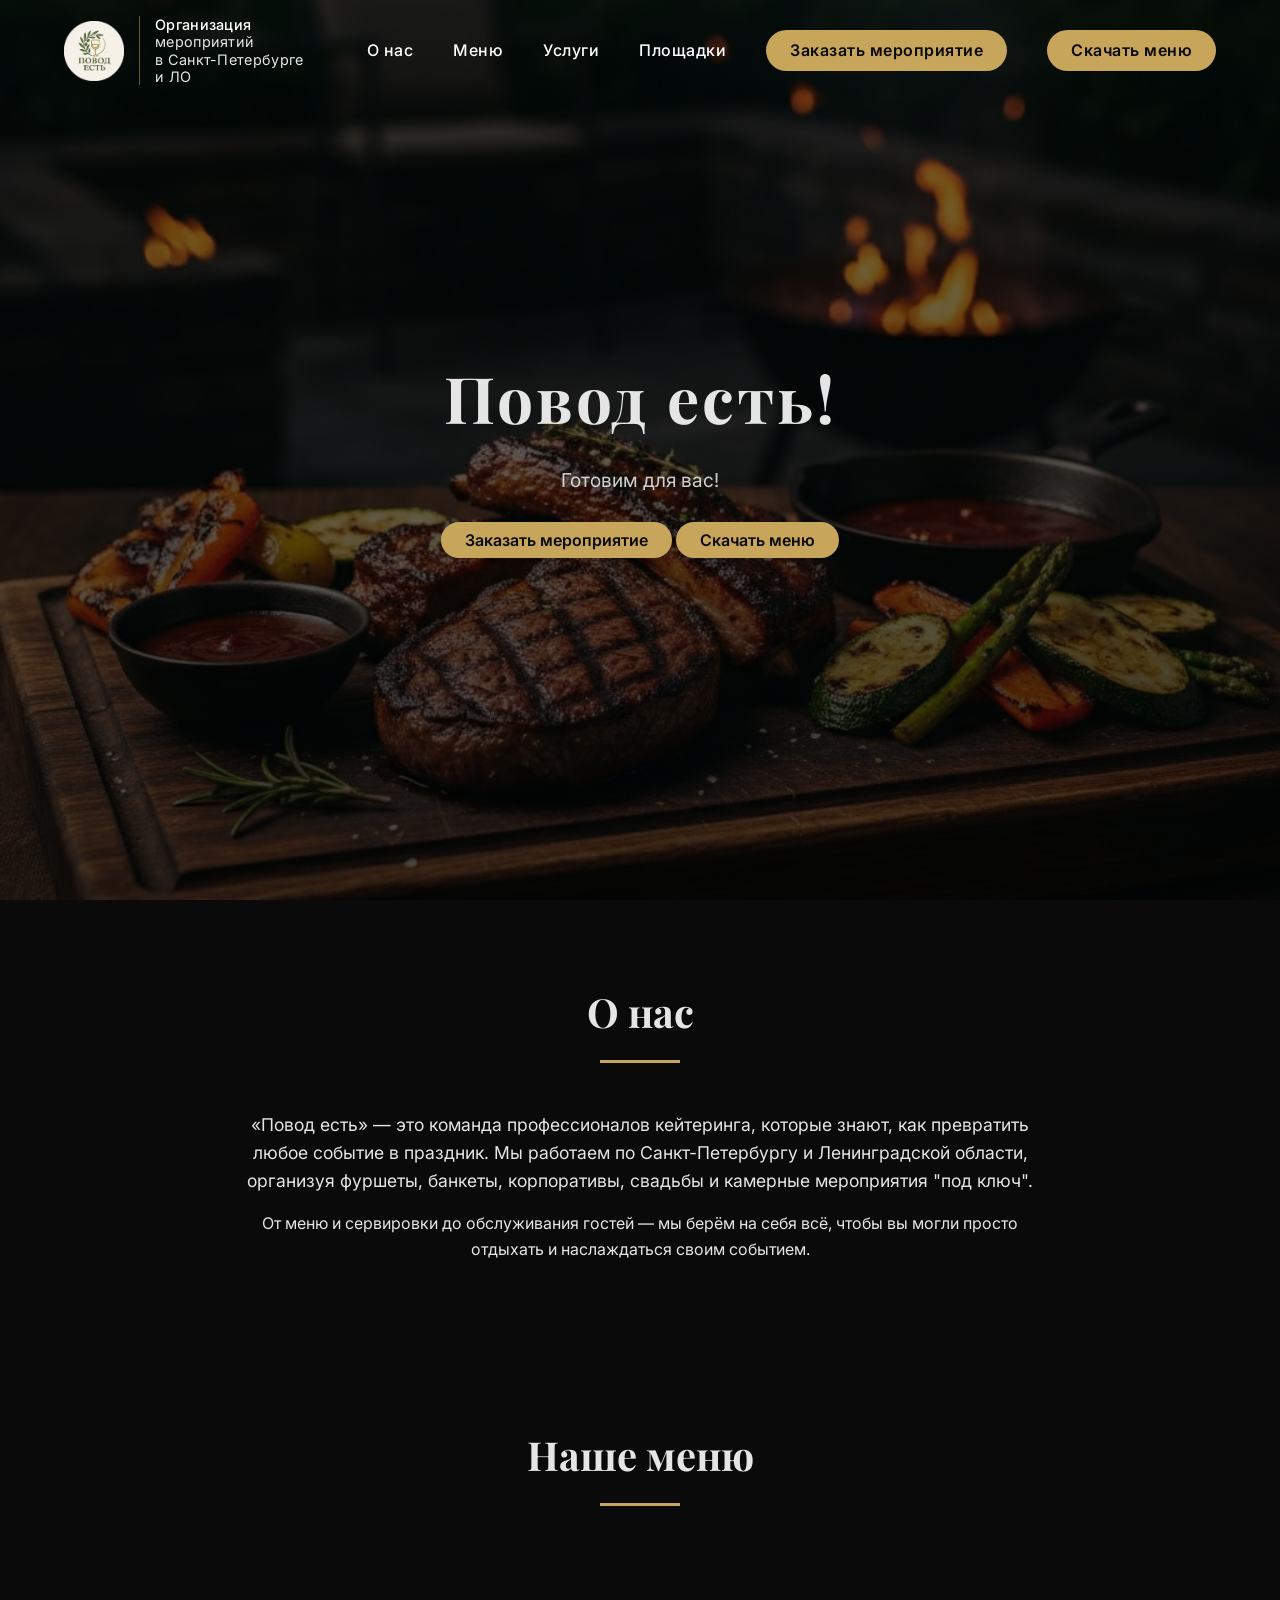
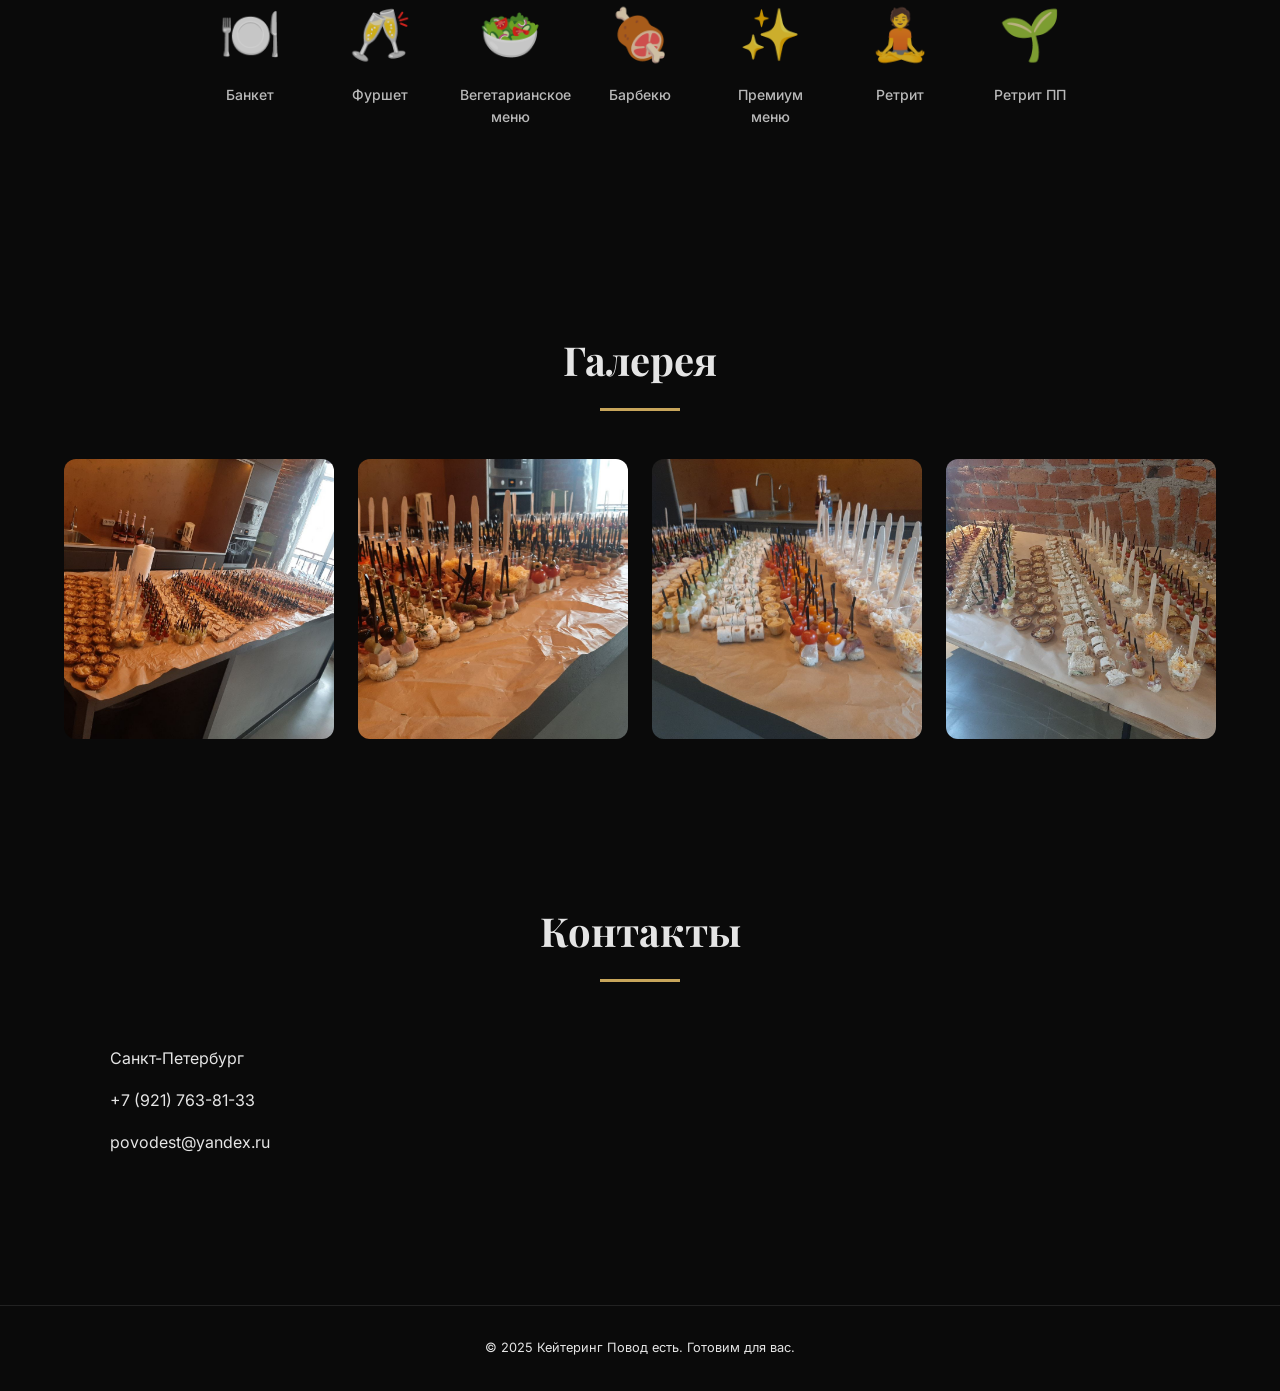
==== index.html @ 51df87ae "update index.html" ====
<!DOCTYPE html>
<html lang="ru">
<head>
    <meta charset="UTF-8">
    <meta name="viewport" content="width=device-width, initial-scale=1.0, user-scalable=yes">
    <title>Повод есть | Готовим для вас!</title>
    <link rel="preconnect" href="https://fonts.googleapis.com">
    <link rel="preconnect" href="https://fonts.gstatic.com" crossorigin>
    <link href="https://fonts.googleapis.com/css2?family=Inter:opsz,wght@14..32,300;14..32,400;14..32,500;14..32,600;14..32,700&family=Playfair+Display:ital,wght@0,400;0,500;0,600;0,700;1,400&display=swap" rel="stylesheet">
    <link rel="stylesheet" href="css/style.css">
</head>
<body>

<nav id="navbar">
    <div class="logo-area">
        <div class="logo-wrapper">
            <a href="#" class="logo">
            <img src="img/logo.png" alt="Повод есть" class="logo-img">
            </a>
            <div class="logo-vertical-text">
                <span>Организация</span>
                <span>мероприятий</span>
                <span>в Санкт-Петербурге</span>
				<span>и ЛО</span>
            </div>
        </div>
    </div>
    
    <div class="menu" id="main-menu">
        <div class="sub_menu_block">
            <a href="#about">О нас</a>
            <div class="sub_menu">
                <a href="#contacts">Контакты</a>
                <a href="#actions">Акции</a>
                <a href="#news">Новости</a>
            </div>
        </div>
        <div class="sub_menu_block">
            <a href="javascript:void(0)">Меню</a>
            <div class="sub_menu">
                <a href="menu-detail.html?id=banquet">Банкет</a>
                <a href="menu-detail.html?id=buffet">Фуршет</a>
                <a href="menu-detail.html?id=vegetarian">Вегетарианское меню</a>
                <a href="menu-detail.html?id=bbq">Барбекю</a>
                <a href="menu-detail.html?id=premium">Премиум меню</a>
                <a href="menu-detail.html?id=retreat">Ретрит</a>
                <a href="menu-detail.html?id=retreatpp">Ретрит ПП</a>
            </div>
        </div>
        <div class="sub_menu_block">
            <a href="#services">Услуги</a>
            <div class="sub_menu">
                <a href="#consult">Консалтинг</a>
                <a href="#decor">Декор</a>
                <a href="#staff">Персонал</a>
                <a href="partners.html">Партнёры</a>
            </div>
        </div>
        <a href="areas.html">Площадки</a>
        <a href="#" class="book-btn" id="openModalBtn">Заказать мероприятие</a>
        <a href="upload/Menu.pdf" class="book-btn" id="downloadMenuBtn" target="_blank">Скачать меню</a>
    </div>
    
    <span class="hamburger" id="mobile-hamburger">
        <span></span>
        <span></span>
        <span></span>
    </span>
</nav>

<section class="hero">
    <div class="hero-content">
        <h1>Повод есть!</h1>
        <p>Готовим для вас!</p>
        <a href="#" class="book-btn" id="openModalBtn">Заказать мероприятие</a>
        <a href="upload/Menu.pdf" class="book-btn" id="downloadMenuBtn" target="_blank">Скачать меню</a>
    </div>
</section>

<section id="about">
    <h2 class="section-title">О нас</h2>
    <div style="max-width: 800px; margin: 0 auto; text-align: center;">
        <p style="font-size: 1.1rem;">«Повод есть» — это команда профессионалов кейтеринга, которые знают, как превратить любое событие в праздник. Мы работаем по Санкт-Петербургу и Ленинградской области, организуя фуршеты, банкеты, корпоративы, свадьбы и камерные мероприятия "под ключ".</p>
        <p style="margin-top: 1rem;">От меню и сервировки до обслуживания гостей — мы берём на себя всё, чтобы вы могли просто отдыхать и наслаждаться своим событием.</p>
    </div>
</section>

<section id="menu">
    <h2 class="section-title">Наше меню</h2>
    <div class="menu-icons-grid">
        <div class="menu-icon-item" onclick="window.location.href='menu-detail.html?id=banquet'">
            <div class="emoji-icon">🍽️</div>
            <span>Банкет</span>
        </div>
        <div class="menu-icon-item" onclick="window.location.href='menu-detail.html?id=buffet'">
            <div class="emoji-icon">🥂</div>
            <span>Фуршет</span>
        </div>
        <div class="menu-icon-item" onclick="window.location.href='menu-detail.html?id=vegetarian'">
            <div class="emoji-icon">🥗</div>
            <span>Вегетарианское меню</span>
        </div>
        <div class="menu-icon-item" onclick="window.location.href='menu-detail.html?id=bbq'">
            <div class="emoji-icon">🍖</div>
            <span>Барбекю</span>
        </div>
        <div class="menu-icon-item" onclick="window.location.href='menu-detail.html?id=premium'">
            <div class="emoji-icon">✨</div>
            <span>Премиум меню</span>
        </div>
        <div class="menu-icon-item" onclick="window.location.href='menu-detail.html?id=retreat'">
            <div class="emoji-icon">🧘</div>
            <span>Ретрит</span>
        </div>
        <div class="menu-icon-item" onclick="window.location.href='menu-detail.html?id=retreatpp'">
            <div class="emoji-icon">🌱</div>
            <span>Ретрит ПП</span>
        </div>
    </div>
</section>

<section id="gallery">
    <h2 class="section-title">Галерея</h2>
    <div class="gallery-grid">
        <div class="gallery-item"><img src="img/gallery1.jpg" alt="Interior"></div>
        <div class="gallery-item"><img src="img/gallery2.jpg" alt="Dish"></div>
        <div class="gallery-item"><img src="img/gallery3.jpg" alt="Live music"></div>
        <div class="gallery-item"><img src="img/gallery4.jpg" alt="Atmosphere"></div>
    </div>
</section>

<section id="contacts">
    <h2 class="section-title">Контакты</h2>
    <div class="contacts-container">
        <div class="contact-info">
            <p><i class="fas fa-map-marker-alt"></i> Санкт-Петербург</p>
            <p><i class="fas fa-phone-alt"></i> +7 (921) 763-81-33</p>
            <p><i class="fas fa-envelope"></i> povodest@yandex.ru</p>
            <div style="margin-top: 1.5rem;">
                <i class="fab fa-instagram" style="font-size: 1.8rem; margin-right: 1rem; cursor: pointer;"></i>
                <i class="fab fa-telegram" style="font-size: 1.8rem; margin-right: 1rem; cursor: pointer;"></i>
                <i class="fab fa-vk" style="font-size: 1.8rem; cursor: pointer;"></i>
            </div>
        </div>
    </div>
</section>

<footer>
    <p>© 2025 Кейтеринг Повод есть. Готовим для вас.</p>
</footer>

<div id="bookingModal" class="modal">
    <div class="modal-content">
        <span class="close-modal">&times;</span>
        <h2>Заказать мероприятие</h2>
        <form id="bookingForm">
            <input type="text" placeholder="Имя" required>
            <input type="tel" placeholder="Телефон" required>
            <input type="email" placeholder="Почта">
            <input type="date" required>
            <select required>
                <option value="">Вид мероприятия</option>
                <option>Банкет</option>
                <option>Фуршет</option>
                <option>Барбекю</option>
                <option>Частный шеф</option>
            </select>
            <button type="submit">Отправить</button>
        </form>
    </div>
</div>

<script src="js/script.js"></script>
</body>
</html>
---- css/style.css ----
* {
            margin: 0;
            padding: 0;
            box-sizing: border-box;
        }

        body {
            font-family: 'Inter', sans-serif;
            background-color: #0a0a0a;
            color: #e5e5e5;
            line-height: 1.6;
            overflow-x: hidden;
        }

        h1, h2, h3, .logo, .nav-links a, .event-card h3, .menu-category h3 {
            font-family: 'Playfair Display', serif;
        }

        ::-webkit-scrollbar {
            width: 8px;
        }
        ::-webkit-scrollbar-track {
            background: #1a1a1a;
        }
        ::-webkit-scrollbar-thumb {
            background: #c7a55b;
            border-radius: 4px;
        }
        ::-webkit-scrollbar-thumb:hover {
            background: #b88d42;
        }

        nav {
            position: fixed;
            top: 0;
            width: 100%;
            padding: 1.5rem 5%;
            display: flex;
            justify-content: space-between;
            align-items: center;
            z-index: 1000;
            transition: all 0.3s ease;
            background: transparent;
        }
        nav.scrolled {
            background: rgba(10, 10, 10, 0.95);
            backdrop-filter: blur(10px);
            padding: 1rem 5%;
            border-bottom: 1px solid rgba(199, 165, 91, 0.3);
        }
        .logo {
            font-size: 1.8rem;
            font-weight: 600;
            letter-spacing: 2px;
            color: #fff;
            text-decoration: none;
        }
        .logo span {
            color: #c7a55b;
        }
        .nav-links {
            display: flex;
            gap: 2.5rem;
            list-style: none;
        }
        .nav-links a {
            color: #fff;
            text-decoration: none;
            font-weight: 500;
            transition: color 0.3s;
            font-size: 1rem;
            letter-spacing: 0.5px;
        }
        .nav-links a:hover {
            color: #c7a55b;
        }
        .book-btn {
            background: #c7a55b;
            color: #0a0a0a !important;
            padding: 0.5rem 1.5rem;
            border-radius: 30px;
            font-weight: 600 !important;
            transition: all 0.3s;
        }
        .book-btn:hover {
            background: #e6c282;
            transform: scale(1.05);
        }
        .menu-toggle {
            display: none;
            font-size: 1.8rem;
            cursor: pointer;
            color: #fff;
        }

        .hero {
            height: 100vh;
            background: linear-gradient(rgba(0,0,0,0.5), rgba(0,0,0,0.7)), url('../img/4.jpg') center/cover no-repeat fixed;
            display: flex;
            align-items: center;
            justify-content: center;
            text-align: center;
            position: relative;
        }
        .hero-content {
            max-width: 800px;
            padding: 2rem;
            animation: fadeInUp 1s ease;
        }
        .hero-content h1 {
            font-size: 4rem;
            margin-bottom: 1rem;
            letter-spacing: 3px;
        }
        .hero-content p {
            font-size: 1.2rem;
            margin-bottom: 2rem;
            opacity: 0.9;
        }
        .cta-button {
            display: inline-block;
            background: #c7a55b;
            color: #0a0a0a;
            padding: 1rem 2.5rem;
            border-radius: 40px;
            text-decoration: none;
            font-weight: 600;
            transition: all 0.3s;
            border: none;
            cursor: pointer;
            font-size: 1rem;
        }
        .cta-button:hover {
            background: #e6c282;
            transform: translateY(-3px);
            box-shadow: 0 10px 20px rgba(0,0,0,0.2);
        }

        section {
            padding: 5rem 5%;
        }
        .section-title {
            text-align: center;
            font-size: 2.5rem;
            margin-bottom: 3rem;
            position: relative;
            display: inline-block;
            width: 100%;
        }
        .section-title:after {
            content: '';
            display: block;
            width: 80px;
            height: 3px;
            background: #c7a55b;
            margin: 1rem auto 0;
        }

        .events-slider {
            display: flex;
            gap: 2rem;
            overflow-x: auto;
            scroll-snap-type: x mandatory;
            padding-bottom: 1rem;
            cursor: grab;
        }
        .events-slider:active {
            cursor: grabbing;
        }
        .event-card {
            flex: 0 0 320px;
            scroll-snap-align: start;
            background: #141414;
            border-radius: 16px;
            overflow: hidden;
            transition: transform 0.3s, box-shadow 0.3s;
        }
        .event-card:hover {
            transform: translateY(-10px);
            box-shadow: 0 20px 30px rgba(0,0,0,0.5);
        }
        .event-card img {
            width: 100%;
            height: 220px;
            object-fit: cover;
        }
        .event-info {
            padding: 1.5rem;
        }
        .event-date {
            color: #c7a55b;
            font-size: 0.85rem;
            text-transform: uppercase;
            letter-spacing: 1px;
        }
        .event-card h3 {
            margin: 0.5rem 0;
            font-size: 1.4rem;
        }
        .event-desc {
            font-size: 0.9rem;
            color: #aaa;
            margin-bottom: 1rem;
        }
        .event-price {
            font-weight: 700;
            color: #c7a55b;
        }
        .book-event {
            background: none;
            border: 1px solid #c7a55b;
            color: #c7a55b;
            padding: 0.5rem 1rem;
            border-radius: 30px;
            cursor: pointer;
            margin-top: 1rem;
            transition: 0.3s;
            font-weight: 500;
        }
        .book-event:hover {
            background: #c7a55b;
            color: #0a0a0a;
        }

        .menu-grid {
            display: grid;
            grid-template-columns: repeat(auto-fit, minmax(280px, 1fr));
            gap: 2rem;
        }
        .menu-category {
            background: #141414;
            border-radius: 16px;
            padding: 1.5rem;
            text-align: center;
        }
        .menu-category i {
            font-size: 2.5rem;
            color: #c7a55b;
            margin-bottom: 1rem;
        }
        .menu-category h3 {
            font-size: 1.6rem;
            margin-bottom: 1rem;
        }
        .menu-item {
            display: flex;
            justify-content: space-between;
            padding: 0.7rem 0;
            border-bottom: 1px dashed #333;
        }
        .menu-item-name {
            font-weight: 400;
        }
        .menu-item-price {
            color: #c7a55b;
            font-weight: 600;
        }

        .gallery-grid {
            display: grid;
            grid-template-columns: repeat(auto-fit, minmax(250px, 1fr));
            gap: 1.5rem;
        }
        .gallery-item {
            overflow: hidden;
            border-radius: 12px;
            height: 280px;
        }
        .gallery-item img {
            width: 100%;
            height: 100%;
            object-fit: cover;
            transition: transform 0.5s;
        }
        .gallery-item:hover img {
            transform: scale(1.05);
        }

        .contacts-container {
            display: grid;
            grid-template-columns: 1fr 1fr;
            gap: 3rem;
        }
        .contact-info p {
            margin: 1rem 0;
            display: flex;
            align-items: center;
            gap: 1rem;
        }
        .contact-info i {
            width: 30px;
            color: #c7a55b;
            font-size: 1.2rem;
        }
        .map {
            background: #1e1e1e;
            border-radius: 16px;
            height: 300px;
            overflow: hidden;
        }
        iframe {
            width: 100%;
            height: 100%;
            border: 0;
        }

        .modal {
            display: none;
            position: fixed;
            top: 0;
            left: 0;
            width: 100%;
            height: 100%;
            background: rgba(0,0,0,0.8);
            z-index: 2000;
            justify-content: center;
            align-items: center;
        }
        .modal-content {
            background: #111;
            padding: 2rem;
            border-radius: 20px;
            max-width: 500px;
            width: 90%;
            border: 1px solid #c7a55b;
            animation: fadeInUp 0.4s;
        }
        .modal-content h2 {
            margin-bottom: 1rem;
        }
        .modal-content input, .modal-content select {
            width: 100%;
            padding: 0.8rem;
            margin: 0.8rem 0;
            background: #222;
            border: 1px solid #333;
            color: #fff;
            border-radius: 8px;
        }
        .modal-content button {
            background: #c7a55b;
            color: #0a0a0a;
            padding: 0.8rem;
            border: none;
            width: 100%;
            border-radius: 40px;
            font-weight: bold;
            cursor: pointer;
        }
        .close-modal {
            float: right;
            font-size: 1.5rem;
            cursor: pointer;
            color: #aaa;
        }

        footer {
            text-align: center;
            padding: 2rem;
            border-top: 1px solid #222;
            font-size: 0.8rem;
        }

        @keyframes fadeInUp {
            from {
                opacity: 0;
                transform: translateY(30px);
            }
            to {
                opacity: 1;
                transform: translateY(0);
            }
        }

        @media (max-width: 768px) {
            .nav-links {
                display: none;
                flex-direction: column;
                background: rgba(10,10,10,0.98);
                position: absolute;
                top: 70px;
                left: 0;
                width: 100%;
                padding: 2rem;
                text-align: center;
                gap: 1.5rem;
            }
            .nav-links.active {
                display: flex;
            }
            .menu-toggle {
                display: block;
            }
            .hero-content h1 {
                font-size: 2.5rem;
            }
            .contacts-container {
                grid-template-columns: 1fr;
            }
            .section-title {
                font-size: 2rem;
            }
        }

/* ========== НОВОЕ МЕНЮ С ВЫПАДАЮЩИМИ ПОДМЕНЮ ========== */

/* Контейнер для меню и гамбургера */
header .content {
    display: flex;
    justify-content: space-between;
    align-items: center;
    width: 100%;
}

/* Основное меню */
.menu {
    display: flex;
    gap: 2.5rem;
    align-items: center;
    list-style: none;
    margin: 0;
    padding: 0;
}

.menu a {
    color: #fff;
    text-decoration: none;
    font-weight: 500;
    transition: color 0.3s;
    font-size: 1rem;
    letter-spacing: 0.5px;
}

.menu a:hover {
    color: #c7a55b;
}

/* Блок с выпадающим подменю */
.sub_menu_block {
    position: relative;
}

/* Само выпадающее подменю */
.sub_menu {
    display: none;
    position: absolute;
    top: 100%;
    left: 0;
    background: #1a1a1a;
    min-width: 220px;
    padding: 10px 0;
    border-radius: 8px;
    z-index: 100;
    box-shadow: 0 10px 20px rgba(0,0,0,0.3);
}

.sub_menu a {
    display: block;
    padding: 8px 20px;
    color: #e5e5e5;
    font-size: 14px;
    font-weight: 400;
}

.sub_menu a:hover {
    background: #c7a55b;
    color: #0a0a0a;
}

/* Показываем подменю при наведении (на компьютере) */
@media (min-width: 769px) {
    .sub_menu_block:hover .sub_menu {
        display: block;
    }
}

/* Кнопка-бургер (скрыта на компьютере) */
.hamburger {
    display: none;
    cursor: pointer;
    flex-direction: column;
    gap: 5px;
    z-index: 1001;
}

.hamburger span {
    width: 25px;
    height: 3px;
    background: white;
    transition: 0.3s;
    border-radius: 3px;
}

/* Анимация бургера при открытии */
.hamburger.active span:nth-child(1) {
    transform: rotate(45deg) translate(5px, 5px);
}

.hamburger.active span:nth-child(2) {
    opacity: 0;
}

.hamburger.active span:nth-child(3) {
    transform: rotate(-45deg) translate(7px, -6px);
}

/* Мобильная версия (до 768px) */
@media (max-width: 768px) {
    .hamburger {
        display: flex;
    }
    
    .menu {
        display: none;
        position: fixed;
        top: 70px;
        left: 0;
        width: 100%;
        background: rgba(10, 10, 10, 0.98);
        backdrop-filter: blur(10px);
        flex-direction: column;
        padding: 20px;
        gap: 15px;
        z-index: 999;
        border-bottom: 1px solid #c7a55b;
    }
    
    .menu.active {
        display: flex;
    }
    
    .sub_menu_block {
        width: 100%;
    }
    
    .sub_menu_block > a {
        display: block;
        padding: 10px 0;
        font-size: 18px;
    }
    
    .sub_menu {
        position: static;
        display: none;
        padding-left: 20px;
        background: transparent;
        box-shadow: none;
        margin-top: 5px;
    }
    
    .sub_menu a {
        padding: 8px 0 8px 15px;
        font-size: 16px;
    }
    
    .sub_menu_block.active .sub_menu {
        display: block;
    }
    
    /* Кнопка бронирования в мобильном меню */
    .book-btn-mobile {
        display: block;
        background: #c7a55b;
        color: #0a0a0a;
        text-align: center;
        padding: 12px;
        border-radius: 30px;
        margin-top: 10px;
        font-weight: 600;
    }
}

/* ========== ПЛОЩАДКИ - СТИЛИ AREAS ========== */

.venues-section {
    padding: 80px 5%;
    background: #0a0a0a;
}

.container {
    max-width: 1200px;
    margin: 0 auto;
}

.section-title {
    text-align: center;
    font-size: 2.5rem;
    margin-bottom: 3rem;
    font-family: 'Playfair Display', serif;
    position: relative;
}

.section-title:after {
    content: '';
    display: block;
    width: 80px;
    height: 3px;
    background: #c7a55b;
    margin: 1rem auto 0;
}

/* Блок фильтров */
.filters-wrapper {
    background: #141414;
    border-radius: 20px;
    padding: 25px;
    margin-bottom: 40px;
}

/* Чипы (фильтр по типу) */
.filters-chips {
    display: flex;
    flex-wrap: wrap;
    justify-content: center;
    gap: 12px;
    margin-bottom: 30px;
    padding-bottom: 20px;
    border-bottom: 1px solid #2a2a2a;
}

.filter-chip {
    padding: 8px 22px;
    background: #1e1e1e;
    border-radius: 40px;
    cursor: pointer;
    transition: all 0.3s;
    font-size: 14px;
    font-weight: 500;
    color: #e5e5e5;
}

.filter-chip:hover {
    background: #c7a55b;
    color: #0a0a0a;
    transform: translateY(-2px);
}

.filter-chip.active {
    background: #c7a55b;
    color: #0a0a0a;
}

/* Слайдер для количества гостей */
.filter-guests {
    text-align: center;
}

.filter-guests label {
    display: block;
    margin-bottom: 15px;
    font-size: 16px;
    color: #e5e5e5;
}

.filter-guests span {
    color: #c7a55b;
    font-weight: bold;
    font-size: 20px;
}

.filter-guests input[type="range"] {
    width: 100%;
    max-width: 500px;
    height: 4px;
    -webkit-appearance: none;
    background: #2a2a2a;
    border-radius: 2px;
    margin: 10px 0;
}

.filter-guests input[type="range"]:focus {
    outline: none;
}

.filter-guests input[type="range"]::-webkit-slider-thumb {
    -webkit-appearance: none;
    width: 18px;
    height: 18px;
    border-radius: 50%;
    background: #c7a55b;
    cursor: pointer;
    transition: 0.2s;
}

.filter-guests input[type="range"]::-webkit-slider-thumb:hover {
    transform: scale(1.2);
}

.guests-labels {
    display: flex;
    justify-content: center;
    gap: 40px;
    max-width: 500px;
    margin: 10px auto 0;
    font-size: 12px;
    color: #666;
}

/* Сетка площадок */
.venues-grid {
    display: grid;
    grid-template-columns: repeat(auto-fill, minmax(320px, 1fr));
    gap: 30px;
}

/* Карточка площадки */
.venue-card {
    background: #141414;
    border-radius: 16px;
    overflow: hidden;
    transition: transform 0.3s, box-shadow 0.3s;
    animation: fadeIn 0.5s ease;
}

.venue-card:hover {
    transform: translateY(-8px);
    box-shadow: 0 20px 30px rgba(0,0,0,0.4);
}

.venue-img {
    height: 220px;
    background-size: cover;
    background-position: center;
    position: relative;
}

.venue-img::after {
    content: '';
    position: absolute;
    bottom: 0;
    left: 0;
    right: 0;
    height: 80px;
    background: linear-gradient(to top, #141414, transparent);
}

.venue-content {
    padding: 20px;
}

.venue-content h3 {
    font-size: 1.3rem;
    margin-bottom: 8px;
    font-family: 'Playfair Display', serif;
}

.venue-capacity {
    color: #c7a55b;
    font-size: 14px;
    margin-bottom: 15px;
    display: flex;
    align-items: center;
    gap: 8px;
}

.venue-desc {
    color: #aaa;
    font-size: 14px;
    line-height: 1.5;
    margin-bottom: 20px;
}

.btn-outline {
    display: inline-block;
    background: transparent;
    border: 1px solid #c7a55b;
    color: #c7a55b;
    padding: 8px 25px;
    border-radius: 30px;
    font-size: 14px;
    font-weight: 500;
    text-decoration: none;
    transition: all 0.3s;
    cursor: pointer;
}

.btn-outline:hover {
    background: #c7a55b;
    color: #0a0a0a;
}

/* Сообщение "ничего не найдено" */
.no-results {
    text-align: center;
    padding: 60px;
    background: #141414;
    border-radius: 20px;
    color: #aaa;
    font-size: 18px;
}

/* Анимация появления */
@keyframes fadeIn {
    from {
        opacity: 0;
        transform: translateY(20px);
    }
    to {
        opacity: 1;
        transform: translateY(0);
    }
}

/* Адаптив */
@media (max-width: 768px) {
    .venues-section {
        padding: 50px 5%;
    }
    
    .section-title {
        font-size: 2rem;
    }
    
    .filters-chips {
        gap: 8px;
    }
    
    .filter-chip {
        padding: 6px 16px;
        font-size: 12px;
    }
    
    .guests-labels {
        gap: 20px;
    }
    
    .venues-grid {
        grid-template-columns: 1fr;
    }
    
    .venue-img {
        height: 200px;
    }
}

/* ========== СТРАНИЦА БАНКЕТА ========== */

.banquet-section {
    padding: 120px 5% 80px;
    background: #0a0a0a;
}

.container {
    max-width: 1200px;
    margin: 0 auto;
}

/* Иконки форматов */
.catering-icons {
    display: flex;
    justify-content: center;
    gap: 30px;
    margin-bottom: 50px;
    flex-wrap: wrap;
}

.catering-icon {
    text-align: center;
    cursor: pointer;
    opacity: 0.6;
    transition: all 0.3s;
}

.catering-icon.active {
    opacity: 1;
}

.catering-icon img {
    width: 60px;
    height: 60px;
    margin-bottom: 10px;
}

.catering-icon span {
    display: block;
    font-size: 14px;
    color: #e5e5e5;
}

.catering-icon.active span {
    color: #c7a55b;
}

/* Заголовок страницы */
.page-title {
    text-align: center;
    font-size: 2.5rem;
    font-family: 'Playfair Display', serif;
    margin-bottom: 40px;
    position: relative;
}

.page-title:after {
    content: '';
    display: block;
    width: 80px;
    height: 3px;
    background: #c7a55b;
    margin: 1rem auto 0;
}

/* Табы (навигация по категориям) */
.menu-tabs {
    display: flex;
    flex-wrap: wrap;
    justify-content: center;
    gap: 10px;
    margin-bottom: 30px;
}

.tab-btn {
    padding: 10px 20px;
    background: #1e1e1e;
    border: none;
    color: #e5e5e5;
    cursor: pointer;
    transition: all 0.3s;
    font-size: 14px;
    border-radius: 30px;
}

.tab-btn:hover {
    background: #c7a55b;
    color: #0a0a0a;
}

.tab-btn.active {
    background: #c7a55b;
    color: #0a0a0a;
}

/* Цена */
.price-badge {
    text-align: center;
    background: #c7a55b;
    color: #0a0a0a;
    padding: 15px 30px;
    border-radius: 60px;
    display: inline-block;
    margin: 0 auto 40px;
    font-size: 18px;
    font-weight: 500;
}

.price-badge b {
    font-size: 28px;
}

/* Контент табов */
.tab-content {
    display: none;
    animation: fadeIn 0.5s ease;
}

.tab-content.active {
    display: grid;
    grid-template-columns: 1fr 1fr;
    gap: 40px;
    background: #141414;
    border-radius: 20px;
    overflow: hidden;
}

.tab-image img {
    width: 100%;
    height: 100%;
    object-fit: cover;
    min-height: 400px;
}

.tab-menu {
    padding: 30px;
}

.tab-menu h2 {
    color: #c7a55b;
    font-size: 1.8rem;
    margin-bottom: 20px;
    font-family: 'Playfair Display', serif;
}

.menu-items {
    display: flex;
    flex-direction: column;
    gap: 20px;
}

.menu-item .item-name {
    font-weight: 600;
    margin-bottom: 5px;
}

.menu-item .item-desc {
    font-size: 12px;
    color: #888;
    font-style: italic;
}

/* Адаптив */
@media (max-width: 768px) {
    .tab-content.active {
        grid-template-columns: 1fr;
    }
    
    .catering-icons {
        gap: 15px;
    }
    
    .catering-icon img {
        width: 40px;
        height: 40px;
    }
    
    .menu-tabs {
        gap: 8px;
    }
    
    .tab-btn {
        padding: 6px 12px;
        font-size: 11px;
    }
    
    .page-title {
        font-size: 1.8rem;
    }
}

@keyframes fadeIn {
    from { opacity: 0; transform: translateY(10px); }
    to { opacity: 1; transform: translateY(0); }
}

/* Мобильная версия */
@media (max-width: 768px) {
    .menu-toggle, .hamburger {
        display: block;
        cursor: pointer;
    }
    
    .menu {
        display: none;
        position: fixed;
        top: 70px;
        left: 0;
        width: 100%;
        background: rgba(10, 10, 10, 0.95);
        flex-direction: column;
        padding: 20px;
        gap: 15px;
        z-index: 1000;
    }
    
    .menu.active {
        display: flex;
    }
    
    .hamburger {
        display: flex;
        flex-direction: column;
        gap: 5px;
    }
    
    .hamburger span {
        width: 25px;
        height: 3px;
        background: white;
        transition: 0.3s;
    }
    
    .hamburger.active span:nth-child(1) {
        transform: rotate(45deg) translate(5px, 5px);
    }
    
    .hamburger.active span:nth-child(2) {
        opacity: 0;
    }
    
    .hamburger.active span:nth-child(3) {
        transform: rotate(-45deg) translate(7px, -6px);
    }
}

.simple-item strong {
    color: #c7a55b;
    font-size: 18px;
    display: block;
    margin-top: 10px;
}

/* Стили для разделителей в меню */
.simple-item:has(strong) {
    margin-top: 15px;
}

.simple-item-name strong {
    color: #c7a55b;
    font-size: 18px;
    display: block;
    margin: 10px 0 5px;
    letter-spacing: 1px;
}

/* ========== АДАПТИВ ДЛЯ ТЕЛЕФОНОВ ========== */

/* Планшеты и маленькие ноутбуки (до 992px) */
@media (max-width: 992px) {
    .container {
        max-width: 100%;
        padding: 0 20px;
    }
    
    .section-title {
        font-size: 2rem;
    }
}

/* Телефоны (до 768px) */
@media (max-width: 768px) {
    body {
        font-size: 14px;
    }
    
    /* Шапка и меню */
    nav {
        padding: 1rem 5%;
    }
    
    .logo {
        font-size: 1.3rem;
    }
    
    .hamburger {
        display: flex !important;
    }
    
    .menu {
        display: none;
        position: fixed;
        top: 60px;
        left: 0;
        width: 100%;
        background: rgba(10, 10, 10, 0.98);
        backdrop-filter: blur(10px);
        flex-direction: column;
        padding: 20px;
        gap: 15px;
        z-index: 1000;
    }
    
    .menu.active {
        display: flex;
    }
    
    .menu a {
        font-size: 18px;
        padding: 10px 0;
    }
    
    /* Герой-секция */
    .hero-content h1 {
        font-size: 2rem;
    }
    
    .hero-content p {
        font-size: 1rem;
    }
    
    .cta-button {
        padding: 0.8rem 1.8rem;
        font-size: 0.9rem;
    }
    
    /* Секции */
    section {
        padding: 3rem 5%;
    }
    
    .section-title {
        font-size: 1.8rem;
    }
    
    /* Сетка меню */
    .menu-grid {
        grid-template-columns: 1fr;
        gap: 1.5rem;
    }
    
    /* Галерея */
    .gallery-grid {
        grid-template-columns: 1fr;
        gap: 1rem;
    }
    
    .gallery-item {
        height: 220px;
    }
    
    /* Контакты */
    .contacts-container {
        grid-template-columns: 1fr;
        gap: 1.5rem;
    }
    
    /* Модальное окно */
    .modal-content {
        width: 95%;
        padding: 1.5rem;
    }
    
    /* Фильтры площадок */
    .filters-wrapper {
        padding: 15px;
    }
    
    .filters-chips {
        gap: 8px;
    }
    
    .filter-chip {
        padding: 6px 14px;
        font-size: 12px;
    }
    
    .filter-guests input[type="range"] {
        width: 100%;
    }
    
    .guests-labels {
        gap: 15px;
        font-size: 10px;
    }
    
    /* Карточки площадок */
    .venues-grid {
        grid-template-columns: 1fr;
        gap: 20px;
    }
    
    .venue-card {
        max-width: 100%;
    }
    
    /* Преимущества */
    .bm_items {
        grid-template-columns: repeat(2, 1fr);
        gap: 15px;
    }
    
    /* Футер */
    footer {
        padding: 1.5rem;
        font-size: 12px;
    }
}

/* Маленькие телефоны (до 480px) */
@media (max-width: 480px) {
    .hero-content h1 {
        font-size: 1.6rem;
    }
    
    .section-title {
        font-size: 1.5rem;
    }
    
    .filter-chip {
        padding: 5px 12px;
        font-size: 11px;
    }
    
    .venue-card h3 {
        font-size: 1.1rem;
    }
    
    .bm_items {
        grid-template-columns: 1fr;
    }
}

/* Мобильные подменю */
@media (max-width: 768px) {
    .sub_menu_block {
        position: relative;
        width: 100%;
    }
    
    .sub_menu_block > a {
        display: block;
        padding: 12px 0;
        font-size: 18px;
        font-weight: 500;
    }
    
    .sub_menu {
        display: none;
        padding-left: 20px;
        background: rgba(30, 30, 30, 0.9);
        border-radius: 12px;
        margin-top: 5px;
    }
    
    .sub_menu_block.active .sub_menu {
        display: block;
    }
    
    .sub_menu a {
        display: block;
        padding: 10px 0 10px 15px;
        font-size: 16px;
        color: #ddd;
    }
    
    .sub_menu a:hover {
        color: #c7a55b;
    }
}

/* ========== ИКОНКИ МЕНЮ НА ГЛАВНОЙ ========== */
.menu-icons-grid {
    display: flex;
    flex-wrap: wrap;
    justify-content: center;
    gap: 30px;
    margin: 40px 0;
}

.menu-icon-item {
    text-align: center;
    cursor: pointer;
    transition: transform 0.3s, opacity 0.3s;
    opacity: 0.8;
    width: 100px;
}

.menu-icon-item:hover {
    transform: translateY(-5px);
    opacity: 1;
}

.menu-icon-item img {
    width: 70px;
    height: 70px;
    margin-bottom: 10px;
    filter: brightness(0) invert(1);
    transition: 0.3s;
}

.menu-icon-item:hover img {
    filter: brightness(0) invert(0.8) sepia(1) hue-rotate(320deg) saturate(5);
}

.menu-icon-item span {
    display: block;
    font-size: 14px;
    font-weight: 500;
    color: #e5e5e5;
}

@media (max-width: 768px) {
    .menu-icons-grid {
        gap: 20px;
    }
    .menu-icon-item {
        width: 80px;
    }
    .menu-icon-item img {
        width: 50px;
        height: 50px;
    }
    .menu-icon-item span {
        font-size: 11px;
    }
}

@media (max-width: 480px) {
    .menu-icons-grid {
        gap: 15px;
    }
    .menu-icon-item {
        width: 70px;
    }
    .menu-icon-item img {
        width: 40px;
        height: 40px;
    }
}

.emoji-icon {
    font-size: 50px;
    margin-bottom: 10px;
}

@media (max-width: 768px) {
    .emoji-icon {
        font-size: 35px;
    }
}

.logo-icon {
    display: flex;
    align-items: center;
}

.logo-icon img {
    height: 40px;
    width: auto;
}

@media (max-width: 768px) {
    .logo-icon img {
        height: 30px;
    }
}

.logo-subtitle span {
    font-size: 1.4rem;
    font-weight: 500;
    color: #e5e5e5;
    letter-spacing: 0.5px;
    white-space: nowrap;
}

/* Левый блок с логотипом и подписью */
.logo-area {
    display: flex;
    align-items: center;
}

.logo-wrapper {
    display: flex;
    align-items: center;
    gap: 15px; /* Расстояние между логотипом и вертикальным текстом */
}

.logo {
    font-size: 1.8rem; /* Ваш текущий размер */
    font-weight: 600;
    letter-spacing: 2px;
    color: #fff;
    text-decoration: none;
    white-space: nowrap; /* Чтобы логотип не переносился */
}

.logo span {
    color: #c7a55b;
}

/* Вертикальный текст */
.logo-vertical-text {
    display: flex;
    flex-direction: column;  /* Располагаем строки вертикально */
    line-height: 1.2;       /* Компактное межстрочное расстояние */
    border-left: 1px solid rgba(199, 165, 91, 0.5); /* Тонкая разделительная линия, как на сайте-примере */
    padding-left: 15px;
}

.logo-vertical-text span {
    font-size: 1rem;        /* Размер текста подписи. Вы можете увеличить до 1.2rem или 1.4rem, чтобы он был ближе к размеру логотипа */
    font-weight: 400;
    color: #e5e5e5;
    letter-spacing: 0.3px;
    white-space: nowrap;     /* Каждая строка не переносится */
}

/* Для адаптивности на телефонах (скрываем вертикальный текст, если он мешает) */
@media (max-width: 768px) {
    .logo-vertical-text {
        display: none;
    }
    .logo {
        font-size: 1.3rem;
    }
}

/* ========== ЛЕВЫЙ БЛОК С ЛОГОТИПОМ И ПОДПИСЬЮ ========== */
.logo-area {
    display: flex;
    align-items: center;
}

.logo-wrapper {
    display: flex;
    align-items: center;
    gap: 15px;
}

.logo {
    font-size: 1.8rem;
    font-weight: 600;
    letter-spacing: 2px;
    color: #fff;
    text-decoration: none;
    white-space: nowrap;
}

.logo span {
    color: #c7a55b;
}

.logo-vertical-text {
    display: flex;
    flex-direction: column;
    line-height: 1.2;
    border-left: 1px solid rgba(199, 165, 91, 0.5);
    padding-left: 15px;
}

.logo-vertical-text span {
    font-size: 0.9rem;
    font-weight: 400;
    color: #e5e5e5;
    letter-spacing: 0.3px;
    white-space: nowrap;
}

.logo-vertical-text span:first-child {
    font-weight: 500;
    color: #fff;
}

/* Навигация */
nav {
    position: fixed;
    top: 0;
    width: 100%;
    padding: 1rem 5%;
    display: flex;
    justify-content: space-between;
    align-items: center;
    z-index: 1000;
    transition: all 0.3s ease;
    background: transparent;
}

nav.scrolled {
    background: rgba(10, 10, 10, 0.95);
    backdrop-filter: blur(10px);
    padding: 0.8rem 5%;
    border-bottom: 1px solid rgba(199, 165, 91, 0.3);
}

/* Мобильная версия */
@media (max-width: 768px) {
    .logo-vertical-text {
        display: none;
    }
    
    .logo {
        font-size: 1.3rem;
    }
    
    nav {
        padd/* ========== ЛОГОТИП КАРТИНКА ========== */
.logo-img {
    height: 50px;
    width: auto;
    display: block;
}

/* Если нужно изменить размер под телефон */
@media (max-width: 768px) {
    .logo-img {
        height: 40px;
    }
}ing: 0.8rem 5%;
    }
}

/* ========== ЛОГОТИП КАРТИНКА ========== */
.logo-img {
    height: 60px;      /* Уменьшите это значение, чтобы сделать логотип меньше */
    width: auto;
    display: block;
}

/* Если нужно ещё меньше */
@media (max-width: 768px) {
    .logo-img {
        height: 30px;  /* На телефоне ещё меньше */
    }
}

/* Убираем подчёркивание у всех кнопок и ссылок-кнопок */
.book-btn,
.cta-button,
.cta-download,
.btn-outline,
.btn-order {
    text-decoration: none !important;
}

/* Дополнительно для всех ссылок в меню */
.menu a {
    text-decoration: none;
}

/* Для кнопки скачать меню */
#downloadMenuBtn {
    text-decoration: none;
}

/* Для всех кнопок в целом */
button,
a.button,
input[type="submit"],
.btn {
    text-decoration: none;
}
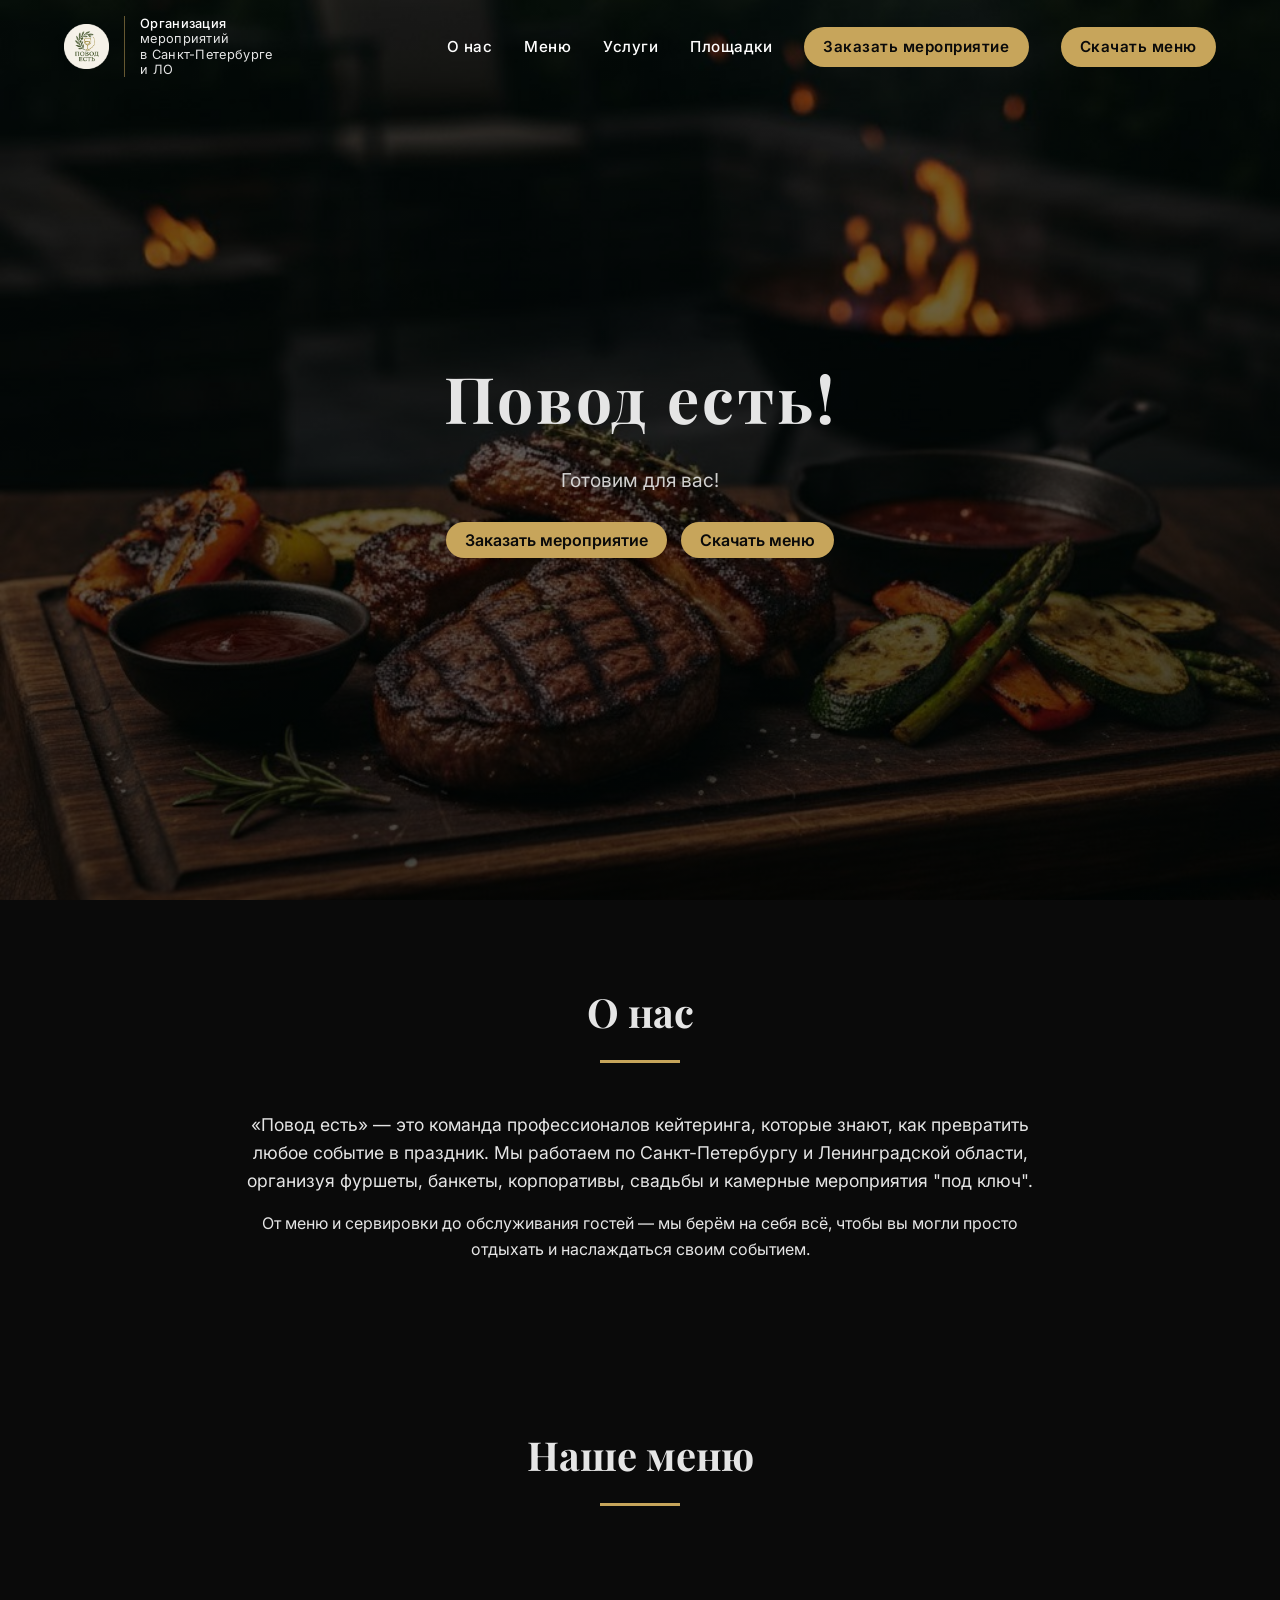
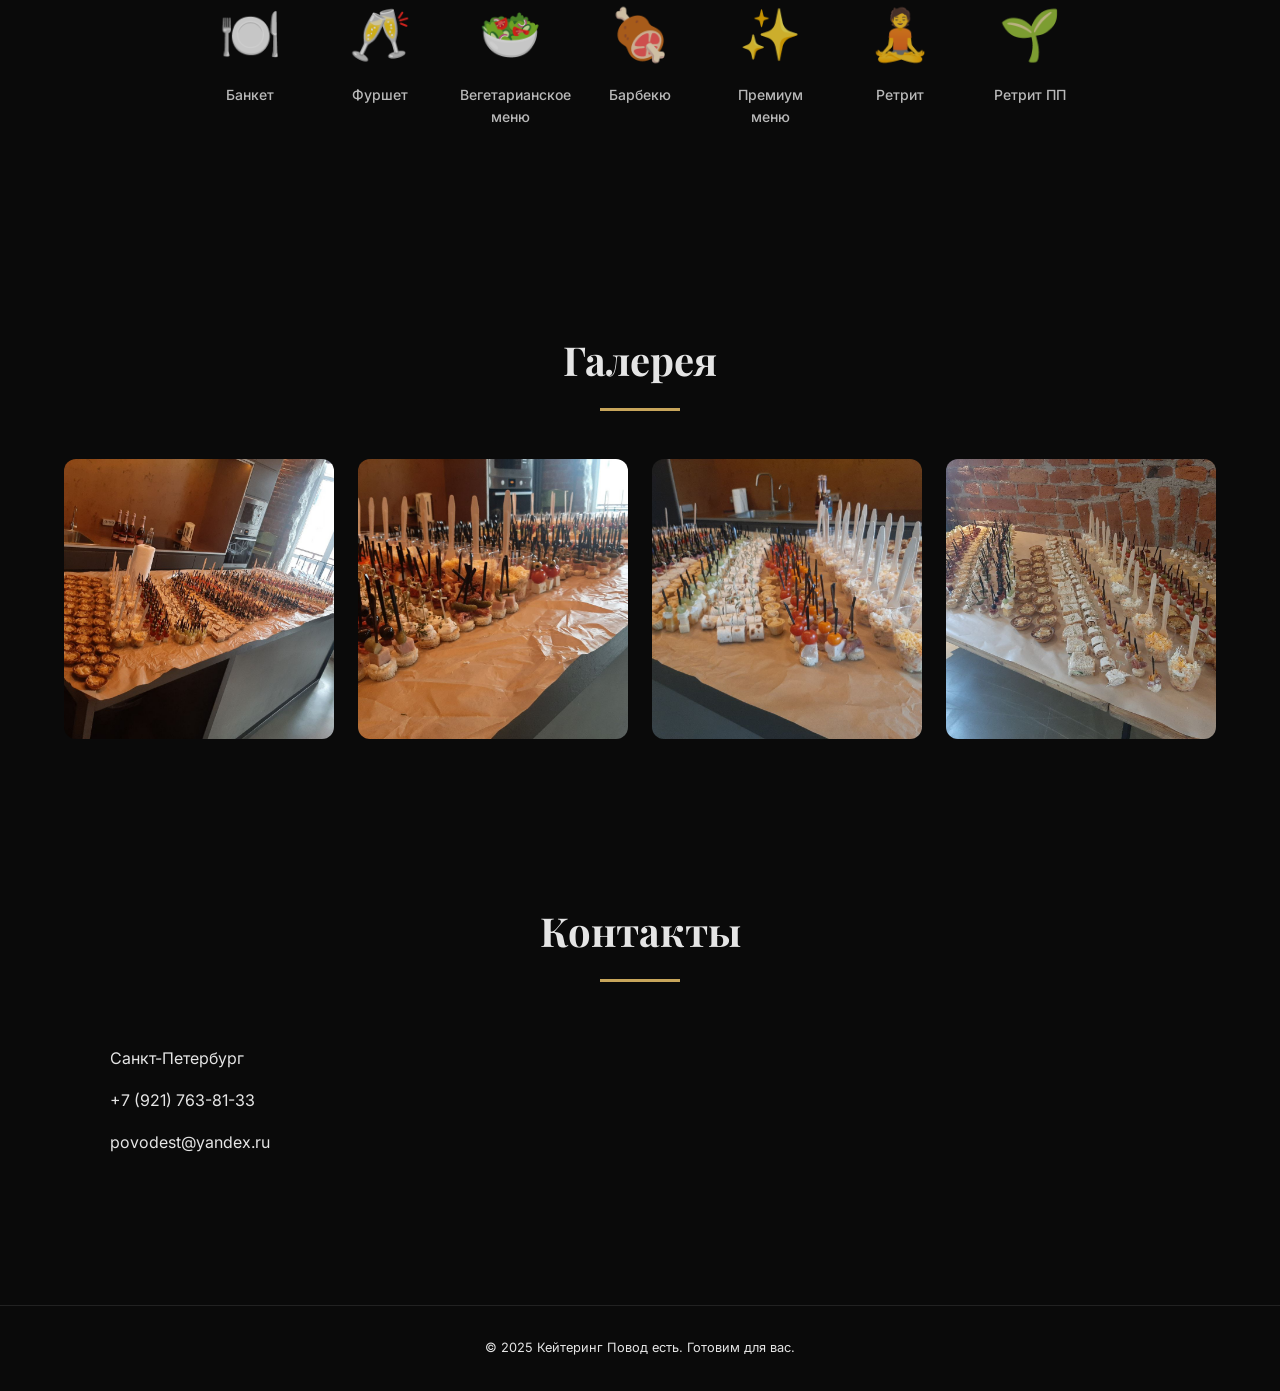
==== commit 0301ee55: "test" ====
--- a/index.html
+++ b/index.html
@@ -67,12 +67,24 @@
         <span></span>
     </span>
 </nav>
+<script>
+    // ПРЯМОЙ ТЕСТ БУРГЕРА
+    document.getElementById('mobile-hamburger').onclick = function() {
+        var menu = document.getElementById('main-menu');
+        if (menu.style.display === 'flex') {
+            menu.style.display = 'none';
+        } else {
+            menu.style.display = 'flex';
+        }
+        this.classList.toggle('active');
+    };
+</script>
 
 <section class="hero">
     <div class="hero-content">
         <h1>Повод есть!</h1>
         <p>Готовим для вас!</p>
-        <a href="#" class="book-btn" id="openModalBtn">Заказать мероприятие</a>
+        <a href="#" class="book-btn" id="heroOpenModalBtn">Заказать мероприятие</a>
         <a href="upload/Menu.pdf" class="book-btn" id="downloadMenuBtn" target="_blank">Скачать меню</a>
     </div>
 </section>
--- a/css/style.css
+++ b/css/style.css
@@ -1,421 +1,99 @@
-        * {
-            margin: 0;
-            padding: 0;
-            box-sizing: border-box;
-        }
-
-        body {
-            font-family: 'Inter', sans-serif;
-            background-color: #0a0a0a;
-            color: #e5e5e5;
-            line-height: 1.6;
-            overflow-x: hidden;
-        }
-
-        h1, h2, h3, .logo, .nav-links a, .event-card h3, .menu-category h3 {
-            font-family: 'Playfair Display', serif;
-        }
-
-        ::-webkit-scrollbar {
-            width: 8px;
-        }
-        ::-webkit-scrollbar-track {
-            background: #1a1a1a;
-        }
-        ::-webkit-scrollbar-thumb {
-            background: #c7a55b;
-            border-radius: 4px;
-        }
-        ::-webkit-scrollbar-thumb:hover {
-            background: #b88d42;
-        }
-
-        nav {
-            position: fixed;
-            top: 0;
-            width: 100%;
-            padding: 1.5rem 5%;
-            display: flex;
-            justify-content: space-between;
-            align-items: center;
-            z-index: 1000;
-            transition: all 0.3s ease;
-            background: transparent;
-        }
-        nav.scrolled {
-            background: rgba(10, 10, 10, 0.95);
-            backdrop-filter: blur(10px);
-            padding: 1rem 5%;
-            border-bottom: 1px solid rgba(199, 165, 91, 0.3);
-        }
-        .logo {
-            font-size: 1.8rem;
-            font-weight: 600;
-            letter-spacing: 2px;
-            color: #fff;
-            text-decoration: none;
-        }
-        .logo span {
-            color: #c7a55b;
-        }
-        .nav-links {
-            display: flex;
-            gap: 2.5rem;
-            list-style: none;
-        }
-        .nav-links a {
-            color: #fff;
-            text-decoration: none;
-            font-weight: 500;
-            transition: color 0.3s;
-            font-size: 1rem;
-            letter-spacing: 0.5px;
-        }
-        .nav-links a:hover {
-            color: #c7a55b;
-        }
-        .book-btn {
-            background: #c7a55b;
-            color: #0a0a0a !important;
-            padding: 0.5rem 1.5rem;
-            border-radius: 30px;
-            font-weight: 600 !important;
-            transition: all 0.3s;
-        }
-        .book-btn:hover {
-            background: #e6c282;
-            transform: scale(1.05);
-        }
-        .menu-toggle {
-            display: none;
-            font-size: 1.8rem;
-            cursor: pointer;
-            color: #fff;
-        }
-
-        .hero {
-            height: 100vh;
-            background: linear-gradient(rgba(0,0,0,0.5), rgba(0,0,0,0.7)), url('../img/4.jpg') center/cover no-repeat fixed;
-            display: flex;
-            align-items: center;
-            justify-content: center;
-            text-align: center;
-            position: relative;
-        }
-        .hero-content {
-            max-width: 800px;
-            padding: 2rem;
-            animation: fadeInUp 1s ease;
-        }
-        .hero-content h1 {
-            font-size: 4rem;
-            margin-bottom: 1rem;
-            letter-spacing: 3px;
-        }
-        .hero-content p {
-            font-size: 1.2rem;
-            margin-bottom: 2rem;
-            opacity: 0.9;
-        }
-        .cta-button {
-            display: inline-block;
-            background: #c7a55b;
-            color: #0a0a0a;
-            padding: 1rem 2.5rem;
-            border-radius: 40px;
-            text-decoration: none;
-            font-weight: 600;
-            transition: all 0.3s;
-            border: none;
-            cursor: pointer;
-            font-size: 1rem;
-        }
-        .cta-button:hover {
-            background: #e6c282;
-            transform: translateY(-3px);
-            box-shadow: 0 10px 20px rgba(0,0,0,0.2);
-        }
-
-        section {
-            padding: 5rem 5%;
-        }
-        .section-title {
-            text-align: center;
-            font-size: 2.5rem;
-            margin-bottom: 3rem;
-            position: relative;
-            display: inline-block;
-            width: 100%;
-        }
-        .section-title:after {
-            content: '';
-            display: block;
-            width: 80px;
-            height: 3px;
-            background: #c7a55b;
-            margin: 1rem auto 0;
-        }
-
-        .events-slider {
-            display: flex;
-            gap: 2rem;
-            overflow-x: auto;
-            scroll-snap-type: x mandatory;
-            padding-bottom: 1rem;
-            cursor: grab;
-        }
-        .events-slider:active {
-            cursor: grabbing;
-        }
-        .event-card {
-            flex: 0 0 320px;
-            scroll-snap-align: start;
-            background: #141414;
-            border-radius: 16px;
-            overflow: hidden;
-            transition: transform 0.3s, box-shadow 0.3s;
-        }
-        .event-card:hover {
-            transform: translateY(-10px);
-            box-shadow: 0 20px 30px rgba(0,0,0,0.5);
-        }
-        .event-card img {
-            width: 100%;
-            height: 220px;
-            object-fit: cover;
-        }
-        .event-info {
-            padding: 1.5rem;
-        }
-        .event-date {
-            color: #c7a55b;
-            font-size: 0.85rem;
-            text-transform: uppercase;
-            letter-spacing: 1px;
-        }
-        .event-card h3 {
-            margin: 0.5rem 0;
-            font-size: 1.4rem;
-        }
-        .event-desc {
-            font-size: 0.9rem;
-            color: #aaa;
-            margin-bottom: 1rem;
-        }
-        .event-price {
-            font-weight: 700;
-            color: #c7a55b;
-        }
-        .book-event {
-            background: none;
-            border: 1px solid #c7a55b;
-            color: #c7a55b;
-            padding: 0.5rem 1rem;
-            border-radius: 30px;
-            cursor: pointer;
-            margin-top: 1rem;
-            transition: 0.3s;
-            font-weight: 500;
-        }
-        .book-event:hover {
-            background: #c7a55b;
-            color: #0a0a0a;
-        }
-
-        .menu-grid {
-            display: grid;
-            grid-template-columns: repeat(auto-fit, minmax(280px, 1fr));
-            gap: 2rem;
-        }
-        .menu-category {
-            background: #141414;
-            border-radius: 16px;
-            padding: 1.5rem;
-            text-align: center;
-        }
-        .menu-category i {
-            font-size: 2.5rem;
-            color: #c7a55b;
-            margin-bottom: 1rem;
-        }
-        .menu-category h3 {
-            font-size: 1.6rem;
-            margin-bottom: 1rem;
-        }
-        .menu-item {
-            display: flex;
-            justify-content: space-between;
-            padding: 0.7rem 0;
-            border-bottom: 1px dashed #333;
-        }
-        .menu-item-name {
-            font-weight: 400;
-        }
-        .menu-item-price {
-            color: #c7a55b;
-            font-weight: 600;
-        }
-
-        .gallery-grid {
-            display: grid;
-            grid-template-columns: repeat(auto-fit, minmax(250px, 1fr));
-            gap: 1.5rem;
-        }
-        .gallery-item {
-            overflow: hidden;
-            border-radius: 12px;
-            height: 280px;
-        }
-        .gallery-item img {
-            width: 100%;
-            height: 100%;
-            object-fit: cover;
-            transition: transform 0.5s;
-        }
-        .gallery-item:hover img {
-            transform: scale(1.05);
-        }
-
-        .contacts-container {
-            display: grid;
-            grid-template-columns: 1fr 1fr;
-            gap: 3rem;
-        }
-        .contact-info p {
-            margin: 1rem 0;
-            display: flex;
-            align-items: center;
-            gap: 1rem;
-        }
-        .contact-info i {
-            width: 30px;
-            color: #c7a55b;
-            font-size: 1.2rem;
-        }
-        .map {
-            background: #1e1e1e;
-            border-radius: 16px;
-            height: 300px;
-            overflow: hidden;
-        }
-        iframe {
-            width: 100%;
-            height: 100%;
-            border: 0;
-        }
-
-        .modal {
-            display: none;
-            position: fixed;
-            top: 0;
-            left: 0;
-            width: 100%;
-            height: 100%;
-            background: rgba(0,0,0,0.8);
-            z-index: 2000;
-            justify-content: center;
-            align-items: center;
-        }
-        .modal-content {
-            background: #111;
-            padding: 2rem;
-            border-radius: 20px;
-            max-width: 500px;
-            width: 90%;
-            border: 1px solid #c7a55b;
-            animation: fadeInUp 0.4s;
-        }
-        .modal-content h2 {
-            margin-bottom: 1rem;
-        }
-        .modal-content input, .modal-content select {
-            width: 100%;
-            padding: 0.8rem;
-            margin: 0.8rem 0;
-            background: #222;
-            border: 1px solid #333;
-            color: #fff;
-            border-radius: 8px;
-        }
-        .modal-content button {
-            background: #c7a55b;
-            color: #0a0a0a;
-            padding: 0.8rem;
-            border: none;
-            width: 100%;
-            border-radius: 40px;
-            font-weight: bold;
-            cursor: pointer;
-        }
-        .close-modal {
-            float: right;
-            font-size: 1.5rem;
-            cursor: pointer;
-            color: #aaa;
-        }
-
-        footer {
-            text-align: center;
-            padding: 2rem;
-            border-top: 1px solid #222;
-            font-size: 0.8rem;
-        }
-
-        @keyframes fadeInUp {
-            from {
-                opacity: 0;
-                transform: translateY(30px);
-            }
-            to {
-                opacity: 1;
-                transform: translateY(0);
-            }
-        }
-
-        @media (max-width: 768px) {
-            .nav-links {
-                display: none;
-                flex-direction: column;
-                background: rgba(10,10,10,0.98);
-                position: absolute;
-                top: 70px;
-                left: 0;
-                width: 100%;
-                padding: 2rem;
-                text-align: center;
-                gap: 1.5rem;
-            }
-            .nav-links.active {
-                display: flex;
-            }
-            .menu-toggle {
-                display: block;
-            }
-            .hero-content h1 {
-                font-size: 2.5rem;
-            }
-            .contacts-container {
-                grid-template-columns: 1fr;
-            }
-            .section-title {
-                font-size: 2rem;
-            }
-        }
-
-/* ========== НОВОЕ МЕНЮ С ВЫПАДАЮЩИМИ ПОДМЕНЮ ========== */
-
-/* Контейнер для меню и гамбургера */
-header .content {
+* {
+    margin: 0;
+    padding: 0;
+    box-sizing: border-box;
+}
+
+body {
+    font-family: 'Inter', sans-serif;
+    background-color: #0a0a0a;
+    color: #e5e5e5;
+    line-height: 1.6;
+    overflow-x: hidden;
+}
+
+h1, h2, h3, .logo, .event-card h3, .menu-category h3 {
+    font-family: 'Playfair Display', serif;
+}
+
+::-webkit-scrollbar {
+    width: 8px;
+}
+::-webkit-scrollbar-track {
+    background: #1a1a1a;
+}
+::-webkit-scrollbar-thumb {
+    background: #c7a55b;
+    border-radius: 4px;
+}
+::-webkit-scrollbar-thumb:hover {
+    background: #b88d42;
+}
+
+/* ========== НАВИГАЦИЯ ========== */
+nav {
+    position: fixed;
+    top: 0;
+    width: 100%;
+    padding: 1rem 5%;
     display: flex;
     justify-content: space-between;
     align-items: center;
-    width: 100%;
+    z-index: 1000;
+    transition: all 0.3s ease;
+    background: transparent;
+}
+
+nav.scrolled {
+    background: rgba(10, 10, 10, 0.95);
+    backdrop-filter: blur(10px);
+    padding: 0.7rem 5%;
+    border-bottom: 1px solid rgba(199, 165, 91, 0.3);
+}
+
+/* Логотип */
+.logo-area {
+    display: flex;
+    align-items: center;
+}
+
+.logo-wrapper {
+    display: flex;
+    align-items: center;
+    gap: 15px;
+}
+
+.logo-img {
+    height: 45px;
+    width: auto;
+    display: block;
+}
+
+.logo-vertical-text {
+    display: flex;
+    flex-direction: column;
+    line-height: 1.2;
+    border-left: 1px solid rgba(199, 165, 91, 0.5);
+    padding-left: 15px;
+}
+
+.logo-vertical-text span {
+    font-size: 0.8rem;
+    font-weight: 400;
+    color: #e5e5e5;
+    letter-spacing: 0.3px;
+    white-space: nowrap;
+}
+
+.logo-vertical-text span:first-child {
+    font-weight: 500;
+    color: #fff;
 }
 
 /* Основное меню */
 .menu {
     display: flex;
-    gap: 2.5rem;
+    gap: 2rem;
     align-items: center;
     list-style: none;
     margin: 0;
@@ -427,7 +105,7 @@
     text-decoration: none;
     font-weight: 500;
     transition: color 0.3s;
-    font-size: 1rem;
+    font-size: 0.95rem;
     letter-spacing: 0.5px;
 }
 
@@ -435,19 +113,34 @@
     color: #c7a55b;
 }
 
-/* Блок с выпадающим подменю */
+/* Кнопки */
+.book-btn {
+    background: #c7a55b;
+    color: #0a0a0a !important;
+    padding: 0.5rem 1.2rem;
+    border-radius: 30px;
+    font-weight: 600 !important;
+    transition: all 0.3s;
+    text-decoration: none !important;
+}
+
+.book-btn:hover {
+    background: #e6c282;
+    transform: scale(1.05);
+}
+
+/* Выпадающие подменю */
 .sub_menu_block {
     position: relative;
 }
 
-/* Само выпадающее подменю */
 .sub_menu {
     display: none;
     position: absolute;
     top: 100%;
     left: 0;
     background: #1a1a1a;
-    min-width: 220px;
+    min-width: 200px;
     padding: 10px 0;
     border-radius: 8px;
     z-index: 100;
@@ -467,14 +160,13 @@
     color: #0a0a0a;
 }
 
-/* Показываем подменю при наведении (на компьютере) */
 @media (min-width: 769px) {
     .sub_menu_block:hover .sub_menu {
         display: block;
     }
 }
 
-/* Кнопка-бургер (скрыта на компьютере) */
+/* Бургер-меню */
 .hamburger {
     display: none;
     cursor: pointer;
@@ -491,7 +183,6 @@
     border-radius: 3px;
 }
 
-/* Анимация бургера при открытии */
 .hamburger.active span:nth-child(1) {
     transform: rotate(45deg) translate(5px, 5px);
 }
@@ -504,16 +195,273 @@
     transform: rotate(-45deg) translate(7px, -6px);
 }
 
-/* Мобильная версия (до 768px) */
+/* ========== ГЕРОЙ СЕКЦИЯ ========== */
+.hero {
+    height: 100vh;
+    background: linear-gradient(rgba(0,0,0,0.5), rgba(0,0,0,0.7)), url('../img/4.jpg') center/cover no-repeat fixed;
+    display: flex;
+    align-items: center;
+    justify-content: center;
+    text-align: center;
+    position: relative;
+}
+
+.hero-content {
+    max-width: 800px;
+    padding: 2rem;
+    animation: fadeInUp 1s ease;
+}
+
+.hero-content h1 {
+    font-size: 4rem;
+    margin-bottom: 1rem;
+    letter-spacing: 3px;
+}
+
+.hero-content p {
+    font-size: 1.2rem;
+    margin-bottom: 2rem;
+    opacity: 0.9;
+}
+
+.hero-content .book-btn {
+    margin: 0 5px;
+}
+
+.cta-button {
+    display: inline-block;
+    background: #c7a55b;
+    color: #0a0a0a;
+    padding: 1rem 2.5rem;
+    border-radius: 40px;
+    text-decoration: none;
+    font-weight: 600;
+    transition: all 0.3s;
+    border: none;
+    cursor: pointer;
+    font-size: 1rem;
+}
+
+.cta-button:hover {
+    background: #e6c282;
+    transform: translateY(-3px);
+    box-shadow: 0 10px 20px rgba(0,0,0,0.2);
+}
+
+/* ========== СЕКЦИИ ========== */
+section {
+    padding: 5rem 5%;
+}
+
+.section-title {
+    text-align: center;
+    font-size: 2.5rem;
+    margin-bottom: 3rem;
+    position: relative;
+    display: inline-block;
+    width: 100%;
+}
+
+.section-title:after {
+    content: '';
+    display: block;
+    width: 80px;
+    height: 3px;
+    background: #c7a55b;
+    margin: 1rem auto 0;
+}
+
+/* Иконки меню */
+.menu-icons-grid {
+    display: flex;
+    flex-wrap: wrap;
+    justify-content: center;
+    gap: 30px;
+    margin: 40px 0;
+}
+
+.menu-icon-item {
+    text-align: center;
+    cursor: pointer;
+    transition: transform 0.3s, opacity 0.3s;
+    opacity: 0.8;
+    width: 100px;
+}
+
+.menu-icon-item:hover {
+    transform: translateY(-5px);
+    opacity: 1;
+}
+
+.emoji-icon {
+    font-size: 50px;
+    margin-bottom: 10px;
+}
+
+.menu-icon-item span {
+    display: block;
+    font-size: 14px;
+    font-weight: 500;
+    color: #e5e5e5;
+}
+
+/* Галерея */
+.gallery-grid {
+    display: grid;
+    grid-template-columns: repeat(auto-fit, minmax(250px, 1fr));
+    gap: 1.5rem;
+}
+
+.gallery-item {
+    overflow: hidden;
+    border-radius: 12px;
+    height: 280px;
+}
+
+.gallery-item img {
+    width: 100%;
+    height: 100%;
+    object-fit: cover;
+    transition: transform 0.5s;
+}
+
+.gallery-item:hover img {
+    transform: scale(1.05);
+}
+
+/* Контакты */
+.contacts-container {
+    display: grid;
+    grid-template-columns: 1fr 1fr;
+    gap: 3rem;
+}
+
+.contact-info p {
+    margin: 1rem 0;
+    display: flex;
+    align-items: center;
+    gap: 1rem;
+}
+
+.contact-info i {
+    width: 30px;
+    color: #c7a55b;
+    font-size: 1.2rem;
+}
+
+.map {
+    background: #1e1e1e;
+    border-radius: 16px;
+    height: 300px;
+    overflow: hidden;
+}
+
+iframe {
+    width: 100%;
+    height: 100%;
+    border: 0;
+}
+
+/* Модальное окно */
+.modal {
+    display: none;
+    position: fixed;
+    top: 0;
+    left: 0;
+    width: 100%;
+    height: 100%;
+    background: rgba(0,0,0,0.8);
+    z-index: 2000;
+    justify-content: center;
+    align-items: center;
+}
+
+.modal-content {
+    background: #111;
+    padding: 2rem;
+    border-radius: 20px;
+    max-width: 500px;
+    width: 90%;
+    border: 1px solid #c7a55b;
+    animation: fadeInUp 0.4s;
+}
+
+.modal-content h2 {
+    margin-bottom: 1rem;
+}
+
+.modal-content input, .modal-content select {
+    width: 100%;
+    padding: 0.8rem;
+    margin: 0.8rem 0;
+    background: #222;
+    border: 1px solid #333;
+    color: #fff;
+    border-radius: 8px;
+}
+
+.modal-content button {
+    background: #c7a55b;
+    color: #0a0a0a;
+    padding: 0.8rem;
+    border: none;
+    width: 100%;
+    border-radius: 40px;
+    font-weight: bold;
+    cursor: pointer;
+}
+
+.close-modal {
+    float: right;
+    font-size: 1.5rem;
+    cursor: pointer;
+    color: #aaa;
+}
+
+/* Футер */
+footer {
+    text-align: center;
+    padding: 2rem;
+    border-top: 1px solid #222;
+    font-size: 0.8rem;
+}
+
+@keyframes fadeInUp {
+    from {
+        opacity: 0;
+        transform: translateY(30px);
+    }
+    to {
+        opacity: 1;
+        transform: translateY(0);
+    }
+}
+
+/* ========== АДАПТИВ ДЛЯ ТЕЛЕФОНОВ ========== */
 @media (max-width: 768px) {
+    /* Шапка */
+    nav {
+        padding: 0.7rem 5%;
+    }
+    
+    .logo-img {
+        height: 35px;
+    }
+    
+    .logo-vertical-text {
+        display: none;
+    }
+    
+    /* Бургер */
     .hamburger {
         display: flex;
     }
     
+    /* Меню */
     .menu {
         display: none;
         position: fixed;
-        top: 70px;
+        top: 60px;
         left: 0;
         width: 100%;
         background: rgba(10, 10, 10, 0.98);
@@ -529,6 +477,12 @@
         display: flex;
     }
     
+    .menu a {
+        font-size: 18px;
+        padding: 10px 0;
+    }
+    
+    /* Подменю на телефоне */
     .sub_menu_block {
         width: 100%;
     }
@@ -557,21 +511,103 @@
         display: block;
     }
     
-    /* Кнопка бронирования в мобильном меню */
-    .book-btn-mobile {
+    /* Герой */
+    .hero-content h1 {
+        font-size: 2.2rem;
+    }
+    
+    .hero-content p {
+        font-size: 1rem;
+    }
+    
+    .hero-content .book-btn {
+        display: inline-block;
+        margin: 5px;
+        font-size: 14px;
+        padding: 10px 20px;
+    }
+    
+    /* Секции */
+    section {
+        padding: 3rem 5%;
+    }
+    
+    .section-title {
+        font-size: 1.8rem;
+    }
+    
+    /* Иконки меню */
+    .menu-icons-grid {
+        gap: 20px;
+    }
+    
+    .menu-icon-item {
+        width: 80px;
+    }
+    
+    .emoji-icon {
+        font-size: 35px;
+    }
+    
+    .menu-icon-item span {
+        font-size: 11px;
+    }
+    
+    /* Галерея */
+    .gallery-grid {
+        grid-template-columns: 1fr;
+        gap: 1rem;
+    }
+    
+    .gallery-item {
+        height: 220px;
+    }
+    
+    /* Контакты */
+    .contacts-container {
+        grid-template-columns: 1fr;
+        gap: 1.5rem;
+    }
+    
+    /* Модальное окно */
+    .modal-content {
+        width: 95%;
+        padding: 1.5rem;
+    }
+    
+    /* Футер */
+    footer {
+        padding: 1.5rem;
+        font-size: 11px;
+    }
+}
+
+/* Маленькие телефоны (до 480px) */
+@media (max-width: 480px) {
+    .hero-content h1 {
+        font-size: 1.8rem;
+    }
+    
+    .hero-content .book-btn {
         display: block;
-        background: #c7a55b;
-        color: #0a0a0a;
-        text-align: center;
-        padding: 12px;
-        border-radius: 30px;
-        margin-top: 10px;
-        font-weight: 600;
-    }
-}
-
-/* ========== ПЛОЩАДКИ - СТИЛИ AREAS ========== */
-
+        margin: 10px auto;
+        width: 80%;
+    }
+    
+    .section-title {
+        font-size: 1.5rem;
+    }
+    
+    .menu-icon-item {
+        width: 70px;
+    }
+    
+    .emoji-icon {
+        font-size: 30px;
+    }
+}
+
+/* ========== ПЛОЩАДКИ - СТИЛИ ========== */
 .venues-section {
     padding: 80px 5%;
     background: #0a0a0a;
@@ -582,24 +618,6 @@
     margin: 0 auto;
 }
 
-.section-title {
-    text-align: center;
-    font-size: 2.5rem;
-    margin-bottom: 3rem;
-    font-family: 'Playfair Display', serif;
-    position: relative;
-}
-
-.section-title:after {
-    content: '';
-    display: block;
-    width: 80px;
-    height: 3px;
-    background: #c7a55b;
-    margin: 1rem auto 0;
-}
-
-/* Блок фильтров */
 .filters-wrapper {
     background: #141414;
     border-radius: 20px;
@@ -607,7 +625,6 @@
     margin-bottom: 40px;
 }
 
-/* Чипы (фильтр по типу) */
 .filters-chips {
     display: flex;
     flex-wrap: wrap;
@@ -629,18 +646,11 @@
     color: #e5e5e5;
 }
 
-.filter-chip:hover {
+.filter-chip:hover, .filter-chip.active {
     background: #c7a55b;
     color: #0a0a0a;
-    transform: translateY(-2px);
-}
-
-.filter-chip.active {
-    background: #c7a55b;
-    color: #0a0a0a;
-}
-
-/* Слайдер для количества гостей */
+}
+
 .filter-guests {
     text-align: center;
 }
@@ -668,10 +678,6 @@
     margin: 10px 0;
 }
 
-.filter-guests input[type="range"]:focus {
-    outline: none;
-}
-
 .filter-guests input[type="range"]::-webkit-slider-thumb {
     -webkit-appearance: none;
     width: 18px;
@@ -679,11 +685,6 @@
     border-radius: 50%;
     background: #c7a55b;
     cursor: pointer;
-    transition: 0.2s;
-}
-
-.filter-guests input[type="range"]::-webkit-slider-thumb:hover {
-    transform: scale(1.2);
 }
 
 .guests-labels {
@@ -696,20 +697,18 @@
     color: #666;
 }
 
-/* Сетка площадок */
 .venues-grid {
     display: grid;
     grid-template-columns: repeat(auto-fill, minmax(320px, 1fr));
     gap: 30px;
 }
 
-/* Карточка площадки */
 .venue-card {
     background: #141414;
     border-radius: 16px;
     overflow: hidden;
     transition: transform 0.3s, box-shadow 0.3s;
-    animation: fadeIn 0.5s ease;
+    cursor: pointer;
 }
 
 .venue-card:hover {
@@ -721,17 +720,6 @@
     height: 220px;
     background-size: cover;
     background-position: center;
-    position: relative;
-}
-
-.venue-img::after {
-    content: '';
-    position: absolute;
-    bottom: 0;
-    left: 0;
-    right: 0;
-    height: 80px;
-    background: linear-gradient(to top, #141414, transparent);
 }
 
 .venue-content {
@@ -779,7 +767,6 @@
     color: #0a0a0a;
 }
 
-/* Сообщение "ничего не найдено" */
 .no-results {
     text-align: center;
     padding: 60px;
@@ -789,820 +776,36 @@
     font-size: 18px;
 }
 
-/* Анимация появления */
 @keyframes fadeIn {
-    from {
-        opacity: 0;
-        transform: translateY(20px);
-    }
-    to {
-        opacity: 1;
-        transform: translateY(0);
-    }
-}
-
-/* Адаптив */
+    from { opacity: 0; transform: translateY(20px); }
+    to { opacity: 1; transform: translateY(0); }
+}
+
 @media (max-width: 768px) {
     .venues-section {
         padding: 50px 5%;
     }
-    
-    .section-title {
-        font-size: 2rem;
-    }
-    
     .filters-chips {
         gap: 8px;
     }
-    
-    .filter-chip {
-        padding: 6px 16px;
-        font-size: 12px;
-    }
-    
-    .guests-labels {
-        gap: 20px;
-    }
-    
-    .venues-grid {
-        grid-template-columns: 1fr;
-    }
-    
-    .venue-img {
-        height: 200px;
-    }
-}
-
-/* ========== СТРАНИЦА БАНКЕТА ========== */
-
-.banquet-section {
-    padding: 120px 5% 80px;
-    background: #0a0a0a;
-}
-
-.container {
-    max-width: 1200px;
-    margin: 0 auto;
-}
-
-/* Иконки форматов */
-.catering-icons {
-    display: flex;
-    justify-content: center;
-    gap: 30px;
-    margin-bottom: 50px;
-    flex-wrap: wrap;
-}
-
-.catering-icon {
-    text-align: center;
-    cursor: pointer;
-    opacity: 0.6;
-    transition: all 0.3s;
-}
-
-.catering-icon.active {
-    opacity: 1;
-}
-
-.catering-icon img {
-    width: 60px;
-    height: 60px;
-    margin-bottom: 10px;
-}
-
-.catering-icon span {
-    display: block;
-    font-size: 14px;
-    color: #e5e5e5;
-}
-
-.catering-icon.active span {
-    color: #c7a55b;
-}
-
-/* Заголовок страницы */
-.page-title {
-    text-align: center;
-    font-size: 2.5rem;
-    font-family: 'Playfair Display', serif;
-    margin-bottom: 40px;
-    position: relative;
-}
-
-.page-title:after {
-    content: '';
-    display: block;
-    width: 80px;
-    height: 3px;
-    background: #c7a55b;
-    margin: 1rem auto 0;
-}
-
-/* Табы (навигация по категориям) */
-.menu-tabs {
-    display: flex;
-    flex-wrap: wrap;
-    justify-content: center;
-    gap: 10px;
-    margin-bottom: 30px;
-}
-
-.tab-btn {
-    padding: 10px 20px;
-    background: #1e1e1e;
-    border: none;
-    color: #e5e5e5;
-    cursor: pointer;
-    transition: all 0.3s;
-    font-size: 14px;
-    border-radius: 30px;
-}
-
-.tab-btn:hover {
-    background: #c7a55b;
-    color: #0a0a0a;
-}
-
-.tab-btn.active {
-    background: #c7a55b;
-    color: #0a0a0a;
-}
-
-/* Цена */
-.price-badge {
-    text-align: center;
-    background: #c7a55b;
-    color: #0a0a0a;
-    padding: 15px 30px;
-    border-radius: 60px;
-    display: inline-block;
-    margin: 0 auto 40px;
-    font-size: 18px;
-    font-weight: 500;
-}
-
-.price-badge b {
-    font-size: 28px;
-}
-
-/* Контент табов */
-.tab-content {
-    display: none;
-    animation: fadeIn 0.5s ease;
-}
-
-.tab-content.active {
-    display: grid;
-    grid-template-columns: 1fr 1fr;
-    gap: 40px;
-    background: #141414;
-    border-radius: 20px;
-    overflow: hidden;
-}
-
-.tab-image img {
-    width: 100%;
-    height: 100%;
-    object-fit: cover;
-    min-height: 400px;
-}
-
-.tab-menu {
-    padding: 30px;
-}
-
-.tab-menu h2 {
-    color: #c7a55b;
-    font-size: 1.8rem;
-    margin-bottom: 20px;
-    font-family: 'Playfair Display', serif;
-}
-
-.menu-items {
-    display: flex;
-    flex-direction: column;
-    gap: 20px;
-}
-
-.menu-item .item-name {
-    font-weight: 600;
-    margin-bottom: 5px;
-}
-
-.menu-item .item-desc {
-    font-size: 12px;
-    color: #888;
-    font-style: italic;
-}
-
-/* Адаптив */
-@media (max-width: 768px) {
-    .tab-content.active {
-        grid-template-columns: 1fr;
-    }
-    
-    .catering-icons {
-        gap: 15px;
-    }
-    
-    .catering-icon img {
-        width: 40px;
-        height: 40px;
-    }
-    
-    .menu-tabs {
-        gap: 8px;
-    }
-    
-    .tab-btn {
-        padding: 6px 12px;
-        font-size: 11px;
-    }
-    
-    .page-title {
-        font-size: 1.8rem;
-    }
-}
-
-@keyframes fadeIn {
-    from { opacity: 0; transform: translateY(10px); }
-    to { opacity: 1; transform: translateY(0); }
-}
-
-/* Мобильная версия */
-@media (max-width: 768px) {
-    .menu-toggle, .hamburger {
-        display: block;
-        cursor: pointer;
-    }
-    
-    .menu {
-        display: none;
-        position: fixed;
-        top: 70px;
-        left: 0;
-        width: 100%;
-        background: rgba(10, 10, 10, 0.95);
-        flex-direction: column;
-        padding: 20px;
-        gap: 15px;
-        z-index: 1000;
-    }
-    
-    .menu.active {
-        display: flex;
-    }
-    
-    .hamburger {
-        display: flex;
-        flex-direction: column;
-        gap: 5px;
-    }
-    
-    .hamburger span {
-        width: 25px;
-        height: 3px;
-        background: white;
-        transition: 0.3s;
-    }
-    
-    .hamburger.active span:nth-child(1) {
-        transform: rotate(45deg) translate(5px, 5px);
-    }
-    
-    .hamburger.active span:nth-child(2) {
-        opacity: 0;
-    }
-    
-    .hamburger.active span:nth-child(3) {
-        transform: rotate(-45deg) translate(7px, -6px);
-    }
-}
-
-.simple-item strong {
-    color: #c7a55b;
-    font-size: 18px;
-    display: block;
-    margin-top: 10px;
-}
-
-/* Стили для разделителей в меню */
-.simple-item:has(strong) {
-    margin-top: 15px;
-}
-
-.simple-item-name strong {
-    color: #c7a55b;
-    font-size: 18px;
-    display: block;
-    margin: 10px 0 5px;
-    letter-spacing: 1px;
-}
-
-/* ========== АДАПТИВ ДЛЯ ТЕЛЕФОНОВ ========== */
-
-/* Планшеты и маленькие ноутбуки (до 992px) */
-@media (max-width: 992px) {
-    .container {
-        max-width: 100%;
-        padding: 0 20px;
-    }
-    
-    .section-title {
-        font-size: 2rem;
-    }
-}
-
-/* Телефоны (до 768px) */
-@media (max-width: 768px) {
-    body {
-        font-size: 14px;
-    }
-    
-    /* Шапка и меню */
-    nav {
-        padding: 1rem 5%;
-    }
-    
-    .logo {
-        font-size: 1.3rem;
-    }
-    
-    .hamburger {
-        display: flex !important;
-    }
-    
-    .menu {
-        display: none;
-        position: fixed;
-        top: 60px;
-        left: 0;
-        width: 100%;
-        background: rgba(10, 10, 10, 0.98);
-        backdrop-filter: blur(10px);
-        flex-direction: column;
-        padding: 20px;
-        gap: 15px;
-        z-index: 1000;
-    }
-    
-    .menu.active {
-        display: flex;
-    }
-    
-    .menu a {
-        font-size: 18px;
-        padding: 10px 0;
-    }
-    
-    /* Герой-секция */
-    .hero-content h1 {
-        font-size: 2rem;
-    }
-    
-    .hero-content p {
-        font-size: 1rem;
-    }
-    
-    .cta-button {
-        padding: 0.8rem 1.8rem;
-        font-size: 0.9rem;
-    }
-    
-    /* Секции */
-    section {
-        padding: 3rem 5%;
-    }
-    
-    .section-title {
-        font-size: 1.8rem;
-    }
-    
-    /* Сетка меню */
-    .menu-grid {
-        grid-template-columns: 1fr;
-        gap: 1.5rem;
-    }
-    
-    /* Галерея */
-    .gallery-grid {
-        grid-template-columns: 1fr;
-        gap: 1rem;
-    }
-    
-    .gallery-item {
-        height: 220px;
-    }
-    
-    /* Контакты */
-    .contacts-container {
-        grid-template-columns: 1fr;
-        gap: 1.5rem;
-    }
-    
-    /* Модальное окно */
-    .modal-content {
-        width: 95%;
-        padding: 1.5rem;
-    }
-    
-    /* Фильтры площадок */
-    .filters-wrapper {
-        padding: 15px;
-    }
-    
-    .filters-chips {
-        gap: 8px;
-    }
-    
     .filter-chip {
         padding: 6px 14px;
         font-size: 12px;
     }
-    
-    .filter-guests input[type="range"] {
-        width: 100%;
-    }
-    
-    .guests-labels {
-        gap: 15px;
-        font-size: 10px;
-    }
-    
-    /* Карточки площадок */
     .venues-grid {
         grid-template-columns: 1fr;
-        gap: 20px;
-    }
-    
-    .venue-card {
-        max-width: 100%;
-    }
-    
-    /* Преимущества */
-    .bm_items {
-        grid-template-columns: repeat(2, 1fr);
-        gap: 15px;
-    }
-    
-    /* Футер */
-    footer {
-        padding: 1.5rem;
-        font-size: 12px;
-    }
-}
-
-/* Маленькие телефоны (до 480px) */
-@media (max-width: 480px) {
-    .hero-content h1 {
-        font-size: 1.6rem;
-    }
-    
-    .section-title {
-        font-size: 1.5rem;
-    }
-    
-    .filter-chip {
-        padding: 5px 12px;
-        font-size: 11px;
-    }
-    
-    .venue-card h3 {
-        font-size: 1.1rem;
-    }
-    
-    .bm_items {
-        grid-template-columns: 1fr;
-    }
-}
-
-/* Мобильные подменю */
-@media (max-width: 768px) {
-    .sub_menu_block {
-        position: relative;
-        width: 100%;
-    }
-    
-    .sub_menu_block > a {
-        display: block;
-        padding: 12px 0;
-        font-size: 18px;
-        font-weight: 500;
-    }
-    
-    .sub_menu {
-        display: none;
-        padding-left: 20px;
-        background: rgba(30, 30, 30, 0.9);
-        border-radius: 12px;
-        margin-top: 5px;
-    }
-    
-    .sub_menu_block.active .sub_menu {
-        display: block;
-    }
-    
-    .sub_menu a {
-        display: block;
-        padding: 10px 0 10px 15px;
-        font-size: 16px;
-        color: #ddd;
-    }
-    
-    .sub_menu a:hover {
-        color: #c7a55b;
-    }
-}
-
-/* ========== ИКОНКИ МЕНЮ НА ГЛАВНОЙ ========== */
-.menu-icons-grid {
-    display: flex;
-    flex-wrap: wrap;
-    justify-content: center;
-    gap: 30px;
-    margin: 40px 0;
-}
-
-.menu-icon-item {
-    text-align: center;
-    cursor: pointer;
-    transition: transform 0.3s, opacity 0.3s;
-    opacity: 0.8;
-    width: 100px;
-}
-
-.menu-icon-item:hover {
-    transform: translateY(-5px);
-    opacity: 1;
-}
-
-.menu-icon-item img {
-    width: 70px;
-    height: 70px;
-    margin-bottom: 10px;
-    filter: brightness(0) invert(1);
-    transition: 0.3s;
-}
-
-.menu-icon-item:hover img {
-    filter: brightness(0) invert(0.8) sepia(1) hue-rotate(320deg) saturate(5);
-}
-
-.menu-icon-item span {
-    display: block;
-    font-size: 14px;
-    font-weight: 500;
-    color: #e5e5e5;
-}
-
-@media (max-width: 768px) {
-    .menu-icons-grid {
-        gap: 20px;
-    }
-    .menu-icon-item {
-        width: 80px;
-    }
-    .menu-icon-item img {
-        width: 50px;
-        height: 50px;
-    }
-    .menu-icon-item span {
-        font-size: 11px;
-    }
-}
-
-@media (max-width: 480px) {
-    .menu-icons-grid {
-        gap: 15px;
-    }
-    .menu-icon-item {
-        width: 70px;
-    }
-    .menu-icon-item img {
-        width: 40px;
-        height: 40px;
-    }
-}
-
-.emoji-icon {
-    font-size: 50px;
-    margin-bottom: 10px;
-}
-
-@media (max-width: 768px) {
-    .emoji-icon {
-        font-size: 35px;
-    }
-}
-
-.logo-icon {
-    display: flex;
-    align-items: center;
-}
-
-.logo-icon img {
-    height: 40px;
-    width: auto;
-}
-
-@media (max-width: 768px) {
-    .logo-icon img {
-        height: 30px;
-    }
-}
-
-.logo-subtitle span {
-    font-size: 1.4rem;
-    font-weight: 500;
-    color: #e5e5e5;
-    letter-spacing: 0.5px;
-    white-space: nowrap;
-}
-
-/* Левый блок с логотипом и подписью */
-.logo-area {
-    display: flex;
-    align-items: center;
-}
-
-.logo-wrapper {
-    display: flex;
-    align-items: center;
-    gap: 15px; /* Расстояние между логотипом и вертикальным текстом */
-}
-
-.logo {
-    font-size: 1.8rem; /* Ваш текущий размер */
-    font-weight: 600;
-    letter-spacing: 2px;
-    color: #fff;
-    text-decoration: none;
-    white-space: nowrap; /* Чтобы логотип не переносился */
-}
-
-.logo span {
-    color: #c7a55b;
-}
-
-/* Вертикальный текст */
-.logo-vertical-text {
-    display: flex;
-    flex-direction: column;  /* Располагаем строки вертикально */
-    line-height: 1.2;       /* Компактное межстрочное расстояние */
-    border-left: 1px solid rgba(199, 165, 91, 0.5); /* Тонкая разделительная линия, как на сайте-примере */
-    padding-left: 15px;
-}
-
-.logo-vertical-text span {
-    font-size: 1rem;        /* Размер текста подписи. Вы можете увеличить до 1.2rem или 1.4rem, чтобы он был ближе к размеру логотипа */
-    font-weight: 400;
-    color: #e5e5e5;
-    letter-spacing: 0.3px;
-    white-space: nowrap;     /* Каждая строка не переносится */
-}
-
-/* Для адаптивности на телефонах (скрываем вертикальный текст, если он мешает) */
-@media (max-width: 768px) {
-    .logo-vertical-text {
-        display: none;
-    }
-    .logo {
-        font-size: 1.3rem;
-    }
-}
-
-/* ========== ЛЕВЫЙ БЛОК С ЛОГОТИПОМ И ПОДПИСЬЮ ========== */
-.logo-area {
-    display: flex;
-    align-items: center;
-}
-
-.logo-wrapper {
-    display: flex;
-    align-items: center;
-    gap: 15px;
-}
-
-.logo {
-    font-size: 1.8rem;
-    font-weight: 600;
-    letter-spacing: 2px;
-    color: #fff;
-    text-decoration: none;
-    white-space: nowrap;
-}
-
-.logo span {
-    color: #c7a55b;
-}
-
-.logo-vertical-text {
-    display: flex;
-    flex-direction: column;
-    line-height: 1.2;
-    border-left: 1px solid rgba(199, 165, 91, 0.5);
-    padding-left: 15px;
-}
-
-.logo-vertical-text span {
-    font-size: 0.9rem;
-    font-weight: 400;
-    color: #e5e5e5;
-    letter-spacing: 0.3px;
-    white-space: nowrap;
-}
-
-.logo-vertical-text span:first-child {
-    font-weight: 500;
-    color: #fff;
-}
-
-/* Навигация */
-nav {
-    position: fixed;
-    top: 0;
-    width: 100%;
-    padding: 1rem 5%;
-    display: flex;
-    justify-content: space-between;
-    align-items: center;
-    z-index: 1000;
-    transition: all 0.3s ease;
-    background: transparent;
-}
-
-nav.scrolled {
-    background: rgba(10, 10, 10, 0.95);
-    backdrop-filter: blur(10px);
-    padding: 0.8rem 5%;
-    border-bottom: 1px solid rgba(199, 165, 91, 0.3);
-}
-
-/* Мобильная версия */
-@media (max-width: 768px) {
-    .logo-vertical-text {
-        display: none;
-    }
-    
-    .logo {
-        font-size: 1.3rem;
-    }
-    
-    nav {
-        padd/* ========== ЛОГОТИП КАРТИНКА ========== */
-.logo-img {
-    height: 50px;
-    width: auto;
-    display: block;
-}
-
-/* Если нужно изменить размер под телефон */
-@media (max-width: 768px) {
-    .logo-img {
-        height: 40px;
-    }
-}ing: 0.8rem 5%;
-    }
-}
-
-/* ========== ЛОГОТИП КАРТИНКА ========== */
-.logo-img {
-    height: 60px;      /* Уменьшите это значение, чтобы сделать логотип меньше */
-    width: auto;
-    display: block;
-}
-
-/* Если нужно ещё меньше */
-@media (max-width: 768px) {
-    .logo-img {
-        height: 30px;  /* На телефоне ещё меньше */
-    }
-}
-
-/* Убираем подчёркивание у всех кнопок и ссылок-кнопок */
+    }
+    .venue-img {
+        height: 200px;
+    }
+}
+
+/* Убираем подчёркивание у всех кнопок */
 .book-btn,
 .cta-button,
-.cta-download,
 .btn-outline,
-.btn-order {
+.btn-order,
+#downloadMenuBtn,
+.menu a {
     text-decoration: none !important;
-}
-
-/* Дополнительно для всех ссылок в меню */
-.menu a {
-    text-decoration: none;
-}
-
-/* Для кнопки скачать меню */
-#downloadMenuBtn {
-    text-decoration: none;
-}
-
-/* Для всех кнопок в целом */
-button,
-a.button,
-input[type="submit"],
-.btn {
-    text-decoration: none;
 }
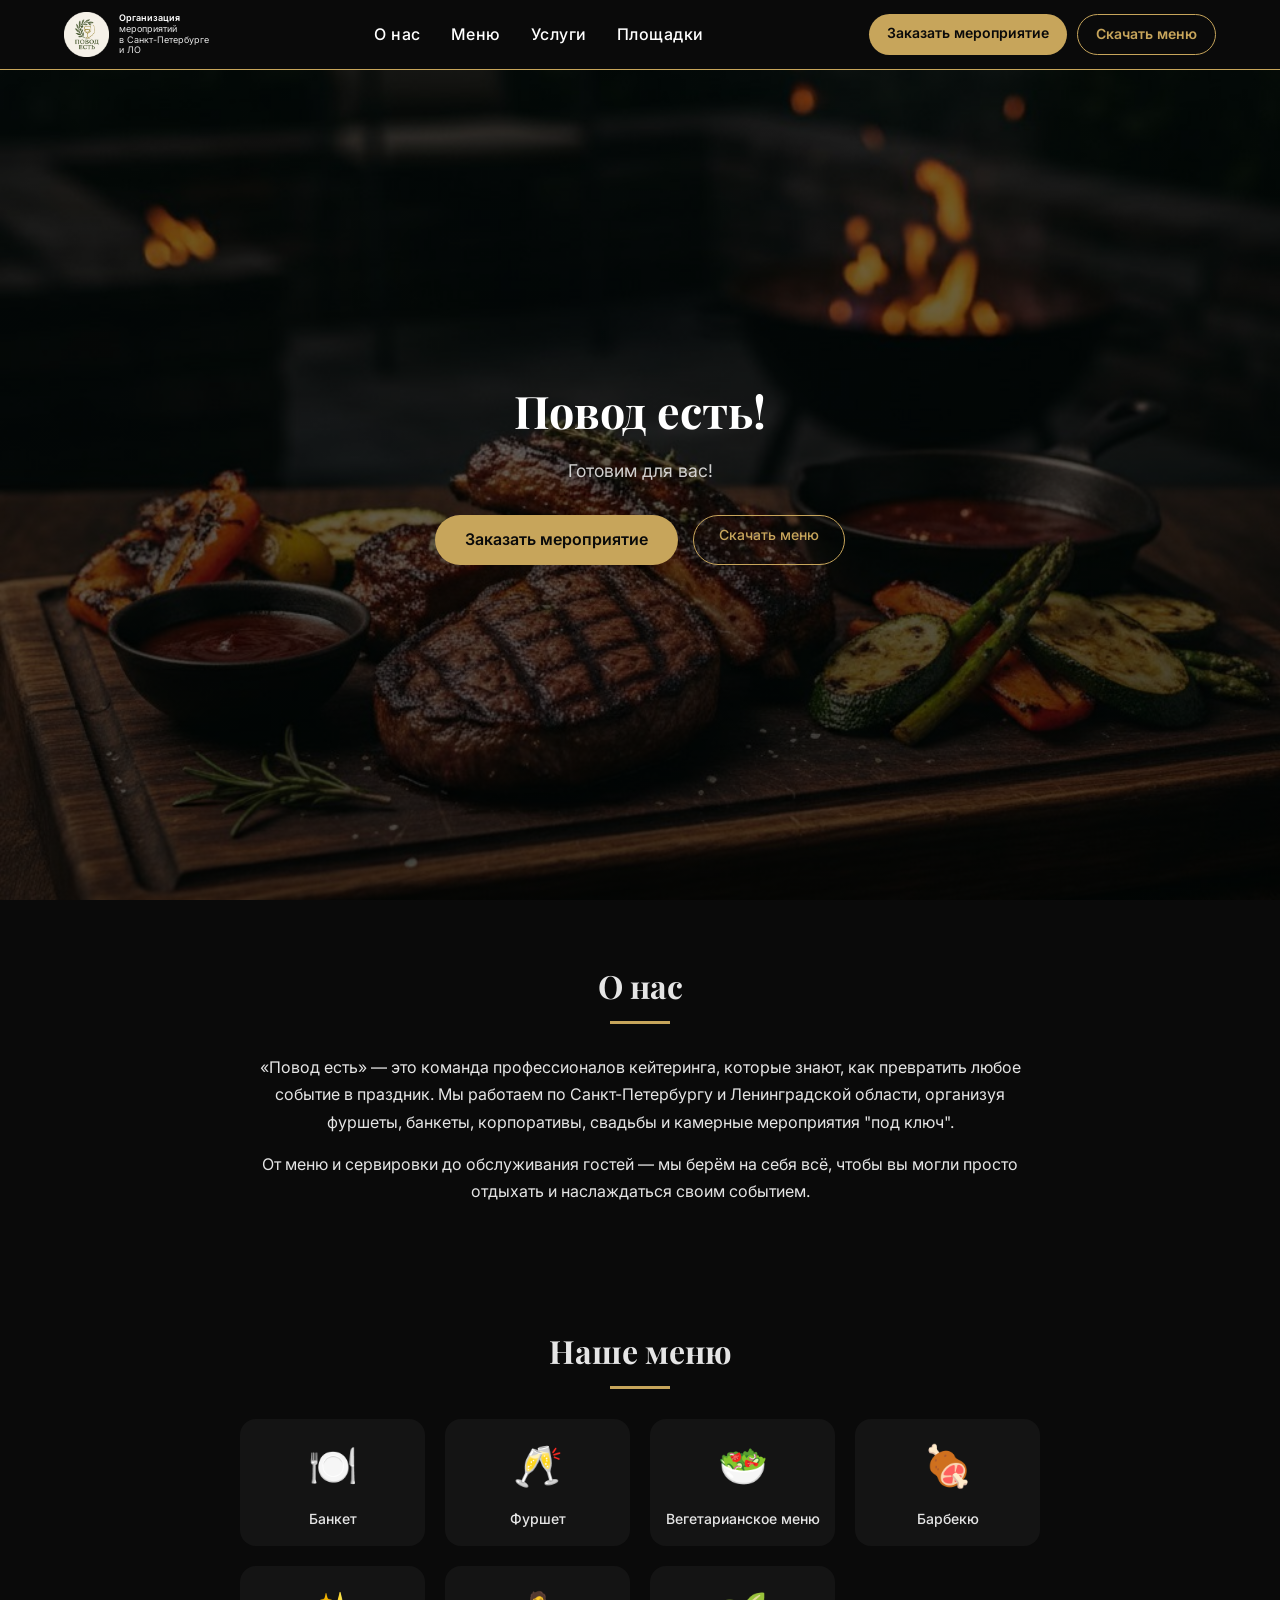
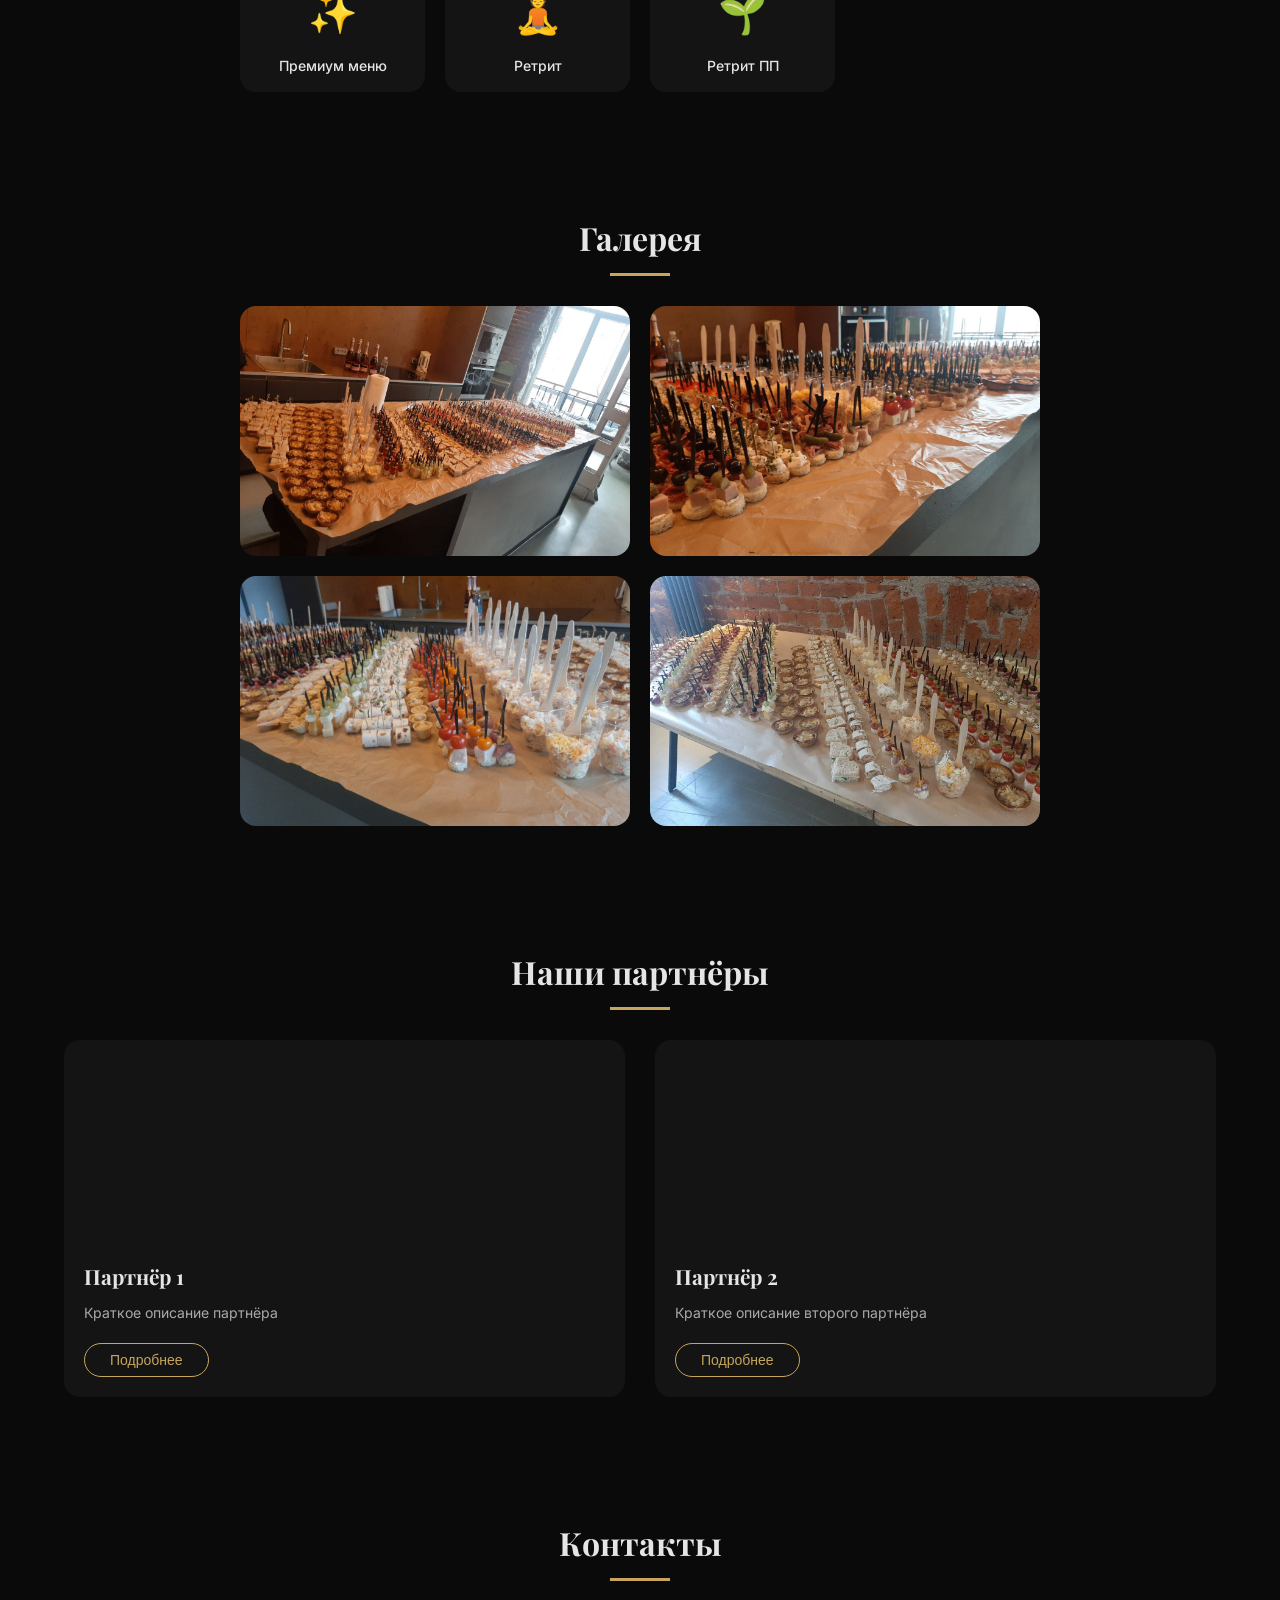
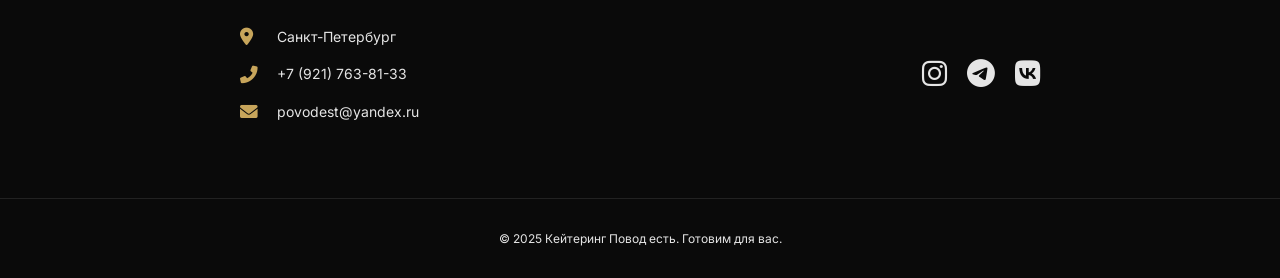
==== commit f4d03607: "test 2" ====
--- a/index.html
+++ b/index.html
@@ -6,27 +6,26 @@
     <title>Повод есть | Готовим для вас!</title>
     <link rel="preconnect" href="https://fonts.googleapis.com">
     <link rel="preconnect" href="https://fonts.gstatic.com" crossorigin>
-    <link href="https://fonts.googleapis.com/css2?family=Inter:opsz,wght@14..32,300;14..32,400;14..32,500;14..32,600;14..32,700&family=Playfair+Display:ital,wght@0,400;0,500;0,600;0,700;1,400&display=swap" rel="stylesheet">
+    <link href="https://fonts.googleapis.com/css2?family=Inter:opsz,wght@300;400;500;600;700&family=Playfair+Display:wght@400;500;600;700&display=swap" rel="stylesheet">
+    <link rel="stylesheet" href="https://cdnjs.cloudflare.com/ajax/libs/font-awesome/6.0.0-beta3/css/all.min.css">
     <link rel="stylesheet" href="css/style.css">
 </head>
 <body>
 
+<!-- ШАПКА -->
 <nav id="navbar">
     <div class="logo-area">
-        <div class="logo-wrapper">
-            <a href="#" class="logo">
-            <img src="img/logo.png" alt="Повод есть" class="logo-img">
-            </a>
-            <div class="logo-vertical-text">
-                <span>Организация</span>
-                <span>мероприятий</span>
-                <span>в Санкт-Петербурге</span>
-				<span>и ЛО</span>
-            </div>
+        <img src="img/logo.png" alt="Повод есть" class="logo-img">
+        <div class="logo-vertical-text">
+            <span>Организация</span>
+            <span>мероприятий</span>
+            <span>в Санкт-Петербурге</span>
+            <span>и ЛО</span>
         </div>
     </div>
     
-    <div class="menu" id="main-menu">
+    <!-- ГОРИЗОНТАЛЬНОЕ МЕНЮ (только на компьютере) -->
+    <div class="menu">
         <div class="sub_menu_block">
             <a href="#about">О нас</a>
             <div class="sub_menu">
@@ -57,46 +56,77 @@
             </div>
         </div>
         <a href="areas.html">Площадки</a>
-        <a href="#" class="book-btn" id="openModalBtn">Заказать мероприятие</a>
-        <a href="upload/Menu.pdf" class="book-btn" id="downloadMenuBtn" target="_blank">Скачать меню</a>
     </div>
     
-    <span class="hamburger" id="mobile-hamburger">
+<div class="nav-right">
+    <div class="nav-buttons">
+        <a href="#" class="btn-nav" id="openModalBtn">Заказать мероприятие</a>
+        <a href="upload/Menu.pdf" class="btn-nav btn-nav-outline" target="_blank">Скачать меню</a>
+    </div>
+    <div class="hamburger" id="mobile-hamburger">
         <span></span>
         <span></span>
         <span></span>
-    </span>
+    </div>
+</div>
 </nav>
-<script>
-    // ПРЯМОЙ ТЕСТ БУРГЕРА
-    document.getElementById('mobile-hamburger').onclick = function() {
-        var menu = document.getElementById('main-menu');
-        if (menu.style.display === 'flex') {
-            menu.style.display = 'none';
-        } else {
-            menu.style.display = 'flex';
-        }
-        this.classList.toggle('active');
-    };
-</script>
-
+
+<!-- ВЫЕЗЖАЮЩЕЕ БУРГЕР-МЕНЮ -->
+<div class="mobile-menu-overlay" id="mobile-menu-overlay">
+    <div class="mobile-menu-item">
+        <a href="#about">О НАС</a>
+        <div class="mobile-submenu">
+            <a href="#contacts">КОНТАКТЫ</a>
+            <a href="#actions">АКЦИИ</a>
+            <a href="#news">НОВОСТИ</a>
+        </div>
+    </div>
+    <div class="mobile-menu-item">
+        <a href="javascript:void(0)">МЕНЮ</a>
+        <div class="mobile-submenu">
+            <a href="menu-detail.html?id=banquet">БАНКЕТ</a>
+            <a href="menu-detail.html?id=buffet">ФУРШЕТ</a>
+            <a href="menu-detail.html?id=coffee">КОФЕ-БРЕЙК</a>
+            <a href="menu-detail.html?id=bbq">БАРБЕКЮ</a>
+            <a href="menu-detail.html?id=delivery">ДОСТАВКА</a>
+        </div>
+    </div>
+    <div class="mobile-menu-item">
+        <a href="#services">УСЛУГИ</a>
+        <div class="mobile-submenu">
+            <a href="#consult">КОНСАЛТИНГ</a>
+            <a href="#decor">ДЕКОР</a>
+            <a href="#staff">ПЕРСОНАЛ</a>
+            <a href="#furniture">МЕБЕЛЬ</a>
+        </div>
+    </div>
+    <div class="mobile-menu-item">
+        <a href="areas.html">ПЛОЩАДКИ</a>
+    </div>
+</div>
+
+<!-- ГЕРОЙ СЕКЦИЯ -->
 <section class="hero">
     <div class="hero-content">
         <h1>Повод есть!</h1>
         <p>Готовим для вас!</p>
-        <a href="#" class="book-btn" id="heroOpenModalBtn">Заказать мероприятие</a>
-        <a href="upload/Menu.pdf" class="book-btn" id="downloadMenuBtn" target="_blank">Скачать меню</a>
-    </div>
-</section>
-
+        <div class="hero-buttons">
+            <a href="#" class="btn" id="heroOpenModalBtn">Заказать мероприятие</a>
+            <a href="upload/Menu.pdf" class="btn btn-outline" target="_blank">Скачать меню</a>
+        </div>
+    </div>
+</section>
+
+<!-- О НАС -->
 <section id="about">
     <h2 class="section-title">О нас</h2>
-    <div style="max-width: 800px; margin: 0 auto; text-align: center;">
-        <p style="font-size: 1.1rem;">«Повод есть» — это команда профессионалов кейтеринга, которые знают, как превратить любое событие в праздник. Мы работаем по Санкт-Петербургу и Ленинградской области, организуя фуршеты, банкеты, корпоративы, свадьбы и камерные мероприятия "под ключ".</p>
-        <p style="margin-top: 1rem;">От меню и сервировки до обслуживания гостей — мы берём на себя всё, чтобы вы могли просто отдыхать и наслаждаться своим событием.</p>
-    </div>
-</section>
-
+    <div class="about-text">
+        <p>«Повод есть» — это команда профессионалов кейтеринга, которые знают, как превратить любое событие в праздник. Мы работаем по Санкт-Петербургу и Ленинградской области, организуя фуршеты, банкеты, корпоративы, свадьбы и камерные мероприятия "под ключ".</p>
+        <p style="margin-top: 15px;">От меню и сервировки до обслуживания гостей — мы берём на себя всё, чтобы вы могли просто отдыхать и наслаждаться своим событием.</p>
+    </div>
+</section>
+
+<!-- МЕНЮ (ИКОНКИ) -->
 <section id="menu">
     <h2 class="section-title">Наше меню</h2>
     <div class="menu-icons-grid">
@@ -131,6 +161,7 @@
     </div>
 </section>
 
+<!-- ГАЛЕРЕЯ -->
 <section id="gallery">
     <h2 class="section-title">Галерея</h2>
     <div class="gallery-grid">
@@ -141,6 +172,30 @@
     </div>
 </section>
 
+<!-- ПАРТНЁРЫ -->
+<section id="partners">
+    <h2 class="section-title">Наши партнёры</h2>
+    <div class="partners-grid" id="partnersGrid">
+        <div class="partner-card" onclick="window.location.href='partners.html?id=1'">
+            <div class="partner-img" style="background-image: url('img/partners/partner1.jpg')"></div>
+            <div class="partner-content">
+                <h3>Партнёр 1</h3>
+                <p class="partner-desc">Краткое описание партнёра</p>
+                <button class="btn-outline">Подробнее</button>
+            </div>
+        </div>
+        <div class="partner-card" onclick="window.location.href='partners.html?id=2'">
+            <div class="partner-img" style="background-image: url('img/partners/partner2.jpg')"></div>
+            <div class="partner-content">
+                <h3>Партнёр 2</h3>
+                <p class="partner-desc">Краткое описание второго партнёра</p>
+                <button class="btn-outline">Подробнее</button>
+            </div>
+        </div>
+    </div>
+</section>
+
+<!-- КОНТАКТЫ -->
 <section id="contacts">
     <h2 class="section-title">Контакты</h2>
     <div class="contacts-container">
@@ -148,11 +203,11 @@
             <p><i class="fas fa-map-marker-alt"></i> Санкт-Петербург</p>
             <p><i class="fas fa-phone-alt"></i> +7 (921) 763-81-33</p>
             <p><i class="fas fa-envelope"></i> povodest@yandex.ru</p>
-            <div style="margin-top: 1.5rem;">
-                <i class="fab fa-instagram" style="font-size: 1.8rem; margin-right: 1rem; cursor: pointer;"></i>
-                <i class="fab fa-telegram" style="font-size: 1.8rem; margin-right: 1rem; cursor: pointer;"></i>
-                <i class="fab fa-vk" style="font-size: 1.8rem; cursor: pointer;"></i>
-            </div>
+        </div>
+        <div class="social-icons">
+            <i class="fab fa-instagram"></i>
+            <i class="fab fa-telegram"></i>
+            <i class="fab fa-vk"></i>
         </div>
     </div>
 </section>
@@ -161,6 +216,7 @@
     <p>© 2025 Кейтеринг Повод есть. Готовим для вас.</p>
 </footer>
 
+<!-- МОДАЛЬНОЕ ОКНО -->
 <div id="bookingModal" class="modal">
     <div class="modal-content">
         <span class="close-modal">&times;</span>
--- a/css/style.css
+++ b/css/style.css
@@ -1,3 +1,4 @@
+/* ========== БАЗОВЫЕ СТИЛИ ========== */
 * {
     margin: 0;
     padding: 0;
@@ -12,88 +13,72 @@
     overflow-x: hidden;
 }
 
-h1, h2, h3, .logo, .event-card h3, .menu-category h3 {
+h1, h2, h3 {
     font-family: 'Playfair Display', serif;
 }
 
-::-webkit-scrollbar {
-    width: 8px;
-}
-::-webkit-scrollbar-track {
-    background: #1a1a1a;
-}
-::-webkit-scrollbar-thumb {
-    background: #c7a55b;
-    border-radius: 4px;
-}
-::-webkit-scrollbar-thumb:hover {
-    background: #b88d42;
-}
-
-/* ========== НАВИГАЦИЯ ========== */
+/* ========== ШАПКА (общие стили) ========== */
 nav {
     position: fixed;
     top: 0;
     width: 100%;
-    padding: 1rem 5%;
+    padding: 12px 5%;
     display: flex;
     justify-content: space-between;
     align-items: center;
     z-index: 1000;
-    transition: all 0.3s ease;
-    background: transparent;
-}
-
-nav.scrolled {
-    background: rgba(10, 10, 10, 0.95);
-    backdrop-filter: blur(10px);
-    padding: 0.7rem 5%;
-    border-bottom: 1px solid rgba(199, 165, 91, 0.3);
-}
-
-/* Логотип */
+    background: #0a0a0a;
+    border-bottom: 1px solid #c7a55b;
+}
+
+/* Левый блок с логотипом */
 .logo-area {
     display: flex;
     align-items: center;
-}
-
-.logo-wrapper {
-    display: flex;
-    align-items: center;
-    gap: 15px;
+    gap: 10px;
 }
 
 .logo-img {
     height: 45px;
     width: auto;
-    display: block;
 }
 
 .logo-vertical-text {
     display: flex;
     flex-direction: column;
     line-height: 1.2;
-    border-left: 1px solid rgba(199, 165, 91, 0.5);
-    padding-left: 15px;
 }
 
 .logo-vertical-text span {
-    font-size: 0.8rem;
+    font-size: 9px;
     font-weight: 400;
     color: #e5e5e5;
-    letter-spacing: 0.3px;
     white-space: nowrap;
 }
 
 .logo-vertical-text span:first-child {
-    font-weight: 500;
+    font-weight: 600;
     color: #fff;
 }
 
-/* Основное меню */
+/* Правый блок */
+.nav-right {
+    display: flex;
+    align-items: center;
+    gap: 15px;
+}
+
+.nav-phone {
+    font-size: 14px;
+    font-weight: 600;
+    color: #c7a55b;
+    text-decoration: none;
+}
+
+/* ========== ГОРИЗОНТАЛЬНОЕ МЕНЮ (только на компьютере) ========== */
 .menu {
     display: flex;
-    gap: 2rem;
+    gap: 30px;
     align-items: center;
     list-style: none;
     margin: 0;
@@ -105,7 +90,7 @@
     text-decoration: none;
     font-weight: 500;
     transition: color 0.3s;
-    font-size: 0.95rem;
+    font-size: 1rem;
     letter-spacing: 0.5px;
 }
 
@@ -113,23 +98,7 @@
     color: #c7a55b;
 }
 
-/* Кнопки */
-.book-btn {
-    background: #c7a55b;
-    color: #0a0a0a !important;
-    padding: 0.5rem 1.2rem;
-    border-radius: 30px;
-    font-weight: 600 !important;
-    transition: all 0.3s;
-    text-decoration: none !important;
-}
-
-.book-btn:hover {
-    background: #e6c282;
-    transform: scale(1.05);
-}
-
-/* Выпадающие подменю */
+/* Выпадающие подменю для компьютера */
 .sub_menu_block {
     position: relative;
 }
@@ -160,25 +129,23 @@
     color: #0a0a0a;
 }
 
-@media (min-width: 769px) {
-    .sub_menu_block:hover .sub_menu {
-        display: block;
-    }
-}
-
-/* Бургер-меню */
+.sub_menu_block:hover .sub_menu {
+    display: block;
+}
+
+/* ========== БУРГЕР-МЕНЮ (только на телефоне) ========== */
 .hamburger {
     display: none;
-    cursor: pointer;
     flex-direction: column;
     gap: 5px;
-    z-index: 1001;
+    cursor: pointer;
+    z-index: 1002;
 }
 
 .hamburger span {
     width: 25px;
     height: 3px;
-    background: white;
+    background: #c7a55b;
     transition: 0.3s;
     border-radius: 3px;
 }
@@ -195,106 +162,180 @@
     transform: rotate(-45deg) translate(7px, -6px);
 }
 
+/* ========== МОБИЛЬНОЕ МЕНЮ (КАК НА КАРТИНКЕ) ========== */
+@media (max-width: 768px) {
+    .mobile-menu-overlay {
+        position: fixed;
+        top: 70px;
+        right: -100%;
+        width: 100%;
+        height: calc(100% - 70px);
+        background: #0a0a0a;
+        z-index: 999;
+        transition: right 0.3s ease;
+        overflow-y: auto;
+        padding: 30px 20px;
+    }
+    
+    .mobile-menu-overlay.active {
+        right: 0;
+    }
+    
+    /* Основные пункты (О НАС, МЕНЮ, УСЛУГИ) */
+    .mobile-menu-item {
+        text-align: center;
+        margin-bottom: 25px;
+    }
+    
+    .mobile-menu-item > a {
+        display: block;
+        font-size: 22px;
+        font-weight: 600;
+        color: #c7a55b;  /* ЗОЛОТОЙ */
+        text-decoration: none;
+        padding: 12px 0;
+        font-family: 'Playfair Display', serif;
+        letter-spacing: 1px;
+        text-align: center;
+    }
+    
+    /* Подменю (КОНТАКТЫ, АКЦИИ, НОВОСТИ...) */
+    .mobile-submenu {
+        display: flex;
+        flex-direction: column;
+        align-items: center;
+        gap: 8px;
+        margin-top: 10px;
+    }
+    
+    .mobile-submenu a {
+        display: inline-block;
+        font-size: 15px;
+        font-weight: 400;
+        color: #ffffff;  /* БЕЛЫЙ текст */
+        text-decoration: none;
+        padding: 8px 20px;
+        background: #1a1a1a;  /* ТЁМНО-СЕРЫЙ фон */
+        border-radius: 30px;
+        transition: all 0.3s;
+        text-align: center;
+        min-width: 140px;
+    }
+    
+    /* Эффект при нажатии (на телефоне) */
+    .mobile-submenu a:active {
+        background: #c7a55b;  /* ЗОЛОТОЙ фон */
+        color: #0a0a0a;       /* ЧЁРНЫЙ текст */
+    }
+}
 /* ========== ГЕРОЙ СЕКЦИЯ ========== */
 .hero {
-    height: 100vh;
-    background: linear-gradient(rgba(0,0,0,0.5), rgba(0,0,0,0.7)), url('../img/4.jpg') center/cover no-repeat fixed;
+    min-height: 100vh;
+    background: linear-gradient(rgba(0,0,0,0.5), rgba(0,0,0,0.7)), url('../img/4.jpg') center/cover no-repeat;
     display: flex;
     align-items: center;
     justify-content: center;
     text-align: center;
-    position: relative;
-}
-
-.hero-content {
-    max-width: 800px;
-    padding: 2rem;
-    animation: fadeInUp 1s ease;
+    padding: 100px 5% 60px;
 }
 
 .hero-content h1 {
-    font-size: 4rem;
-    margin-bottom: 1rem;
-    letter-spacing: 3px;
+    font-size: 2.8rem;
+    margin-bottom: 10px;
+    color: #fff;
 }
 
 .hero-content p {
-    font-size: 1.2rem;
-    margin-bottom: 2rem;
+    font-size: 1.1rem;
+    margin-bottom: 30px;
     opacity: 0.9;
 }
 
-.hero-content .book-btn {
-    margin: 0 5px;
-}
-
-.cta-button {
+.hero-buttons {
+    display: flex;
+    gap: 15px;
+    justify-content: center;
+}
+
+.btn {
     display: inline-block;
     background: #c7a55b;
     color: #0a0a0a;
-    padding: 1rem 2.5rem;
+    padding: 12px 30px;
     border-radius: 40px;
     text-decoration: none;
     font-weight: 600;
     transition: all 0.3s;
-    border: none;
-    cursor: pointer;
-    font-size: 1rem;
-}
-
-.cta-button:hover {
+    cursor: pointer;
+    font-size: 16px;
+    text-align: center;
+}
+
+.btn-outline {
+    background: transparent;
+    border: 1px solid #c7a55b;
+    color: #c7a55b;
+}
+
+.btn:hover {
     background: #e6c282;
-    transform: translateY(-3px);
-    box-shadow: 0 10px 20px rgba(0,0,0,0.2);
+    transform: translateY(-2px);
 }
 
 /* ========== СЕКЦИИ ========== */
 section {
-    padding: 5rem 5%;
+    padding: 60px 5%;
 }
 
 .section-title {
     text-align: center;
-    font-size: 2.5rem;
-    margin-bottom: 3rem;
+    font-size: 2rem;
+    margin-bottom: 30px;
+    font-family: 'Playfair Display', serif;
     position: relative;
-    display: inline-block;
-    width: 100%;
 }
 
 .section-title:after {
     content: '';
     display: block;
-    width: 80px;
+    width: 60px;
     height: 3px;
     background: #c7a55b;
-    margin: 1rem auto 0;
-}
-
-/* Иконки меню */
+    margin: 10px auto 0;
+}
+
+.about-text {
+    max-width: 800px;
+    margin: 0 auto;
+    text-align: center;
+    font-size: 1rem;
+    line-height: 1.7;
+}
+
+/* ========== ИКОНКИ МЕНЮ ========== */
 .menu-icons-grid {
-    display: flex;
-    flex-wrap: wrap;
-    justify-content: center;
-    gap: 30px;
-    margin: 40px 0;
+    display: grid;
+    grid-template-columns: repeat(4, 1fr);
+    gap: 20px;
+    max-width: 800px;
+    margin: 0 auto;
 }
 
 .menu-icon-item {
     text-align: center;
     cursor: pointer;
-    transition: transform 0.3s, opacity 0.3s;
-    opacity: 0.8;
-    width: 100px;
+    transition: transform 0.3s;
+    padding: 15px;
+    background: #141414;
+    border-radius: 16px;
 }
 
 .menu-icon-item:hover {
     transform: translateY(-5px);
-    opacity: 1;
 }
 
 .emoji-icon {
-    font-size: 50px;
+    font-size: 40px;
     margin-bottom: 10px;
 }
 
@@ -305,17 +346,19 @@
     color: #e5e5e5;
 }
 
-/* Галерея */
+/* ========== ГАЛЕРЕЯ ========== */
 .gallery-grid {
     display: grid;
-    grid-template-columns: repeat(auto-fit, minmax(250px, 1fr));
-    gap: 1.5rem;
+    grid-template-columns: repeat(2, 1fr);
+    gap: 20px;
+    max-width: 800px;
+    margin: 0 auto;
 }
 
 .gallery-item {
     overflow: hidden;
-    border-radius: 12px;
-    height: 280px;
+    border-radius: 16px;
+    height: 250px;
 }
 
 .gallery-item img {
@@ -329,40 +372,53 @@
     transform: scale(1.05);
 }
 
-/* Контакты */
+/* ========== КОНТАКТЫ ========== */
 .contacts-container {
-    display: grid;
-    grid-template-columns: 1fr 1fr;
-    gap: 3rem;
+    display: flex;
+    justify-content: space-between;
+    max-width: 800px;
+    margin: 0 auto;
 }
 
 .contact-info p {
-    margin: 1rem 0;
+    margin: 15px 0;
     display: flex;
     align-items: center;
-    gap: 1rem;
+    gap: 12px;
+    font-size: 14px;
 }
 
 .contact-info i {
-    width: 30px;
+    width: 25px;
     color: #c7a55b;
-    font-size: 1.2rem;
-}
-
-.map {
-    background: #1e1e1e;
-    border-radius: 16px;
-    height: 300px;
-    overflow: hidden;
-}
-
-iframe {
-    width: 100%;
-    height: 100%;
-    border: 0;
-}
-
-/* Модальное окно */
+    font-size: 1.1rem;
+}
+
+.social-icons {
+    display: flex;
+    gap: 20px;
+    align-items: center;
+}
+
+.social-icons i {
+    font-size: 1.8rem;
+    cursor: pointer;
+    color: #e5e5e5;
+}
+
+.social-icons i:hover {
+    color: #c7a55b;
+}
+
+/* ========== ФУТЕР ========== */
+footer {
+    text-align: center;
+    padding: 30px;
+    border-top: 1px solid #222;
+    font-size: 12px;
+}
+
+/* ========== МОДАЛЬНОЕ ОКНО ========== */
 .modal {
     display: none;
     position: fixed;
@@ -370,7 +426,7 @@
     left: 0;
     width: 100%;
     height: 100%;
-    background: rgba(0,0,0,0.8);
+    background: rgba(0,0,0,0.9);
     z-index: 2000;
     justify-content: center;
     align-items: center;
@@ -378,22 +434,22 @@
 
 .modal-content {
     background: #111;
-    padding: 2rem;
+    padding: 25px;
     border-radius: 20px;
-    max-width: 500px;
-    width: 90%;
+    max-width: 90%;
+    width: 400px;
     border: 1px solid #c7a55b;
-    animation: fadeInUp 0.4s;
 }
 
 .modal-content h2 {
-    margin-bottom: 1rem;
+    margin-bottom: 20px;
+    text-align: center;
 }
 
 .modal-content input, .modal-content select {
     width: 100%;
-    padding: 0.8rem;
-    margin: 0.8rem 0;
+    padding: 12px;
+    margin: 10px 0;
     background: #222;
     border: 1px solid #333;
     color: #fff;
@@ -403,12 +459,13 @@
 .modal-content button {
     background: #c7a55b;
     color: #0a0a0a;
-    padding: 0.8rem;
+    padding: 12px;
     border: none;
     width: 100%;
     border-radius: 40px;
     font-weight: bold;
     cursor: pointer;
+    margin-top: 10px;
 }
 
 .close-modal {
@@ -418,198 +475,246 @@
     color: #aaa;
 }
 
-/* Футер */
-footer {
-    text-align: center;
-    padding: 2rem;
-    border-top: 1px solid #222;
-    font-size: 0.8rem;
-}
-
-@keyframes fadeInUp {
-    from {
-        opacity: 0;
-        transform: translateY(30px);
-    }
-    to {
-        opacity: 1;
-        transform: translateY(0);
-    }
-}
-
-/* ========== АДАПТИВ ДЛЯ ТЕЛЕФОНОВ ========== */
+/* ========== МОБИЛЬНАЯ ВЕРСИЯ (ДО 768px) ========== */
 @media (max-width: 768px) {
-    /* Шапка */
-    nav {
-        padding: 0.7rem 5%;
-    }
-    
-    .logo-img {
-        height: 35px;
-    }
-    
-    .logo-vertical-text {
+    /* Скрываем горизонтальное меню */
+    .menu {
         display: none;
     }
     
-    /* Бургер */
+    /* Показываем бургер */
     .hamburger {
         display: flex;
     }
     
-    /* Меню */
-    .menu {
-        display: none;
-        position: fixed;
-        top: 60px;
-        left: 0;
-        width: 100%;
-        background: rgba(10, 10, 10, 0.98);
-        backdrop-filter: blur(10px);
+    /* Кнопки вертикально */
+    .hero-buttons {
         flex-direction: column;
-        padding: 20px;
-        gap: 15px;
-        z-index: 999;
-        border-bottom: 1px solid #c7a55b;
-    }
-    
-    .menu.active {
-        display: flex;
-    }
-    
-    .menu a {
-        font-size: 18px;
-        padding: 10px 0;
-    }
-    
-    /* Подменю на телефоне */
-    .sub_menu_block {
-        width: 100%;
-    }
-    
-    .sub_menu_block > a {
-        display: block;
-        padding: 10px 0;
-        font-size: 18px;
-    }
-    
-    .sub_menu {
-        position: static;
-        display: none;
-        padding-left: 20px;
-        background: transparent;
-        box-shadow: none;
-        margin-top: 5px;
-    }
-    
-    .sub_menu a {
-        padding: 8px 0 8px 15px;
-        font-size: 16px;
-    }
-    
-    .sub_menu_block.active .sub_menu {
-        display: block;
-    }
-    
-    /* Герой */
-    .hero-content h1 {
-        font-size: 2.2rem;
-    }
-    
-    .hero-content p {
-        font-size: 1rem;
-    }
-    
-    .hero-content .book-btn {
-        display: inline-block;
-        margin: 5px;
-        font-size: 14px;
-        padding: 10px 20px;
-    }
-    
-    /* Секции */
-    section {
-        padding: 3rem 5%;
-    }
-    
-    .section-title {
-        font-size: 1.8rem;
-    }
-    
-    /* Иконки меню */
+        align-items: center;
+    }
+    
+    .btn {
+        width: 200px;
+    }
+    
+    /* Иконки меню 2 в ряд */
     .menu-icons-grid {
-        gap: 20px;
-    }
-    
-    .menu-icon-item {
-        width: 80px;
-    }
-    
-    .emoji-icon {
-        font-size: 35px;
-    }
-    
-    .menu-icon-item span {
-        font-size: 11px;
-    }
-    
-    /* Галерея */
+        grid-template-columns: repeat(2, 1fr);
+        max-width: 400px;
+    }
+    
+    /* Галерея вертикально */
     .gallery-grid {
         grid-template-columns: 1fr;
-        gap: 1rem;
-    }
-    
-    .gallery-item {
-        height: 220px;
-    }
-    
-    /* Контакты */
+        max-width: 400px;
+    }
+    
+    /* Контакты вертикально */
     .contacts-container {
-        grid-template-columns: 1fr;
-        gap: 1.5rem;
-    }
-    
-    /* Модальное окно */
-    .modal-content {
-        width: 95%;
-        padding: 1.5rem;
-    }
-    
-    /* Футер */
-    footer {
-        padding: 1.5rem;
-        font-size: 11px;
-    }
-}
-
-/* Маленькие телефоны (до 480px) */
-@media (max-width: 480px) {
-    .hero-content h1 {
-        font-size: 1.8rem;
-    }
-    
-    .hero-content .book-btn {
-        display: block;
-        margin: 10px auto;
-        width: 80%;
-    }
-    
-    .section-title {
-        font-size: 1.5rem;
-    }
-    
-    .menu-icon-item {
-        width: 70px;
-    }
-    
-    .emoji-icon {
-        font-size: 30px;
-    }
-}
-
-/* ========== ПЛОЩАДКИ - СТИЛИ ========== */
+        flex-direction: column;
+        align-items: center;
+        text-align: center;
+    }
+    
+    .contact-info p {
+        justify-content: center;
+    }
+}
+
+/* ========== ПЛАНШЕТЫ (768px - 1024px) ========== */
+@media (min-width: 768px) and (max-width: 1024px) {
+    .menu-icons-grid {
+        grid-template-columns: repeat(3, 1fr);
+    }
+}
+
+/* ========== КОМПЬЮТЕР (ОТ 1025px) ========== */
+@media (min-width: 1025px) {
+    .hamburger {
+        display: none;
+    }
+    
+    .mobile-menu-overlay {
+        display: none;
+    }
+}
+
+/* Кнопки в шапке для компьютера */
+.nav-buttons {
+    display: flex;
+    gap: 10px;
+}
+
+.btn-nav {
+    background: #c7a55b;
+    color: #0a0a0a;
+    padding: 8px 18px;
+    border-radius: 30px;
+    text-decoration: none;
+    font-weight: 600;
+    font-size: 14px;
+    transition: all 0.3s;
+    white-space: nowrap;
+}
+
+.btn-nav-outline {
+    background: transparent;
+    border: 1px solid #c7a55b;
+    color: #c7a55b;
+}
+
+.btn-nav:hover {
+    background: #e6c282;
+    transform: translateY(-2px);
+}
+
+.btn-nav-outline:hover {
+    background: #c7a55b;
+    color: #0a0a0a;
+}
+
+/* На телефоне скрываем эти кнопки */
+@media (max-width: 768px) {
+    .nav-buttons {
+        display: none;
+    }
+}
+
+/* На компьютере показываем */
+@media (min-width: 769px) {
+    .nav-buttons {
+        display: flex;
+    }
+}
+
+/* ========== МОБИЛЬНОЕ МЕНЮ (БУРГЕР) ========== */
+.mobile-menu-overlay {
+    position: fixed;
+    top: 70px;
+    right: -100%;
+    width: 100%;
+    height: calc(100% - 70px);
+    background: #0a0a0a;
+    z-index: 999;
+    transition: right 0.3s ease;
+    overflow-y: auto;
+    padding: 30px 20px;
+}
+
+.mobile-menu-overlay.active {
+    right: 0;
+}
+
+.mobile-menu-item {
+    text-align: center;
+    margin-bottom: 25px;
+    border-bottom: 1px solid #1a1a1a;
+    padding-bottom: 15px;
+}
+
+.mobile-menu-item > a {
+    display: inline-block;
+    font-size: 22px;
+    font-weight: 600;
+    color: #c7a55b;
+    text-decoration: none;
+    padding: 10px 0;
+    font-family: 'Playfair Display', serif;
+    letter-spacing: 1px;
+}
+
+.mobile-submenu {
+    display: flex;
+    flex-wrap: wrap;
+    justify-content: center;
+    gap: 12px;
+    margin-top: 15px;
+    padding: 0 10px;
+}
+
+.mobile-submenu a {
+    display: inline-block;
+    font-size: 15px;
+    font-weight: 400;
+    color: #fff;
+    text-decoration: none;
+    padding: 6px 12px;
+    background: #1a1a1a;
+    border-radius: 30px;
+    transition: all 0.3s;
+}
+
+.mobile-submenu a:hover {
+    background: #c7a55b;
+    color: #0a0a0a;
+}
+
+/* ========== МОБИЛЬНОЕ МЕНЮ (ВСЁ ПО ЦЕНТРУ) ========== */
+@media (max-width: 768px) {
+    .mobile-menu-overlay {
+        position: fixed;
+        top: 70px;
+        right: -100%;
+        width: 100%;
+        height: calc(100% - 70px);
+        background: #0a0a0a;
+        z-index: 999;
+        transition: right 0.3s ease;
+        overflow-y: auto;
+        padding: 40px 20px;
+    }
+    
+    .mobile-menu-overlay.active {
+        right: 0;
+    }
+    
+    .mobile-menu-item {
+        text-align: center;
+        margin-bottom: 30px;
+        padding-bottom: 20px;
+        border-bottom: 1px solid #1a1a1a;
+    }
+    
+    .mobile-menu-item > a {
+        display: inline-block;
+        font-size: 24px;
+        font-weight: 600;
+        color: #c7a55b;
+        text-decoration: none;
+        padding: 12px 0;
+        font-family: 'Playfair Display', serif;
+        letter-spacing: 1px;
+    }
+    
+    .mobile-submenu {
+        display: flex;
+        flex-wrap: wrap;
+        justify-content: center;
+        gap: 12px;
+        margin-top: 20px;
+    }
+    
+    .mobile-submenu a {
+        display: inline-block;
+        font-size: 14px;
+        font-weight: 400;
+        color: #fff;
+        text-decoration: none;
+        padding: 8px 16px;
+        background: #1a1a1a;
+        border-radius: 30px;
+        transition: all 0.3s;
+    }
+    
+    .mobile-submenu a:active {
+        background: #c7a55b;
+        color: #0a0a0a;
+    }
+}
+
+/* ========== ПЛОЩАДКИ - СТИЛИ (ДОБАВИТЬ В КОНЕЦ ФАЙЛА) ========== */
 .venues-section {
-    padding: 80px 5%;
+    padding: 100px 5% 60px;
     background: #0a0a0a;
 }
 
@@ -697,12 +802,14 @@
     color: #666;
 }
 
+/* Сетка площадок */
 .venues-grid {
     display: grid;
     grid-template-columns: repeat(auto-fill, minmax(320px, 1fr));
     gap: 30px;
 }
 
+/* Карточка площадки */
 .venue-card {
     background: #141414;
     border-radius: 16px;
@@ -776,14 +883,10 @@
     font-size: 18px;
 }
 
-@keyframes fadeIn {
-    from { opacity: 0; transform: translateY(20px); }
-    to { opacity: 1; transform: translateY(0); }
-}
-
+/* Адаптив для площадок */
 @media (max-width: 768px) {
     .venues-section {
-        padding: 50px 5%;
+        padding: 80px 5% 50px;
     }
     .filters-chips {
         gap: 8px;
@@ -800,12 +903,79 @@
     }
 }
 
-/* Убираем подчёркивание у всех кнопок */
-.book-btn,
-.cta-button,
-.btn-outline,
-.btn-order,
-#downloadMenuBtn,
-.menu a {
-    text-decoration: none !important;
+/* ========== ПАРТНЁРЫ ========== */
+#partners {
+    padding: 60px 5%;
+}
+
+.partners-grid {
+    display: grid;
+    grid-template-columns: repeat(2, 1fr);
+    gap: 30px;
+    max-width: 1200px;
+    margin: 0 auto;
+}
+
+.partner-card {
+    background: #141414;
+    border-radius: 16px;
+    overflow: hidden;
+    transition: transform 0.3s, box-shadow 0.3s;
+    cursor: pointer;
+}
+
+.partner-card:hover {
+    transform: translateY(-8px);
+    box-shadow: 0 20px 30px rgba(0,0,0,0.4);
+}
+
+.partner-img {
+    height: 200px;
+    background-size: cover;
+    background-position: center;
+}
+
+.partner-content {
+    padding: 20px;
+}
+
+.partner-content h3 {
+    font-size: 1.3rem;
+    margin-bottom: 8px;
+    font-family: 'Playfair Display', serif;
+}
+
+.partner-desc {
+    color: #aaa;
+    font-size: 14px;
+    line-height: 1.5;
+    margin-bottom: 20px;
+}
+
+/* Мобильная версия */
+@media (max-width: 768px) {
+    #partners {
+        padding: 40px 5%;
+    }
+    
+    .partners-grid {
+        grid-template-columns: 1fr;
+        gap: 20px;
+    }
+    
+    .partner-img {
+        height: 180px;
+    }
+    
+    .partner-content {
+        padding: 15px;
+    }
+    
+    .partner-content h3 {
+        font-size: 1.2rem;
+    }
+    
+    .partner-desc {
+        font-size: 13px;
+    }
 }
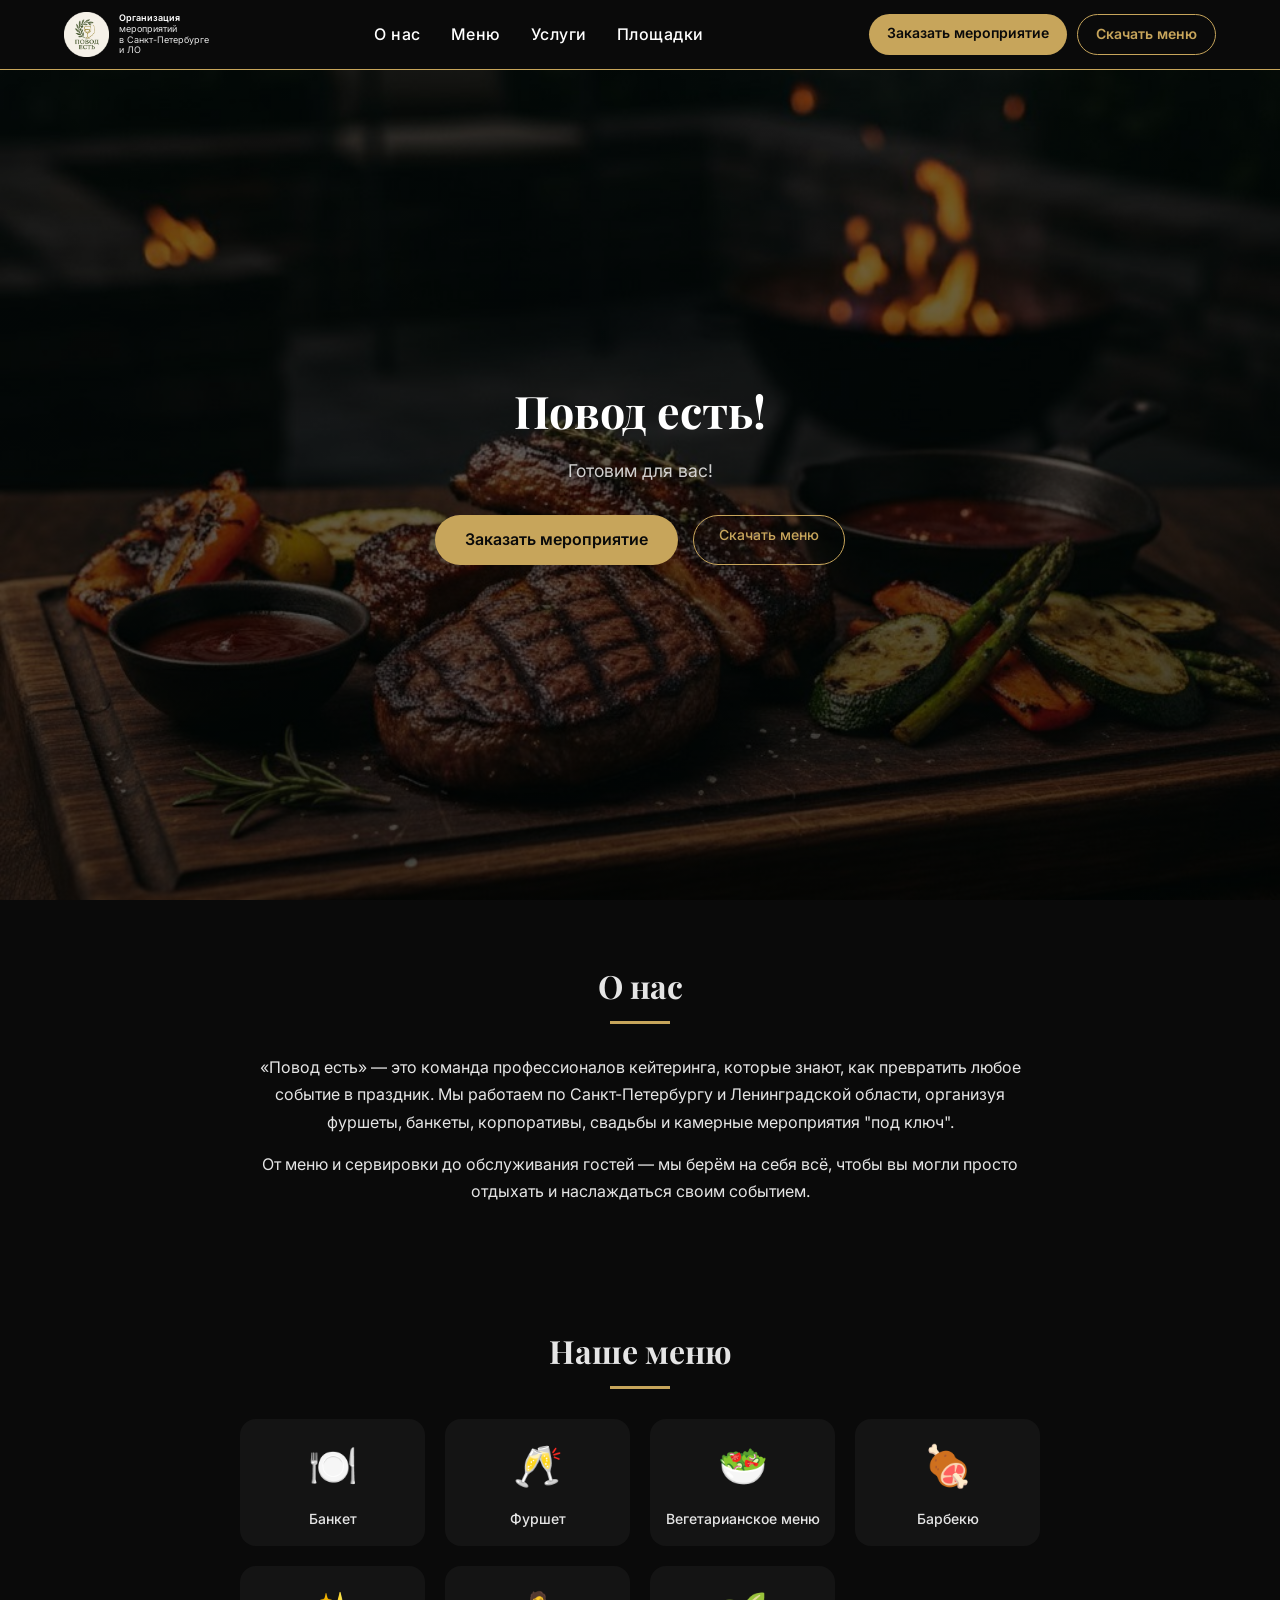
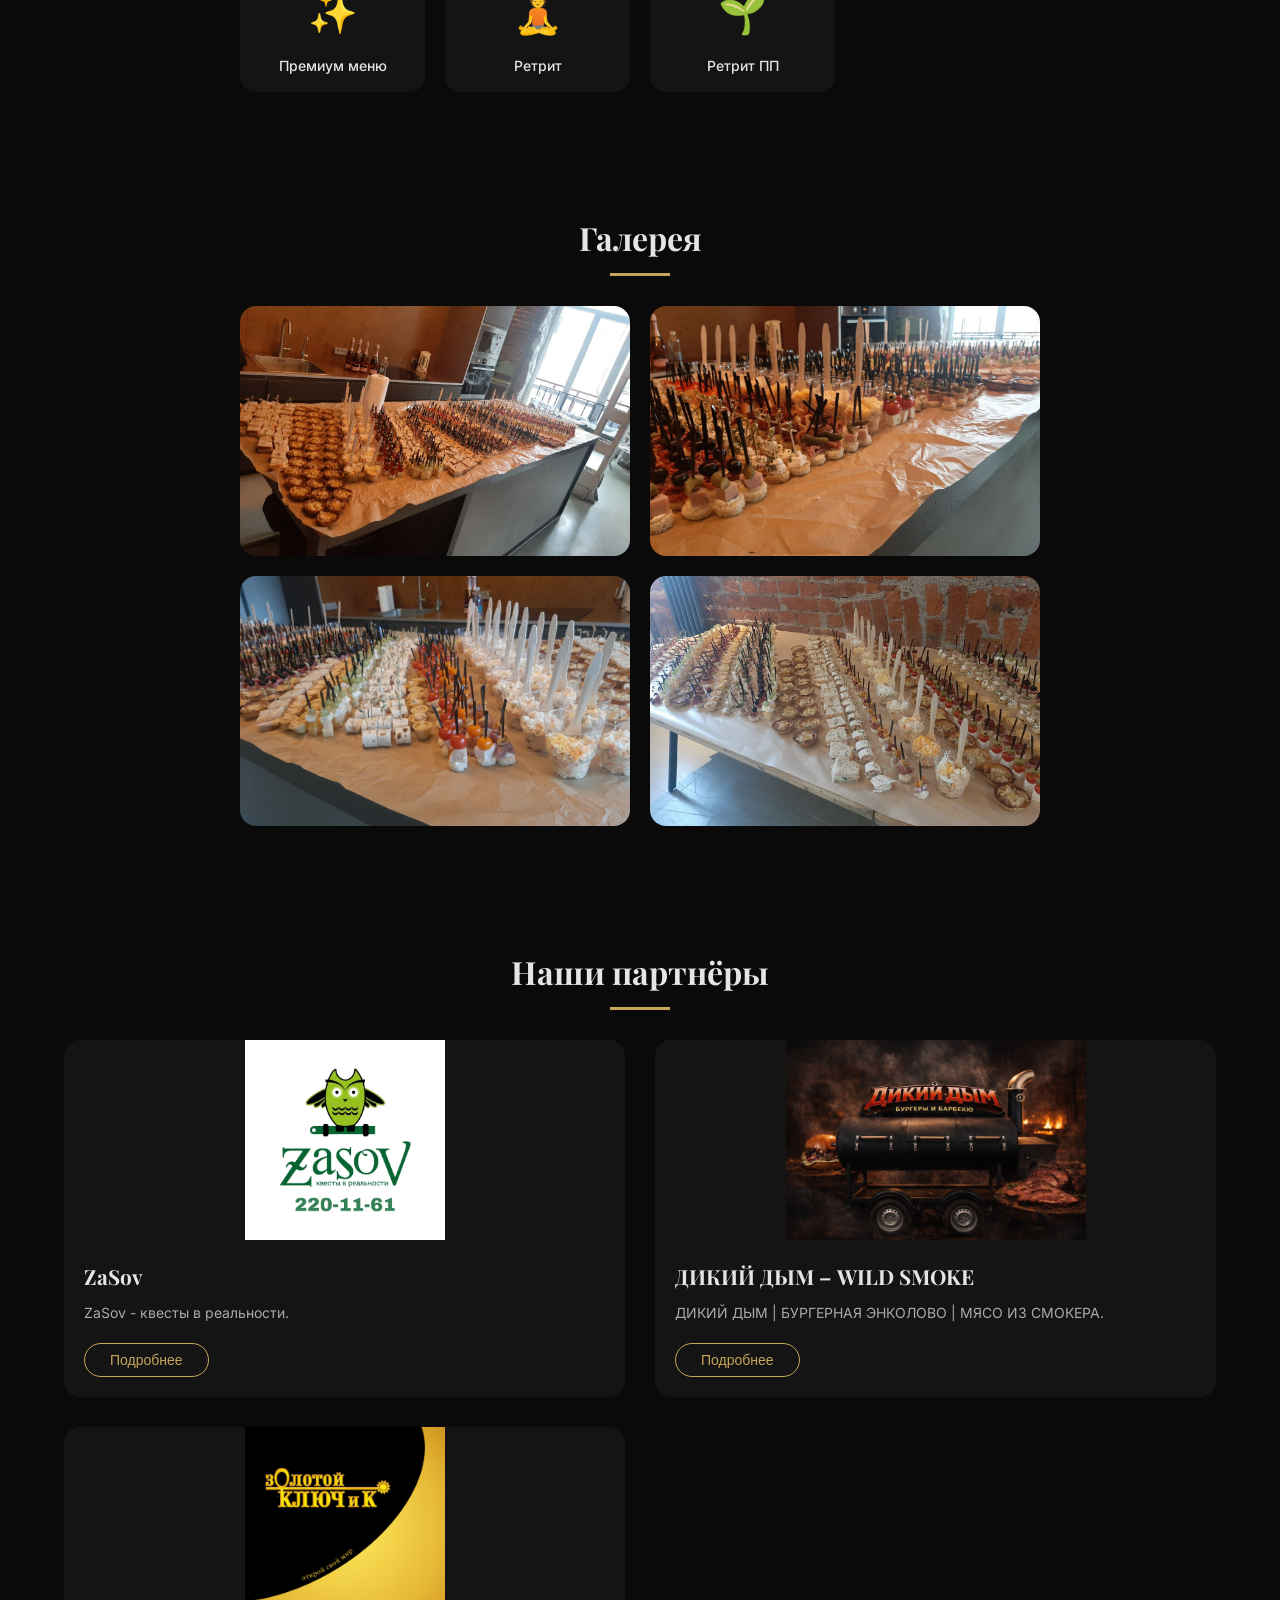
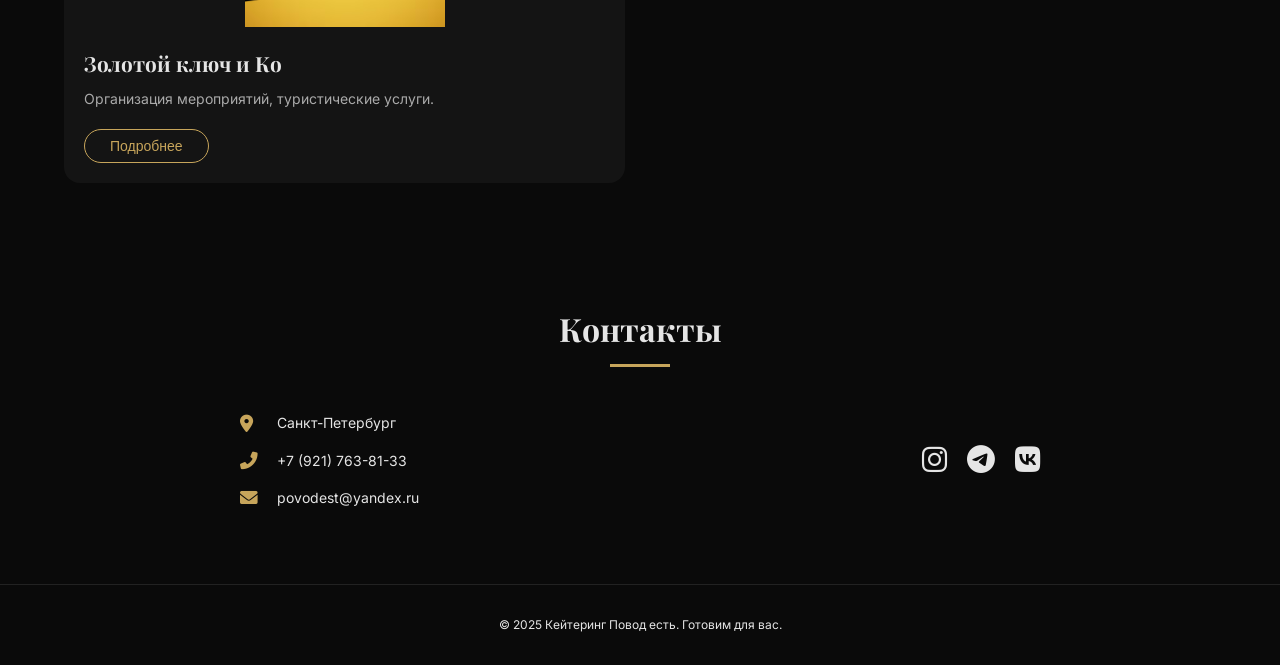
==== commit d4585f14: "update .partner-img {" ====
--- a/index.html
+++ b/index.html
@@ -175,24 +175,7 @@
 <!-- ПАРТНЁРЫ -->
 <section id="partners">
     <h2 class="section-title">Наши партнёры</h2>
-    <div class="partners-grid" id="partnersGrid">
-        <div class="partner-card" onclick="window.location.href='partners.html?id=1'">
-            <div class="partner-img" style="background-image: url('img/partners/partner1.jpg')"></div>
-            <div class="partner-content">
-                <h3>Партнёр 1</h3>
-                <p class="partner-desc">Краткое описание партнёра</p>
-                <button class="btn-outline">Подробнее</button>
-            </div>
-        </div>
-        <div class="partner-card" onclick="window.location.href='partners.html?id=2'">
-            <div class="partner-img" style="background-image: url('img/partners/partner2.jpg')"></div>
-            <div class="partner-content">
-                <h3>Партнёр 2</h3>
-                <p class="partner-desc">Краткое описание второго партнёра</p>
-                <button class="btn-outline">Подробнее</button>
-            </div>
-        </div>
-    </div>
+    <div class="partners-grid" id="partnersGrid"></div>
 </section>
 
 <!-- КОНТАКТЫ -->
--- a/css/style.css
+++ b/css/style.css
@@ -930,9 +930,11 @@
 }
 
 .partner-img {
+    background-size: contain;
+    background-position: center;
+    background-repeat: no-repeat;
+    background-color: #141414;
     height: 200px;
-    background-size: cover;
-    background-position: center;
 }
 
 .partner-content {
@@ -978,4 +980,144 @@
     .partner-desc {
         font-size: 13px;
     }
+}
+
+/* ========== ДЕТАЛЬНАЯ СТРАНИЦА ПАРТНЁРА ========== */
+.partner-detail-page {
+    min-height: 100vh;
+    background: #0a0a0a;
+}
+
+.partner-detail-content {
+    max-width: 1200px;
+    margin: 0 auto;
+    padding: 140px 5% 80px;
+}
+
+.back-btn {
+    display: inline-flex;
+    align-items: center;
+    gap: 10px;
+    color: #c7a55b;
+    text-decoration: none;
+    margin-bottom: 30px;
+    transition: 0.3s;
+    font-weight: 500;
+}
+
+.back-btn:hover {
+    gap: 15px;
+    color: #e6c282;
+}
+
+.partner-detail-grid {
+    display: grid;
+    grid-template-columns: 1fr 1fr;
+    gap: 50px;
+    background: #141414;
+    border-radius: 30px;
+    overflow: hidden;
+}
+
+.partner-detail-img {
+    background-size: contain;
+    background-position: center;
+    background-repeat: no-repeat;
+    background-color: #141414;
+    min-height: 300px;
+}
+
+.partner-detail-img img {
+    max-width: 100%;
+    max-height: 500px;
+    width: auto;
+    height: auto;
+    object-fit: contain;
+}
+
+.partner-detail-info {
+    padding: 40px;
+}
+
+.partner-detail-title {
+    font-size: 2.5rem;
+    font-family: 'Playfair Display', serif;
+    margin-bottom: 20px;
+    color: #fff;
+}
+
+.partner-detail-desc {
+    color: #e5e5e5;
+    line-height: 1.7;
+    margin-bottom: 30px;
+}
+
+.partner-params {
+    display: flex;
+    flex-direction: column;
+    gap: 15px;
+    margin-bottom: 30px;
+    padding: 20px 0;
+    border-top: 1px solid #2a2a2a;
+    border-bottom: 1px solid #2a2a2a;
+}
+
+.partner-param {
+    display: flex;
+    align-items: center;
+    gap: 12px;
+    color: #e5e5e5;
+    font-size: 15px;
+}
+
+.partner-param i {
+    width: 24px;
+    color: #c7a55b;
+    font-size: 18px;
+}
+
+.partner-param a {
+    color: #e5e5e5;
+    text-decoration: none;
+    transition: 0.3s;
+}
+
+.partner-param a:hover {
+    color: #c7a55b;
+}
+
+.btn-order {
+    background: #c7a55b;
+    color: #0a0a0a;
+    padding: 14px 35px;
+    border-radius: 40px;
+    text-decoration: none;
+    font-weight: 600;
+    transition: 0.3s;
+    display: inline-block;
+    border: none;
+    cursor: pointer;
+}
+
+.btn-order:hover {
+    background: #e6c282;
+    transform: translateY(-2px);
+}
+
+@media (max-width: 768px) {
+    .partner-detail-content {
+        padding: 100px 5% 60px;
+    }
+    .partner-detail-grid {
+        grid-template-columns: 1fr;
+    }
+    .partner-detail-img {
+        min-height: 250px;
+    }
+    .partner-detail-info {
+        padding: 25px;
+    }
+    .partner-detail-title {
+        font-size: 1.8rem;
+    }
 }
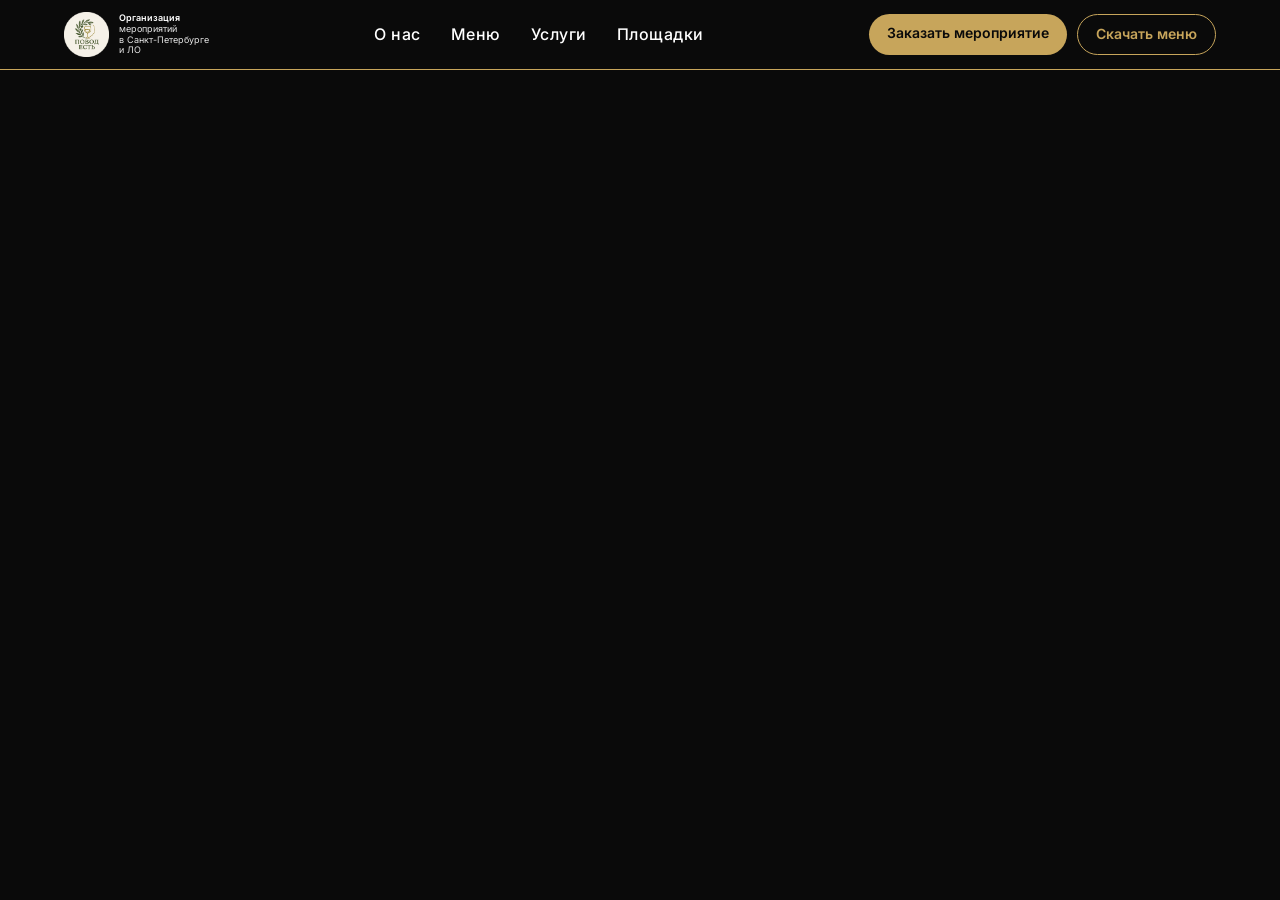
==== commit 444f4afd: "test2" ====
--- a/index.html
+++ b/index.html
@@ -6,7 +6,7 @@
     <title>Повод есть | Готовим для вас!</title>
     <link rel="preconnect" href="https://fonts.googleapis.com">
     <link rel="preconnect" href="https://fonts.gstatic.com" crossorigin>
-    <link href="https://fonts.googleapis.com/css2?family=Inter:opsz,wght@300;400;500;600;700&family=Playfair+Display:wght@400;500;600;700&display=swap" rel="stylesheet">
+    <link href="https://fonts.googleapis.com/css2?family=Inter:opsz,wght@300,400,500,600,700&family=Playfair+Display:wght@400,500,600,700&display=swap" rel="stylesheet">
     <link rel="stylesheet" href="https://cdnjs.cloudflare.com/ajax/libs/font-awesome/6.0.0-beta3/css/all.min.css">
     <link rel="stylesheet" href="css/style.css">
 </head>
@@ -25,7 +25,7 @@
     </div>
     
     <!-- ГОРИЗОНТАЛЬНОЕ МЕНЮ (только на компьютере) -->
-    <div class="menu">
+    <div class="menu" id="main-menu">
         <div class="sub_menu_block">
             <a href="#about">О нас</a>
             <div class="sub_menu">
@@ -70,39 +70,49 @@
     </div>
 </div>
 </nav>
-
 <!-- ВЫЕЗЖАЮЩЕЕ БУРГЕР-МЕНЮ -->
 <div class="mobile-menu-overlay" id="mobile-menu-overlay">
-    <div class="mobile-menu-item">
-        <a href="#about">О НАС</a>
+    <!-- О НАС -->
+    <div class="mobile-menu-section">
+        <div class="mobile-menu-main">О НАС</div>
         <div class="mobile-submenu">
             <a href="#contacts">КОНТАКТЫ</a>
             <a href="#actions">АКЦИИ</a>
             <a href="#news">НОВОСТИ</a>
-        </div>
-    </div>
-    <div class="mobile-menu-item">
-        <a href="javascript:void(0)">МЕНЮ</a>
+            <a href="#chefs">НАШИ ПОВАРА</a>
+            <a href="#photo">ФОТОАЛЬБОМ</a>
+        </div>
+    </div>
+    
+    <!-- МЕНЮ -->
+    <div class="mobile-menu-section">
+        <div class="mobile-menu-main">МЕНЮ</div>
         <div class="mobile-submenu">
             <a href="menu-detail.html?id=banquet">БАНКЕТ</a>
             <a href="menu-detail.html?id=buffet">ФУРШЕТ</a>
-            <a href="menu-detail.html?id=coffee">КОФЕ-БРЕЙК</a>
+            <a href="menu-detail.html?id=vegetarian">ВЕГЕТАРИАНСКОЕ МЕНЮ</a>
             <a href="menu-detail.html?id=bbq">БАРБЕКЮ</a>
-            <a href="menu-detail.html?id=delivery">ДОСТАВКА</a>
-        </div>
-    </div>
-    <div class="mobile-menu-item">
-        <a href="#services">УСЛУГИ</a>
+            <a href="menu-detail.html?id=premium">ПРЕМИУМ МЕНЮ</a>
+            <a href="menu-detail.html?id=retreat">РЕТРИТ</a>
+            <a href="menu-detail.html?id=retreatpp">РЕТРИТ ПП</a>
+        </div>
+    </div>
+    
+    <!-- УСЛУГИ -->
+    <div class="mobile-menu-section">
+        <div class="mobile-menu-main">УСЛУГИ</div>
         <div class="mobile-submenu">
             <a href="#consult">КОНСАЛТИНГ</a>
             <a href="#decor">ДЕКОР</a>
             <a href="#staff">ПЕРСОНАЛ</a>
             <a href="#furniture">МЕБЕЛЬ</a>
-        </div>
-    </div>
-    <div class="mobile-menu-item">
-        <a href="areas.html">ПЛОЩАДКИ</a>
-    </div>
+            <a href="partners.html">ПАРТНЁРЫ</a>
+        </div>
+    </div>
+    
+<!-- ПЛОЩАДКИ -->
+<div class="mobile-menu-section">
+    <a href="areas.html" class="mobile-menu-main">ПЛОЩАДКИ</a>
 </div>
 
 <!-- ГЕРОЙ СЕКЦИЯ -->
--- a/css/style.css
+++ b/css/style.css
@@ -17,7 +17,7 @@
     font-family: 'Playfair Display', serif;
 }
 
-/* ========== ШАПКА (общие стили) ========== */
+/* ========== ШАПКА ========== */
 nav {
     position: fixed;
     top: 0;
@@ -31,7 +31,6 @@
     border-bottom: 1px solid #c7a55b;
 }
 
-/* Левый блок с логотипом */
 .logo-area {
     display: flex;
     align-items: center;
@@ -61,21 +60,13 @@
     color: #fff;
 }
 
-/* Правый блок */
 .nav-right {
     display: flex;
     align-items: center;
     gap: 15px;
 }
 
-.nav-phone {
-    font-size: 14px;
-    font-weight: 600;
-    color: #c7a55b;
-    text-decoration: none;
-}
-
-/* ========== ГОРИЗОНТАЛЬНОЕ МЕНЮ (только на компьютере) ========== */
+/* ========== ГОРИЗОНТАЛЬНОЕ МЕНЮ (КОМПЬЮТЕР) ========== */
 .menu {
     display: flex;
     gap: 30px;
@@ -98,7 +89,6 @@
     color: #c7a55b;
 }
 
-/* Выпадающие подменю для компьютера */
 .sub_menu_block {
     position: relative;
 }
@@ -133,7 +123,7 @@
     display: block;
 }
 
-/* ========== БУРГЕР-МЕНЮ (только на телефоне) ========== */
+/* ========== БУРГЕР-МЕНЮ (ТОЛЬКО ТЕЛЕФОН) ========== */
 .hamburger {
     display: none;
     flex-direction: column;
@@ -162,72 +152,73 @@
     transform: rotate(-45deg) translate(7px, -6px);
 }
 
-/* ========== МОБИЛЬНОЕ МЕНЮ (КАК НА КАРТИНКЕ) ========== */
-@media (max-width: 768px) {
-    .mobile-menu-overlay {
-        position: fixed;
-        top: 70px;
-        right: -100%;
-        width: 100%;
-        height: calc(100% - 70px);
-        background: #0a0a0a;
-        z-index: 999;
-        transition: right 0.3s ease;
-        overflow-y: auto;
-        padding: 30px 20px;
-    }
-    
-    .mobile-menu-overlay.active {
-        right: 0;
-    }
-    
-    /* Основные пункты (О НАС, МЕНЮ, УСЛУГИ) */
-    .mobile-menu-item {
-        text-align: center;
-        margin-bottom: 25px;
-    }
-    
-    .mobile-menu-item > a {
-        display: block;
-        font-size: 22px;
-        font-weight: 600;
-        color: #c7a55b;  /* ЗОЛОТОЙ */
-        text-decoration: none;
-        padding: 12px 0;
-        font-family: 'Playfair Display', serif;
-        letter-spacing: 1px;
-        text-align: center;
-    }
-    
-    /* Подменю (КОНТАКТЫ, АКЦИИ, НОВОСТИ...) */
-    .mobile-submenu {
-        display: flex;
-        flex-direction: column;
-        align-items: center;
-        gap: 8px;
-        margin-top: 10px;
-    }
-    
-    .mobile-submenu a {
-        display: inline-block;
-        font-size: 15px;
-        font-weight: 400;
-        color: #ffffff;  /* БЕЛЫЙ текст */
-        text-decoration: none;
-        padding: 8px 20px;
-        background: #1a1a1a;  /* ТЁМНО-СЕРЫЙ фон */
-        border-radius: 30px;
-        transition: all 0.3s;
-        text-align: center;
-        min-width: 140px;
-    }
-    
-    /* Эффект при нажатии (на телефоне) */
-    .mobile-submenu a:active {
-        background: #c7a55b;  /* ЗОЛОТОЙ фон */
-        color: #0a0a0a;       /* ЧЁРНЫЙ текст */
-    }
-}
+/* ========== МОБИЛЬНОЕ ВЫЕЗЖАЮЩЕЕ МЕНЮ ========== */
+.mobile-menu-overlay {
+    position: fixed;
+    top: 70px;
+    right: -100%;
+    width: 100%;
+    height: calc(100% - 70px);
+    background: #0a0a0a;
+    z-index: 999;
+    transition: right 0.3s ease;
+    overflow-y: auto;
+    padding: 30px 20px;
+}
+
+.mobile-menu-overlay.active {
+    right: 0;
+}
+
+/* Основные разделы (О НАС, МЕНЮ, УСЛУГИ, ПЛОЩАДКИ) - ЗОЛОТЫЕ, ПО ЦЕНТРУ */
+.mobile-menu-section {
+    margin-bottom: 25px;
+    text-align: center;
+}
+
+.mobile-menu-main {
+    font-size: 22px;
+    font-weight: 600;
+    color: #c7a55b;  /* ЗОЛОТОЙ */
+    text-decoration: none;
+    padding: 10px 0;
+    font-family: 'Playfair Display', serif;
+    letter-spacing: 1px;
+    display: block;
+    text-align: center;
+}
+
+/* Подменю - ВЕРТИКАЛЬНО, ПО ЦЕНТРУ */
+.mobile-submenu {
+    display: flex;
+    flex-direction: column;
+    align-items: center;
+    gap: 8px;
+    margin-top: 5px;
+}
+
+.mobile-submenu a {
+    display: inline-block;
+    font-size: 16px;
+    font-weight: 400;
+    color: #ffffff;  /* БЕЛЫЙ */
+    text-decoration: none;
+    padding: 6px 0;
+    transition: 0.3s;
+    background: transparent;
+    text-align: center;
+}
+
+.mobile-submenu a:active {
+    color: #c7a55b;  /* При нажатии становится золотым */
+}
+
+/* Если у раздела нет подменю (например, ПЛОЩАДКИ) */
+.mobile-menu-section:last-child .mobile-menu-main {
+    border-bottom: none;
+    margin-bottom: 0;
+}
+
 /* ========== ГЕРОЙ СЕКЦИЯ ========== */
 .hero {
     min-height: 100vh;
@@ -475,71 +466,7 @@
     color: #aaa;
 }
 
-/* ========== МОБИЛЬНАЯ ВЕРСИЯ (ДО 768px) ========== */
-@media (max-width: 768px) {
-    /* Скрываем горизонтальное меню */
-    .menu {
-        display: none;
-    }
-    
-    /* Показываем бургер */
-    .hamburger {
-        display: flex;
-    }
-    
-    /* Кнопки вертикально */
-    .hero-buttons {
-        flex-direction: column;
-        align-items: center;
-    }
-    
-    .btn {
-        width: 200px;
-    }
-    
-    /* Иконки меню 2 в ряд */
-    .menu-icons-grid {
-        grid-template-columns: repeat(2, 1fr);
-        max-width: 400px;
-    }
-    
-    /* Галерея вертикально */
-    .gallery-grid {
-        grid-template-columns: 1fr;
-        max-width: 400px;
-    }
-    
-    /* Контакты вертикально */
-    .contacts-container {
-        flex-direction: column;
-        align-items: center;
-        text-align: center;
-    }
-    
-    .contact-info p {
-        justify-content: center;
-    }
-}
-
-/* ========== ПЛАНШЕТЫ (768px - 1024px) ========== */
-@media (min-width: 768px) and (max-width: 1024px) {
-    .menu-icons-grid {
-        grid-template-columns: repeat(3, 1fr);
-    }
-}
-
-/* ========== КОМПЬЮТЕР (ОТ 1025px) ========== */
-@media (min-width: 1025px) {
-    .hamburger {
-        display: none;
-    }
-    
-    .mobile-menu-overlay {
-        display: none;
-    }
-}
-
-/* Кнопки в шапке для компьютера */
+/* ========== КНОПКИ В ШАПКЕ ========== */
 .nav-buttons {
     display: flex;
     gap: 10px;
@@ -568,151 +495,7 @@
     transform: translateY(-2px);
 }
 
-.btn-nav-outline:hover {
-    background: #c7a55b;
-    color: #0a0a0a;
-}
-
-/* На телефоне скрываем эти кнопки */
-@media (max-width: 768px) {
-    .nav-buttons {
-        display: none;
-    }
-}
-
-/* На компьютере показываем */
-@media (min-width: 769px) {
-    .nav-buttons {
-        display: flex;
-    }
-}
-
-/* ========== МОБИЛЬНОЕ МЕНЮ (БУРГЕР) ========== */
-.mobile-menu-overlay {
-    position: fixed;
-    top: 70px;
-    right: -100%;
-    width: 100%;
-    height: calc(100% - 70px);
-    background: #0a0a0a;
-    z-index: 999;
-    transition: right 0.3s ease;
-    overflow-y: auto;
-    padding: 30px 20px;
-}
-
-.mobile-menu-overlay.active {
-    right: 0;
-}
-
-.mobile-menu-item {
-    text-align: center;
-    margin-bottom: 25px;
-    border-bottom: 1px solid #1a1a1a;
-    padding-bottom: 15px;
-}
-
-.mobile-menu-item > a {
-    display: inline-block;
-    font-size: 22px;
-    font-weight: 600;
-    color: #c7a55b;
-    text-decoration: none;
-    padding: 10px 0;
-    font-family: 'Playfair Display', serif;
-    letter-spacing: 1px;
-}
-
-.mobile-submenu {
-    display: flex;
-    flex-wrap: wrap;
-    justify-content: center;
-    gap: 12px;
-    margin-top: 15px;
-    padding: 0 10px;
-}
-
-.mobile-submenu a {
-    display: inline-block;
-    font-size: 15px;
-    font-weight: 400;
-    color: #fff;
-    text-decoration: none;
-    padding: 6px 12px;
-    background: #1a1a1a;
-    border-radius: 30px;
-    transition: all 0.3s;
-}
-
-.mobile-submenu a:hover {
-    background: #c7a55b;
-    color: #0a0a0a;
-}
-
-/* ========== МОБИЛЬНОЕ МЕНЮ (ВСЁ ПО ЦЕНТРУ) ========== */
-@media (max-width: 768px) {
-    .mobile-menu-overlay {
-        position: fixed;
-        top: 70px;
-        right: -100%;
-        width: 100%;
-        height: calc(100% - 70px);
-        background: #0a0a0a;
-        z-index: 999;
-        transition: right 0.3s ease;
-        overflow-y: auto;
-        padding: 40px 20px;
-    }
-    
-    .mobile-menu-overlay.active {
-        right: 0;
-    }
-    
-    .mobile-menu-item {
-        text-align: center;
-        margin-bottom: 30px;
-        padding-bottom: 20px;
-        border-bottom: 1px solid #1a1a1a;
-    }
-    
-    .mobile-menu-item > a {
-        display: inline-block;
-        font-size: 24px;
-        font-weight: 600;
-        color: #c7a55b;
-        text-decoration: none;
-        padding: 12px 0;
-        font-family: 'Playfair Display', serif;
-        letter-spacing: 1px;
-    }
-    
-    .mobile-submenu {
-        display: flex;
-        flex-wrap: wrap;
-        justify-content: center;
-        gap: 12px;
-        margin-top: 20px;
-    }
-    
-    .mobile-submenu a {
-        display: inline-block;
-        font-size: 14px;
-        font-weight: 400;
-        color: #fff;
-        text-decoration: none;
-        padding: 8px 16px;
-        background: #1a1a1a;
-        border-radius: 30px;
-        transition: all 0.3s;
-    }
-    
-    .mobile-submenu a:active {
-        background: #c7a55b;
-        color: #0a0a0a;
-    }
-}
-
-/* ========== ПЛОЩАДКИ - СТИЛИ (ДОБАВИТЬ В КОНЕЦ ФАЙЛА) ========== */
+/* ========== ПЛОЩАДКИ ========== */
 .venues-section {
     padding: 100px 5% 60px;
     background: #0a0a0a;
@@ -802,14 +585,12 @@
     color: #666;
 }
 
-/* Сетка площадок */
 .venues-grid {
     display: grid;
     grid-template-columns: repeat(auto-fill, minmax(320px, 1fr));
     gap: 30px;
 }
 
-/* Карточка площадки */
 .venue-card {
     background: #141414;
     border-radius: 16px;
@@ -883,26 +664,6 @@
     font-size: 18px;
 }
 
-/* Адаптив для площадок */
-@media (max-width: 768px) {
-    .venues-section {
-        padding: 80px 5% 50px;
-    }
-    .filters-chips {
-        gap: 8px;
-    }
-    .filter-chip {
-        padding: 6px 14px;
-        font-size: 12px;
-    }
-    .venues-grid {
-        grid-template-columns: 1fr;
-    }
-    .venue-img {
-        height: 200px;
-    }
-}
-
 /* ========== ПАРТНЁРЫ ========== */
 #partners {
     padding: 60px 5%;
@@ -952,34 +713,6 @@
     font-size: 14px;
     line-height: 1.5;
     margin-bottom: 20px;
-}
-
-/* Мобильная версия */
-@media (max-width: 768px) {
-    #partners {
-        padding: 40px 5%;
-    }
-    
-    .partners-grid {
-        grid-template-columns: 1fr;
-        gap: 20px;
-    }
-    
-    .partner-img {
-        height: 180px;
-    }
-    
-    .partner-content {
-        padding: 15px;
-    }
-    
-    .partner-content h3 {
-        font-size: 1.2rem;
-    }
-    
-    .partner-desc {
-        font-size: 13px;
-    }
 }
 
 /* ========== ДЕТАЛЬНАЯ СТРАНИЦА ПАРТНЁРА ========== */
@@ -1025,14 +758,6 @@
     background-repeat: no-repeat;
     background-color: #141414;
     min-height: 300px;
-}
-
-.partner-detail-img img {
-    max-width: 100%;
-    max-height: 500px;
-    width: auto;
-    height: auto;
-    object-fit: contain;
 }
 
 .partner-detail-info {
@@ -1104,20 +829,144 @@
     transform: translateY(-2px);
 }
 
+/* ========== АДАПТИВ (МОБИЛЬНАЯ ВЕРСИЯ) ========== */
 @media (max-width: 768px) {
+    /* Скрываем горизонтальное меню */
+    .menu {
+        display: none;
+    }
+    
+    /* Показываем бургер */
+    .hamburger {
+        display: flex;
+    }
+    
+    /* Кнопки в шапке скрываем */
+    .nav-buttons {
+        display: none;
+    }
+    
+    /* Кнопки герой вертикально */
+    .hero-buttons {
+        flex-direction: column;
+        align-items: center;
+    }
+    
+    .btn {
+        width: 200px;
+    }
+    
+    /* Иконки меню 2 в ряд */
+    .menu-icons-grid {
+        grid-template-columns: repeat(2, 1fr);
+        max-width: 400px;
+    }
+    
+    /* Галерея вертикально */
+    .gallery-grid {
+        grid-template-columns: 1fr;
+        max-width: 400px;
+    }
+    
+    /* Контакты вертикально */
+    .contacts-container {
+        flex-direction: column;
+        align-items: center;
+        text-align: center;
+    }
+    
+    .contact-info p {
+        justify-content: center;
+    }
+    
+    /* Партнёры 1 колонка */
+    .partners-grid {
+        grid-template-columns: 1fr;
+        gap: 20px;
+    }
+    
+    #partners {
+        padding: 40px 5%;
+    }
+    
+    .partner-img {
+        height: 180px;
+    }
+    
+    .partner-content {
+        padding: 15px;
+    }
+    
+    .partner-content h3 {
+        font-size: 1.2rem;
+    }
+    
+    .partner-desc {
+        font-size: 13px;
+    }
+    
+    /* Детальная страница партнёра */
     .partner-detail-content {
         padding: 100px 5% 60px;
     }
+    
     .partner-detail-grid {
         grid-template-columns: 1fr;
     }
+    
     .partner-detail-img {
         min-height: 250px;
     }
+    
     .partner-detail-info {
         padding: 25px;
     }
+    
     .partner-detail-title {
         font-size: 1.8rem;
     }
+    
+    /* Площадки */
+    .venues-section {
+        padding: 80px 5% 50px;
+    }
+    
+    .filters-chips {
+        gap: 8px;
+    }
+    
+    .filter-chip {
+        padding: 6px 14px;
+        font-size: 12px;
+    }
+    
+    .venues-grid {
+        grid-template-columns: 1fr;
+    }
+    
+    .venue-img {
+        height: 200px;
+    }
+}
+
+/* ========== ПЛАНШЕТЫ ========== */
+@media (min-width: 768px) and (max-width: 1024px) {
+    .menu-icons-grid {
+        grid-template-columns: repeat(3, 1fr);
+    }
+}
+
+/* ========== КОМПЬЮТЕР ========== */
+@media (min-width: 1025px) {
+    .hamburger {
+        display: none;
+    }
+    
+    .mobile-menu-overlay {
+        display: none;
+    }
+    
+    .nav-buttons {
+        display: flex;
+    }
 }
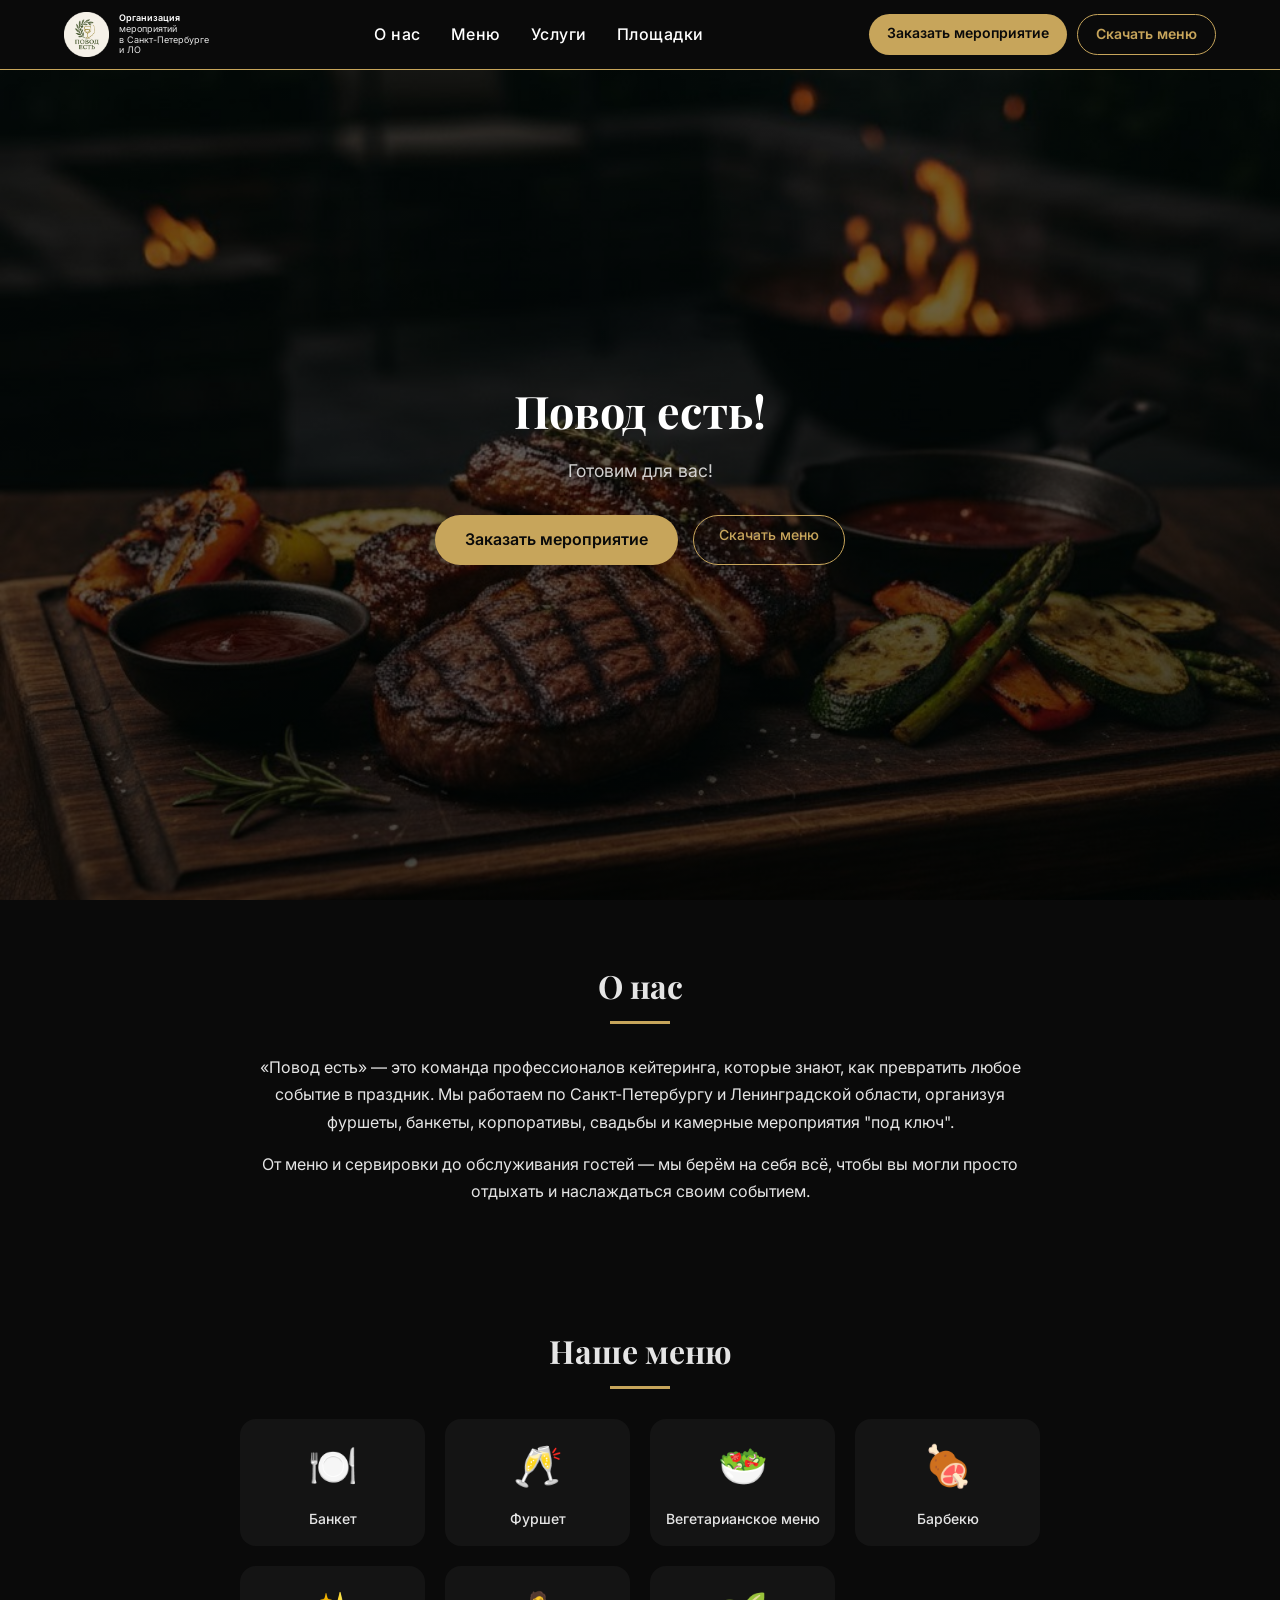
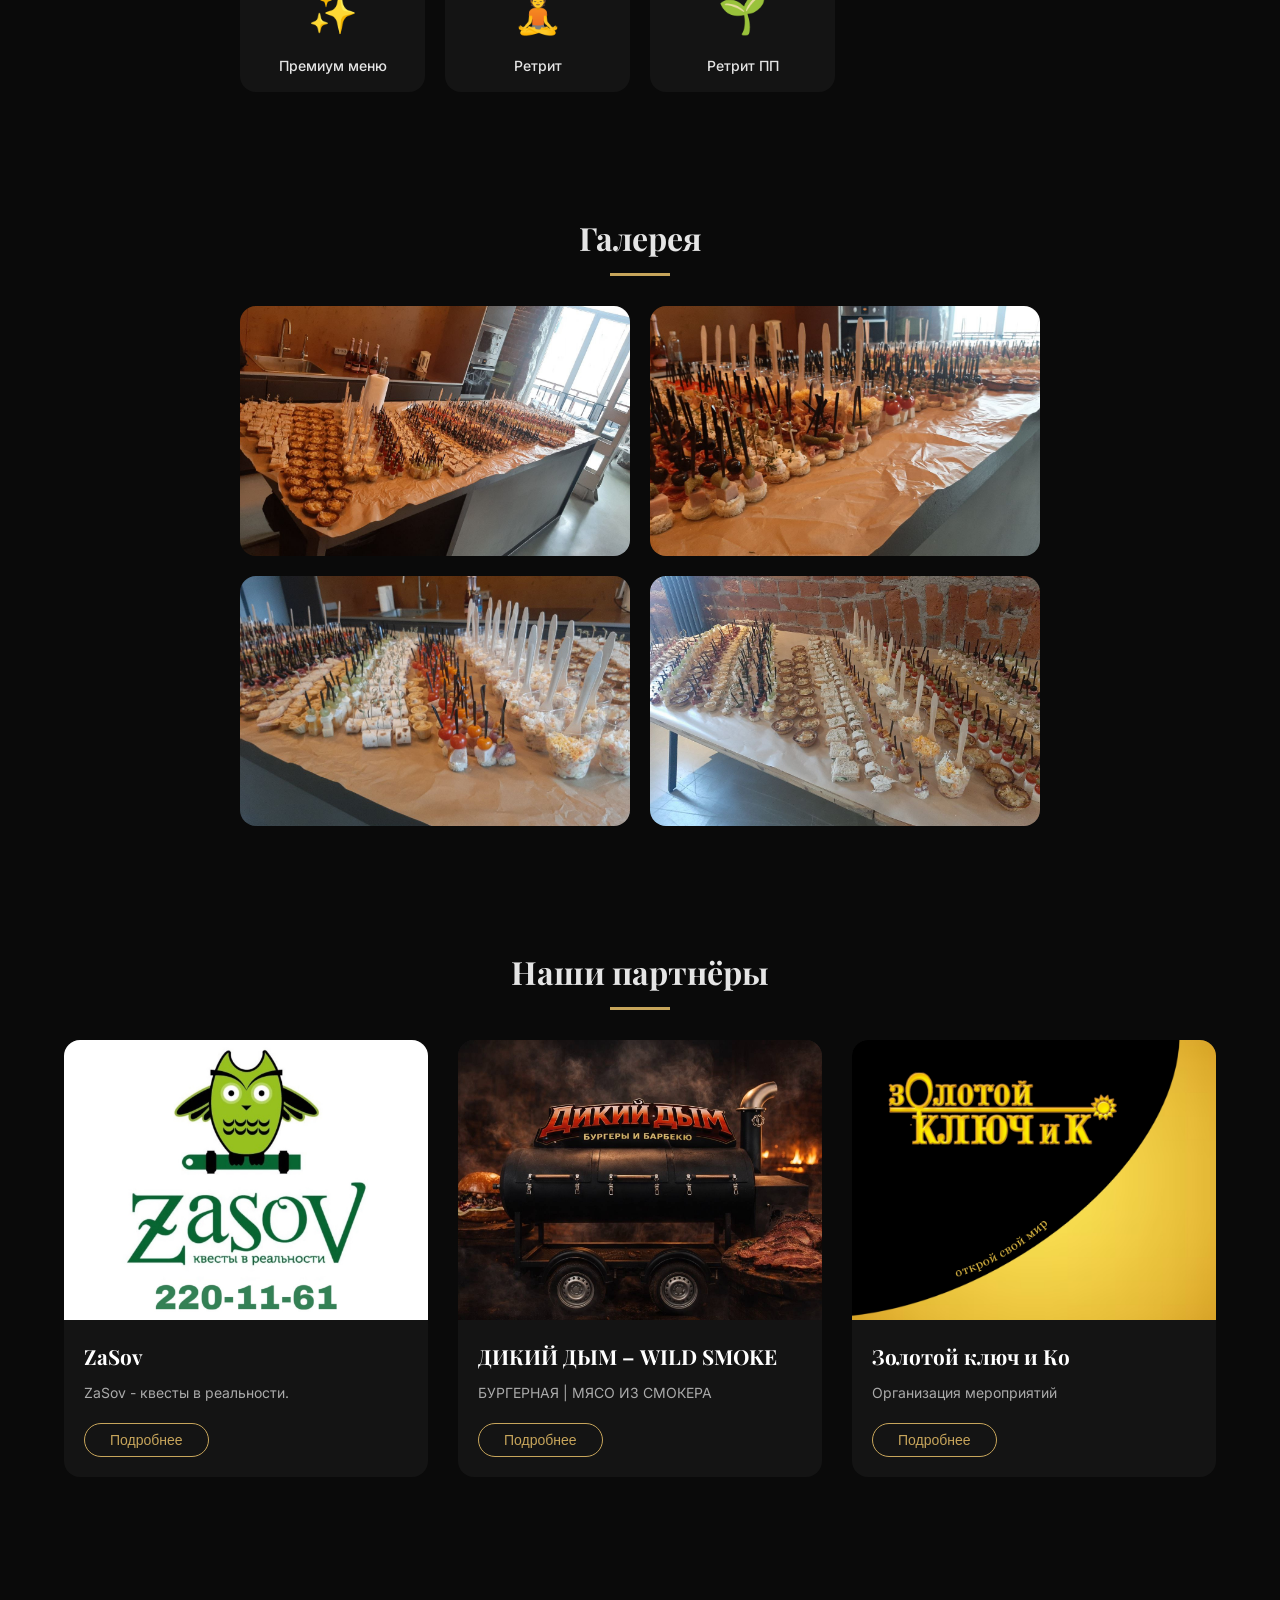
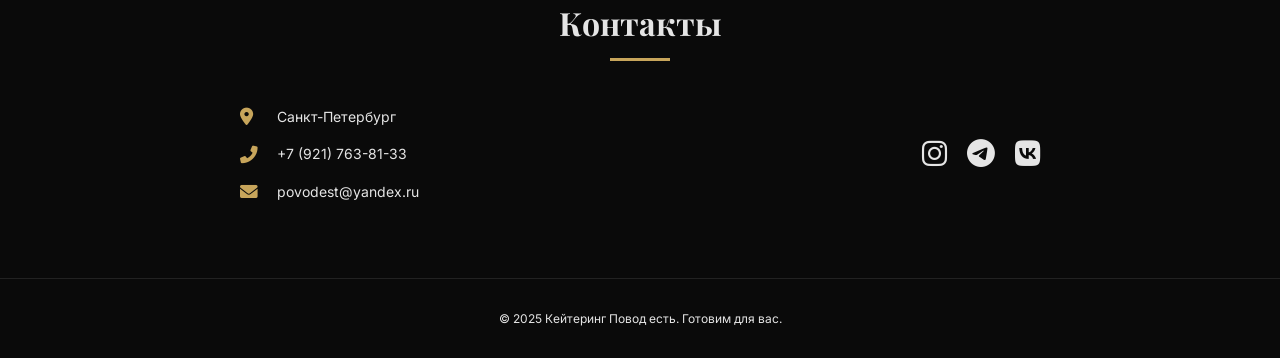
==== commit 805ac1d0: "update" ====
--- a/index.html
+++ b/index.html
@@ -24,7 +24,6 @@
         </div>
     </div>
     
-    <!-- ГОРИЗОНТАЛЬНОЕ МЕНЮ (только на компьютере) -->
     <div class="menu" id="main-menu">
         <div class="sub_menu_block">
             <a href="#about">О нас</a>
@@ -58,21 +57,21 @@
         <a href="areas.html">Площадки</a>
     </div>
     
-<div class="nav-right">
-    <div class="nav-buttons">
-        <a href="#" class="btn-nav" id="openModalBtn">Заказать мероприятие</a>
-        <a href="upload/Menu.pdf" class="btn-nav btn-nav-outline" target="_blank">Скачать меню</a>
-    </div>
-    <div class="hamburger" id="mobile-hamburger">
-        <span></span>
-        <span></span>
-        <span></span>
-    </div>
-</div>
+    <div class="nav-right">
+        <div class="nav-buttons">
+            <a href="#" class="btn-nav" id="openModalBtn">Заказать мероприятие</a>
+            <a href="upload/Menu.pdf" class="btn-nav btn-nav-outline" target="_blank">Скачать меню</a>
+        </div>
+        <div class="hamburger" id="mobile-hamburger">
+            <span></span>
+            <span></span>
+            <span></span>
+        </div>
+    </div>
 </nav>
+
 <!-- ВЫЕЗЖАЮЩЕЕ БУРГЕР-МЕНЮ -->
 <div class="mobile-menu-overlay" id="mobile-menu-overlay">
-    <!-- О НАС -->
     <div class="mobile-menu-section">
         <div class="mobile-menu-main">О НАС</div>
         <div class="mobile-submenu">
@@ -83,8 +82,6 @@
             <a href="#photo">ФОТОАЛЬБОМ</a>
         </div>
     </div>
-    
-    <!-- МЕНЮ -->
     <div class="mobile-menu-section">
         <div class="mobile-menu-main">МЕНЮ</div>
         <div class="mobile-submenu">
@@ -97,8 +94,6 @@
             <a href="menu-detail.html?id=retreatpp">РЕТРИТ ПП</a>
         </div>
     </div>
-    
-    <!-- УСЛУГИ -->
     <div class="mobile-menu-section">
         <div class="mobile-menu-main">УСЛУГИ</div>
         <div class="mobile-submenu">
@@ -109,10 +104,9 @@
             <a href="partners.html">ПАРТНЁРЫ</a>
         </div>
     </div>
-    
-<!-- ПЛОЩАДКИ -->
-<div class="mobile-menu-section">
-    <a href="areas.html" class="mobile-menu-main">ПЛОЩАДКИ</a>
+    <div class="mobile-menu-section">
+        <a href="areas.html" class="mobile-menu-main">ПЛОЩАДКИ</a>
+    </div>
 </div>
 
 <!-- ГЕРОЙ СЕКЦИЯ -->
--- a/css/style.css
+++ b/css/style.css
@@ -35,6 +35,12 @@
     display: flex;
     align-items: center;
     gap: 10px;
+    text-decoration: none;
+    color: inherit;
+}
+
+.logo-area:hover {
+    text-decoration: none;
 }
 
 .logo-img {
@@ -64,6 +70,35 @@
     display: flex;
     align-items: center;
     gap: 15px;
+}
+
+/* ========== КНОПКИ В ШАПКЕ ========== */
+.nav-buttons {
+    display: flex;
+    gap: 10px;
+}
+
+.btn-nav {
+    background: #c7a55b;
+    color: #0a0a0a;
+    padding: 8px 18px;
+    border-radius: 30px;
+    text-decoration: none;
+    font-weight: 600;
+    font-size: 14px;
+    transition: all 0.3s;
+    white-space: nowrap;
+}
+
+.btn-nav-outline {
+    background: transparent;
+    border: 1px solid #c7a55b;
+    color: #c7a55b;
+}
+
+.btn-nav:hover {
+    background: #e6c282;
+    transform: translateY(-2px);
 }
 
 /* ========== ГОРИЗОНТАЛЬНОЕ МЕНЮ (КОМПЬЮТЕР) ========== */
@@ -170,7 +205,6 @@
     right: 0;
 }
 
-/* Основные разделы (О НАС, МЕНЮ, УСЛУГИ, ПЛОЩАДКИ) - ЗОЛОТЫЕ, ПО ЦЕНТРУ */
 .mobile-menu-section {
     margin-bottom: 25px;
     text-align: center;
@@ -179,7 +213,7 @@
 .mobile-menu-main {
     font-size: 22px;
     font-weight: 600;
-    color: #c7a55b;  /* ЗОЛОТОЙ */
+    color: #c7a55b;
     text-decoration: none;
     padding: 10px 0;
     font-family: 'Playfair Display', serif;
@@ -188,7 +222,6 @@
     text-align: center;
 }
 
-/* Подменю - ВЕРТИКАЛЬНО, ПО ЦЕНТРУ */
 .mobile-submenu {
     display: flex;
     flex-direction: column;
@@ -201,7 +234,7 @@
     display: inline-block;
     font-size: 16px;
     font-weight: 400;
-    color: #ffffff;  /* БЕЛЫЙ */
+    color: #ffffff;
     text-decoration: none;
     padding: 6px 0;
     transition: 0.3s;
@@ -210,13 +243,7 @@
 }
 
 .mobile-submenu a:active {
-    color: #c7a55b;  /* При нажатии становится золотым */
-}
-
-/* Если у раздела нет подменю (например, ПЛОЩАДКИ) */
-.mobile-menu-section:last-child .mobile-menu-main {
-    border-bottom: none;
-    margin-bottom: 0;
+    color: #c7a55b;
 }
 
 /* ========== ГЕРОЙ СЕКЦИЯ ========== */
@@ -466,35 +493,6 @@
     color: #aaa;
 }
 
-/* ========== КНОПКИ В ШАПКЕ ========== */
-.nav-buttons {
-    display: flex;
-    gap: 10px;
-}
-
-.btn-nav {
-    background: #c7a55b;
-    color: #0a0a0a;
-    padding: 8px 18px;
-    border-radius: 30px;
-    text-decoration: none;
-    font-weight: 600;
-    font-size: 14px;
-    transition: all 0.3s;
-    white-space: nowrap;
-}
-
-.btn-nav-outline {
-    background: transparent;
-    border: 1px solid #c7a55b;
-    color: #c7a55b;
-}
-
-.btn-nav:hover {
-    background: #e6c282;
-    transform: translateY(-2px);
-}
-
 /* ========== ПЛОЩАДКИ ========== */
 .venues-section {
     padding: 100px 5% 60px;
@@ -664,14 +662,14 @@
     font-size: 18px;
 }
 
-/* ========== ПАРТНЁРЫ ========== */
+/* ========== ПАРТНЁРЫ (КАРТОЧКИ) ========== */
 #partners {
     padding: 60px 5%;
 }
 
 .partners-grid {
     display: grid;
-    grid-template-columns: repeat(2, 1fr);
+    grid-template-columns: repeat(auto-fill, minmax(320px, 1fr));
     gap: 30px;
     max-width: 1200px;
     margin: 0 auto;
@@ -691,11 +689,11 @@
 }
 
 .partner-img {
-    background-size: contain;
+    background-size: cover;
     background-position: center;
     background-repeat: no-repeat;
     background-color: #141414;
-    height: 200px;
+    height: 280px;
 }
 
 .partner-content {
@@ -706,6 +704,7 @@
     font-size: 1.3rem;
     margin-bottom: 8px;
     font-family: 'Playfair Display', serif;
+    color: #fff;
 }
 
 .partner-desc {
@@ -714,7 +713,6 @@
     line-height: 1.5;
     margin-bottom: 20px;
 }
-
 /* ========== ДЕТАЛЬНАЯ СТРАНИЦА ПАРТНЁРА ========== */
 .partner-detail-page {
     min-height: 100vh;
@@ -746,9 +744,9 @@
 .partner-detail-grid {
     display: grid;
     grid-template-columns: 1fr 1fr;
-    gap: 50px;
+    gap: 40px;
     background: #141414;
-    border-radius: 30px;
+    border-radius: 24px;
     overflow: hidden;
 }
 
@@ -756,12 +754,15 @@
     background-size: contain;
     background-position: center;
     background-repeat: no-repeat;
-    background-color: #141414;
-    min-height: 300px;
+    background-color: #1a1a1a;
+    min-height: 450px;
+    width: 100%;
 }
 
 .partner-detail-info {
     padding: 40px;
+    display: flex;
+    flex-direction: column;
 }
 
 .partner-detail-title {
@@ -769,12 +770,15 @@
     font-family: 'Playfair Display', serif;
     margin-bottom: 20px;
     color: #fff;
+    border-left: 4px solid #c7a55b;
+    padding-left: 20px;
 }
 
 .partner-detail-desc {
     color: #e5e5e5;
     line-height: 1.7;
     margin-bottom: 30px;
+    font-size: 1rem;
 }
 
 .partner-params {
@@ -799,6 +803,7 @@
     width: 24px;
     color: #c7a55b;
     font-size: 18px;
+    text-align: center;
 }
 
 .partner-param a {
@@ -818,15 +823,59 @@
     border-radius: 40px;
     text-decoration: none;
     font-weight: 600;
-    transition: 0.3s;
+    transition: all 0.3s;
     display: inline-block;
     border: none;
     cursor: pointer;
+    text-align: center;
+    font-size: 16px;
+    align-self: flex-start;
 }
 
 .btn-order:hover {
     background: #e6c282;
     transform: translateY(-2px);
+}
+
+/* Мобильная версия */
+@media (max-width: 768px) {
+    .partner-detail-content {
+        padding: 100px 5% 60px;
+    }
+    
+    .partner-detail-grid {
+        grid-template-columns: 1fr;
+        gap: 0;
+    }
+    
+    .partner-detail-img {
+        background-size: contain;
+        min-height: 250px;
+        height: auto;
+    }
+    
+    .partner-detail-info {
+        padding: 25px;
+    }
+    
+    .partner-detail-title {
+        font-size: 1.8rem;
+        padding-left: 15px;
+    }
+    
+    .partner-detail-desc {
+        font-size: 14px;
+    }
+    
+    .partner-param {
+        font-size: 13px;
+    }
+    
+    .btn-order {
+        width: 100%;
+        text-align: center;
+        align-self: stretch;
+    }
 }
 
 /* ========== АДАПТИВ (МОБИЛЬНАЯ ВЕРСИЯ) ========== */
@@ -890,7 +939,11 @@
     }
     
     .partner-img {
-        height: 180px;
+        background-size: cover;
+        background-position: center;
+        background-repeat: no-repeat;
+        background-color: #141414;
+        height: 250px;
     }
     
     .partner-content {
@@ -912,10 +965,15 @@
     
     .partner-detail-grid {
         grid-template-columns: 1fr;
+        gap: 0;
     }
     
     .partner-detail-img {
-        min-height: 250px;
+       background-size: contain;
+       background-position: center;
+       background-repeat: no-repeat;
+       background-color: #1a1a1a;
+       min-height: 450px;
     }
     
     .partner-detail-info {
@@ -924,6 +982,21 @@
     
     .partner-detail-title {
         font-size: 1.8rem;
+        padding-left: 15px;
+    }
+    
+    .partner-detail-desc {
+        font-size: 14px;
+    }
+    
+    .partner-param {
+        font-size: 13px;
+    }
+    
+    .btn-order {
+        width: 100%;
+        text-align: center;
+        align-self: stretch;
     }
     
     /* Площадки */
@@ -946,6 +1019,13 @@
     
     .venue-img {
         height: 200px;
+    }
+}
+
+/* На компьютере картинка партнёра без обрезки */
+@media (min-width: 1025px) {
+    .partner-detail-img {
+        background-size: contain;
     }
 }
 
@@ -969,4 +1049,23 @@
     .nav-buttons {
         display: flex;
     }
+}
+
+/* ========== ФИКС КАРТИНКИ ПАРТНЁРА (БЕЗ ОБРЕЗКИ) ========== */
+.partner-detail-img {
+    background-size: contain !important;
+    background-position: center !important;
+    background-repeat: no-repeat !important;
+    background-color: #1a1a1a !important;
+    min-height: 450px !important;
+    width: 100% !important;
+    height: auto !important;
+}
+
+/* Для телефона */
+@media (max-width: 768px) {
+    .partner-detail-img {
+        min-height: 250px !important;
+        background-size: contain !important;
+    }
 }
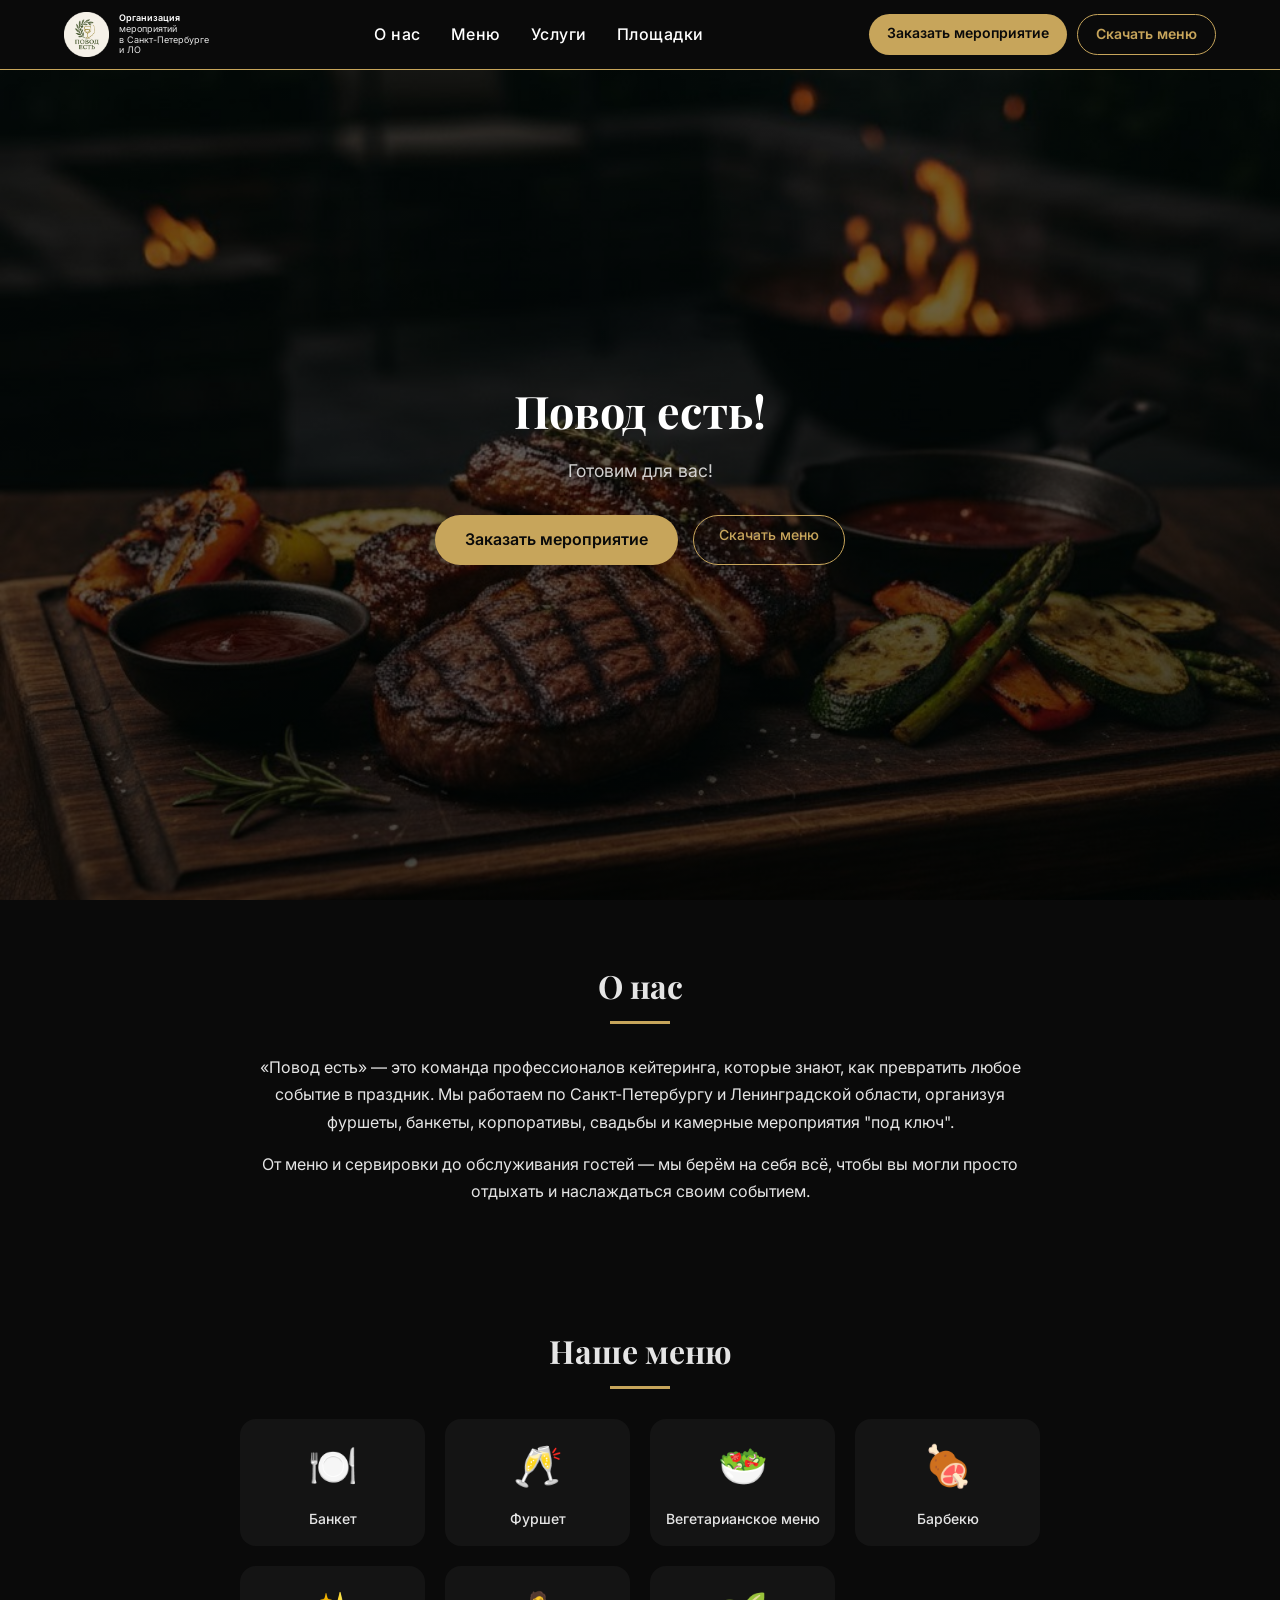
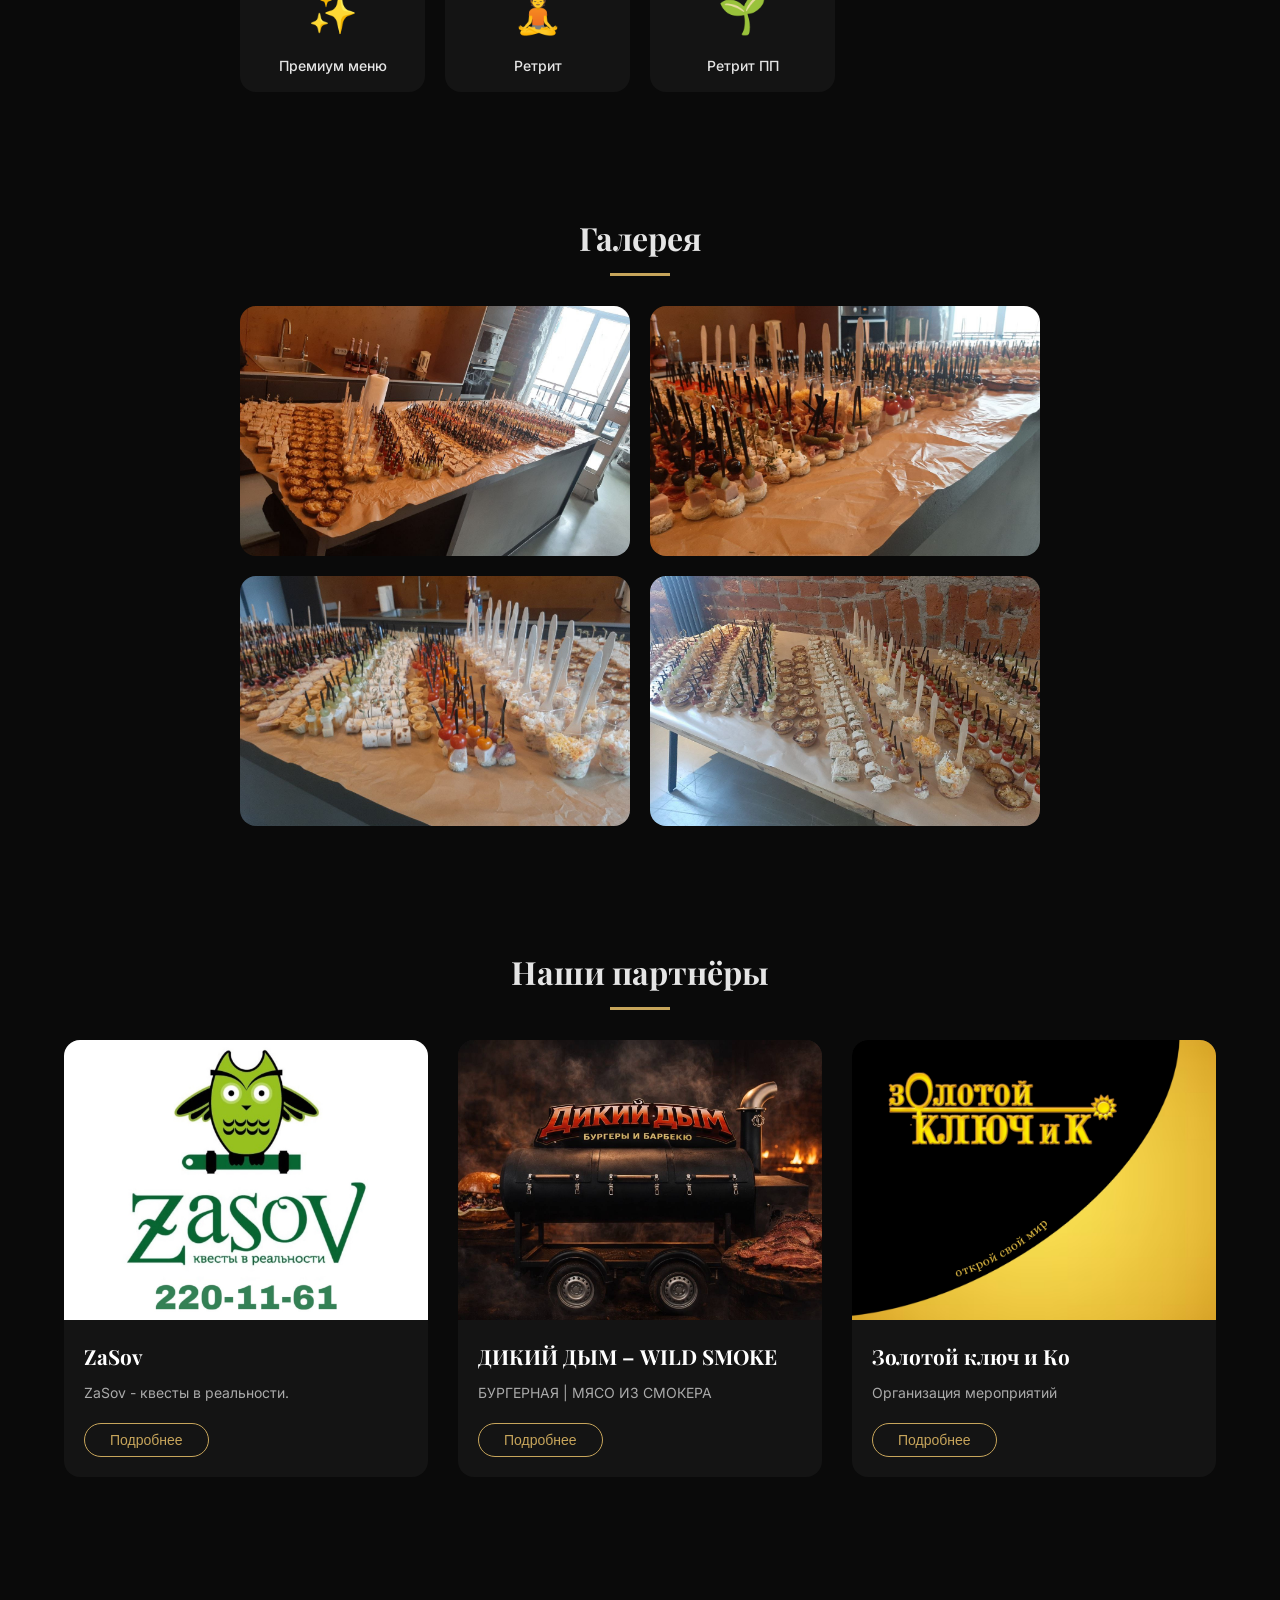
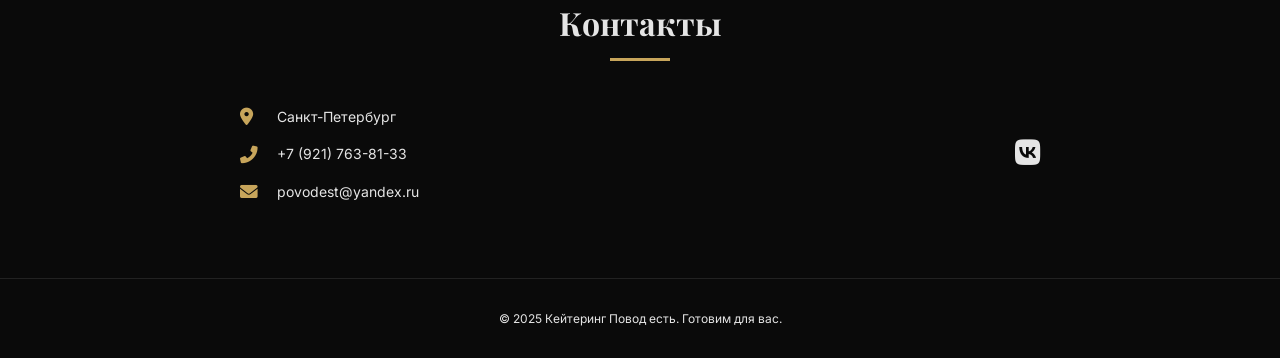
==== commit 6cc21e89: "1 update" ====
--- a/index.html
+++ b/index.html
@@ -192,9 +192,7 @@
             <p><i class="fas fa-envelope"></i> povodest@yandex.ru</p>
         </div>
         <div class="social-icons">
-            <i class="fab fa-instagram"></i>
-            <i class="fab fa-telegram"></i>
-            <i class="fab fa-vk"></i>
+            <a href="https://vk.com/povod_yestt" target="_blank" class="social-link"><i class="fab fa-vk"></i></a>
         </div>
     </div>
 </section>
